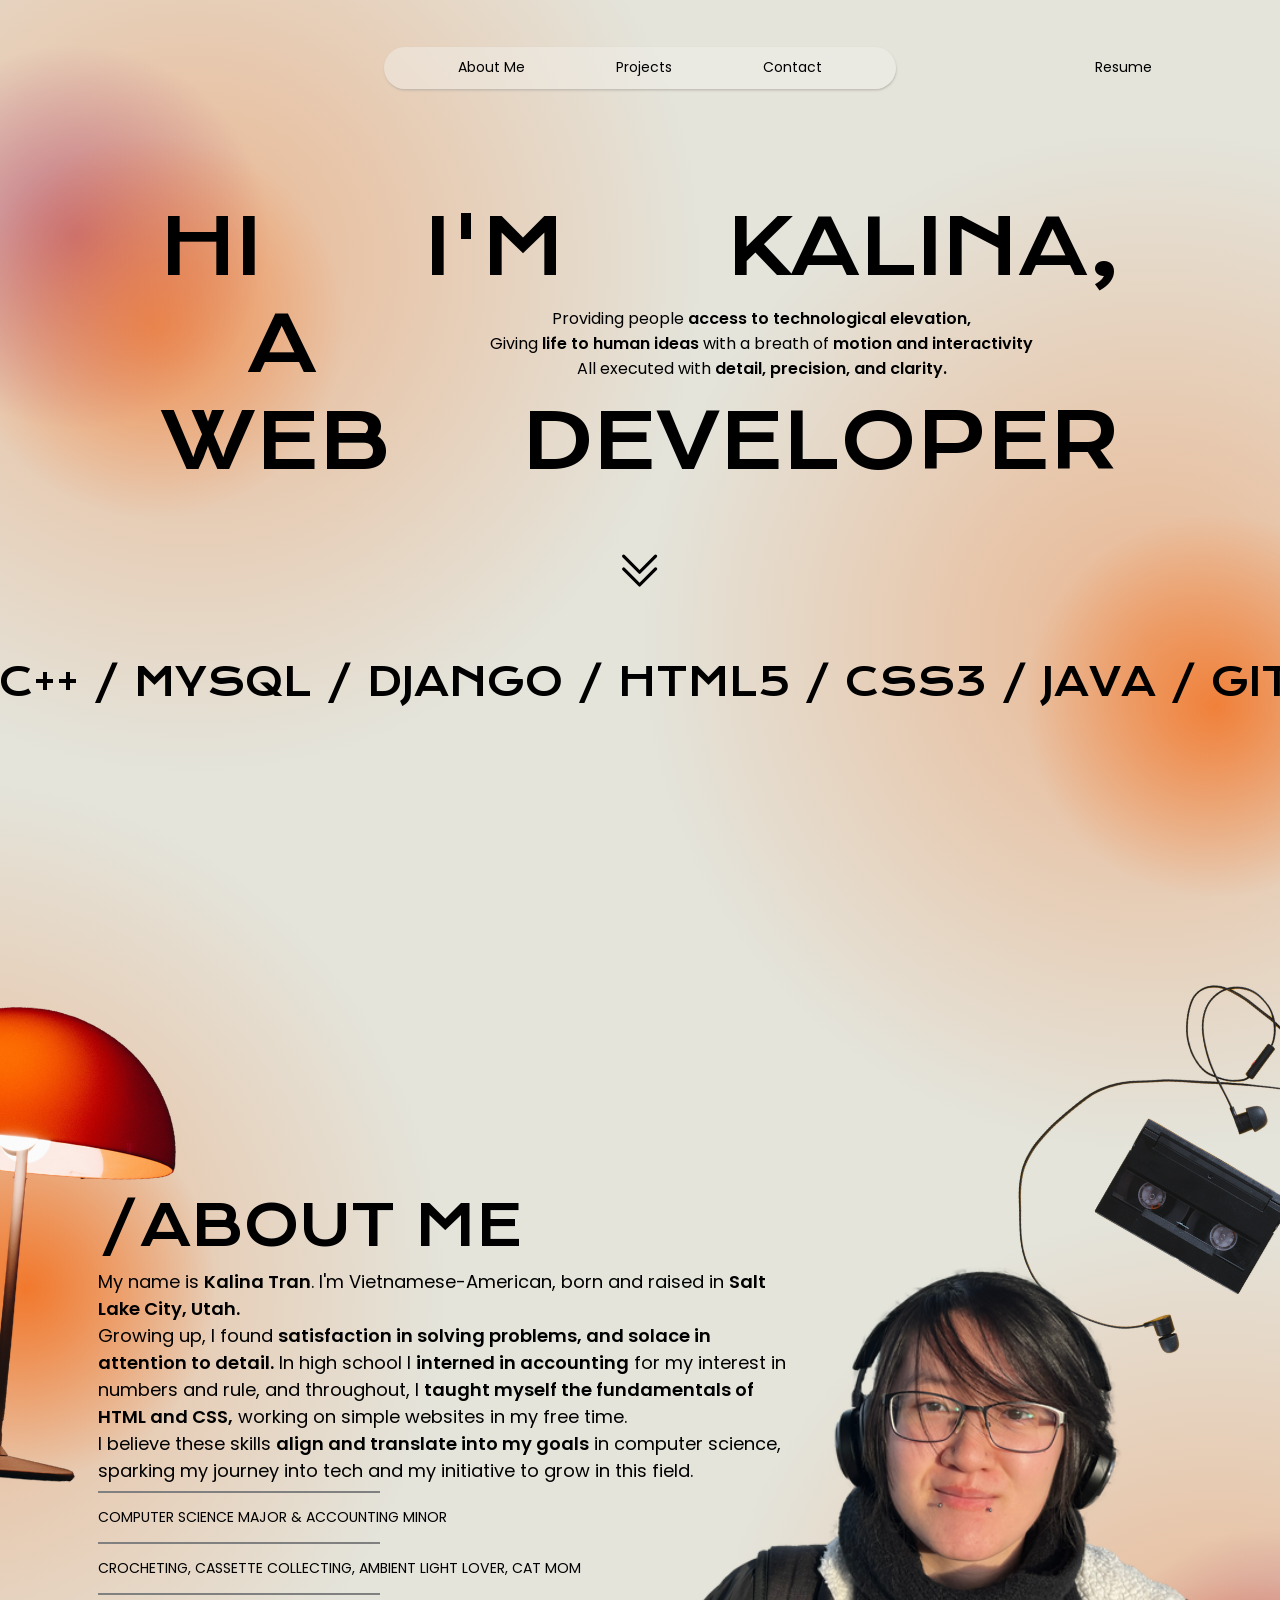
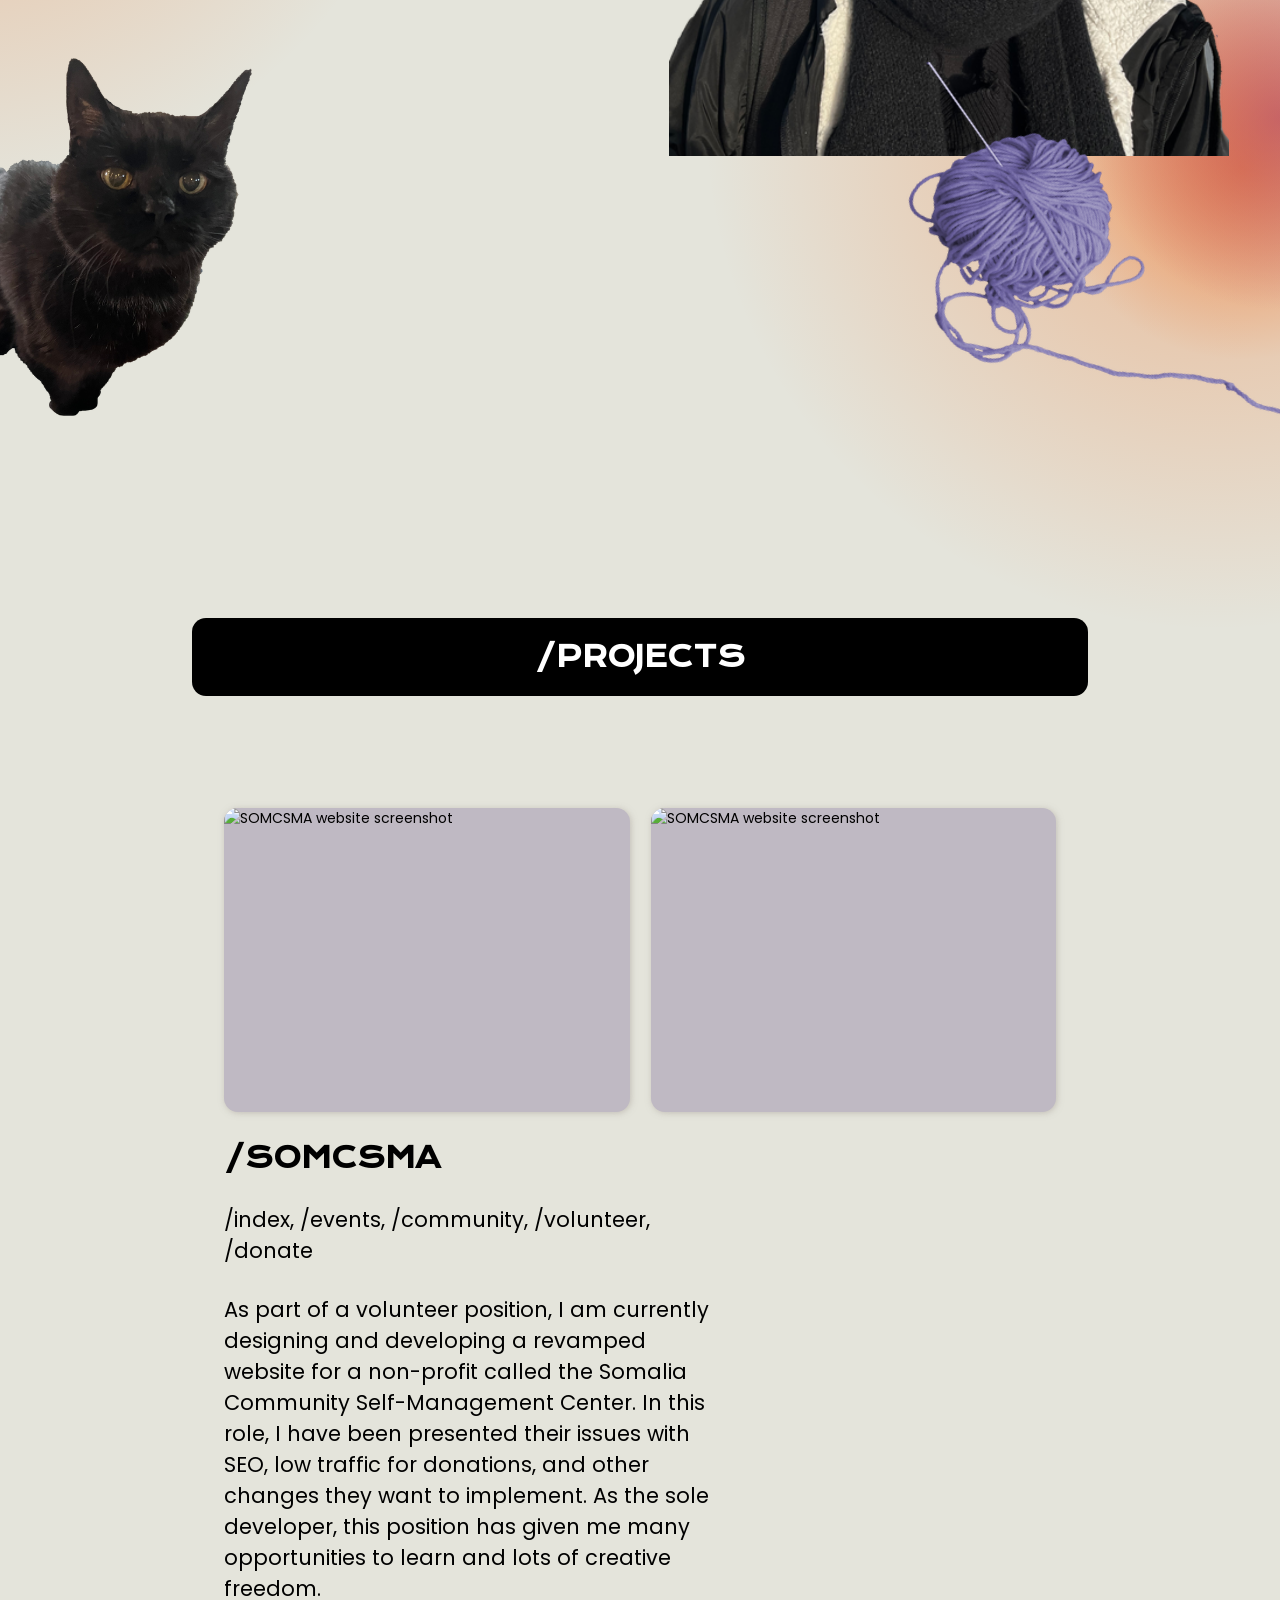
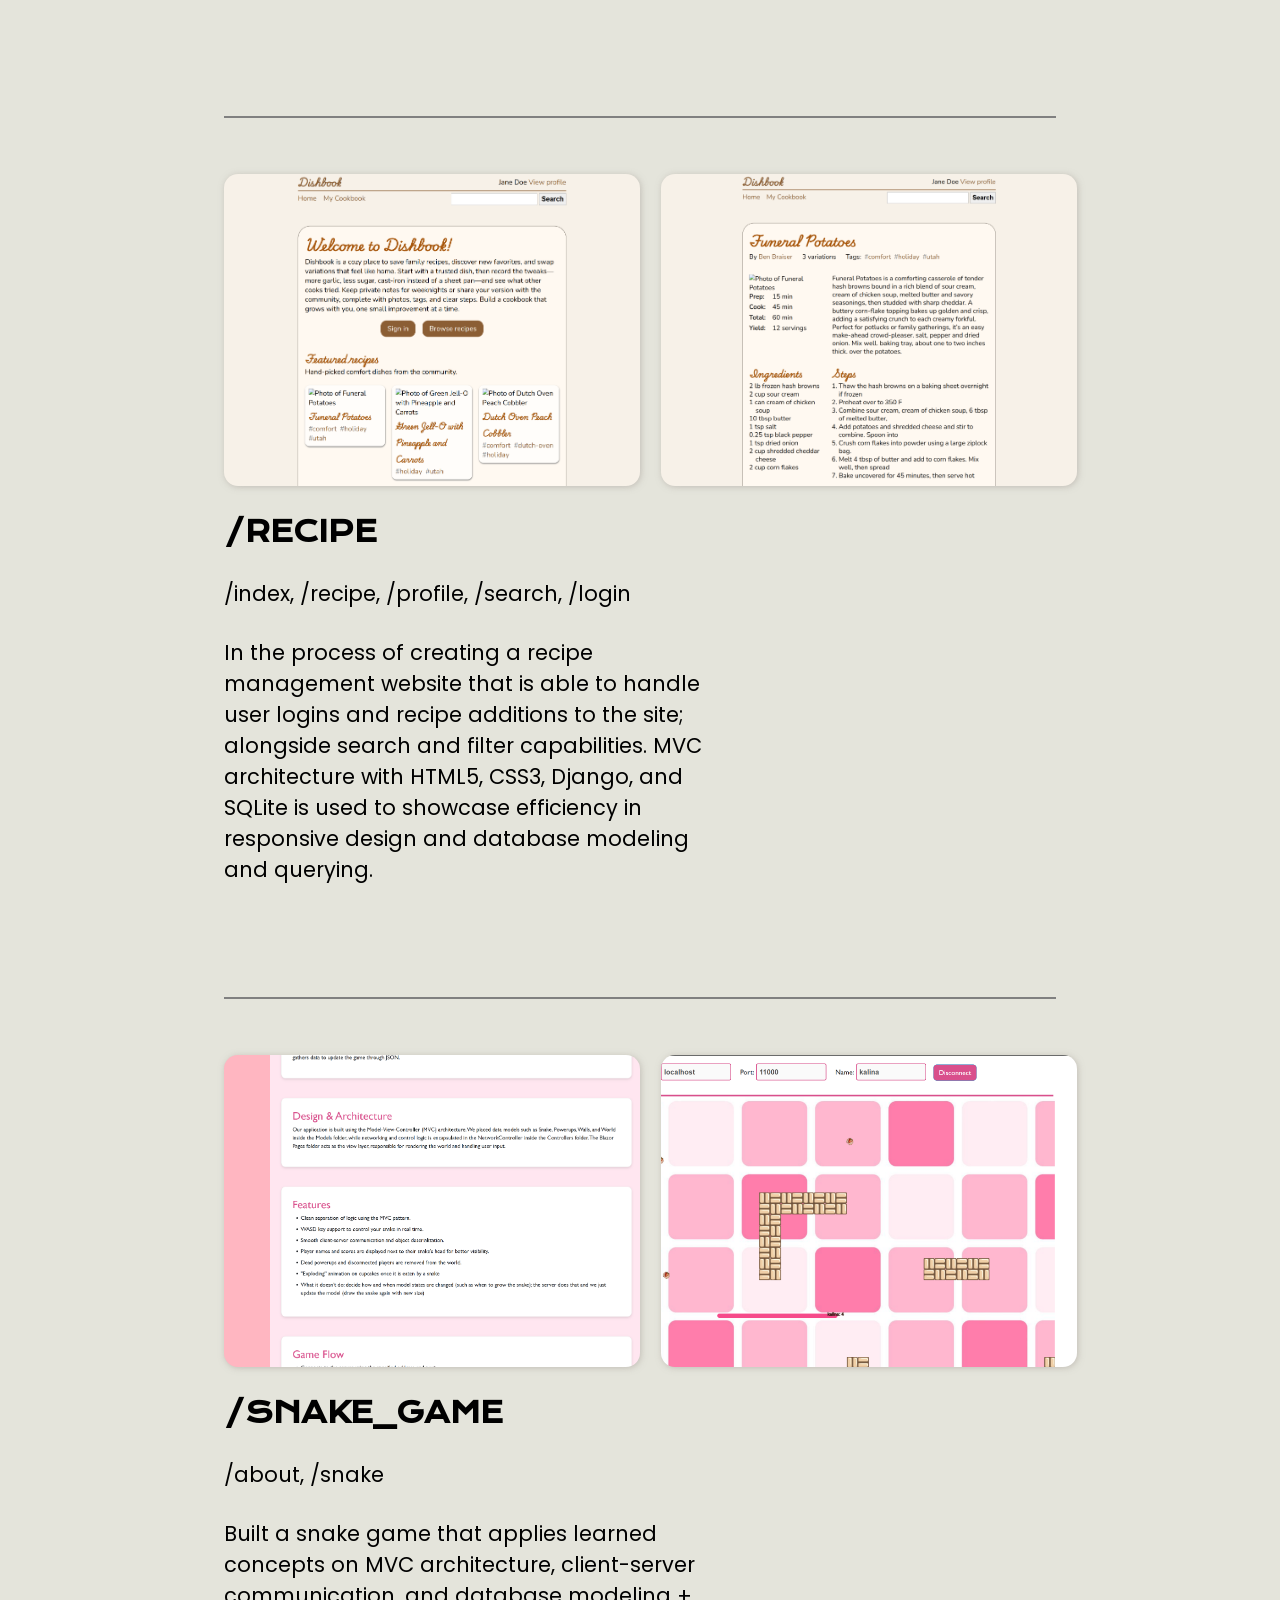
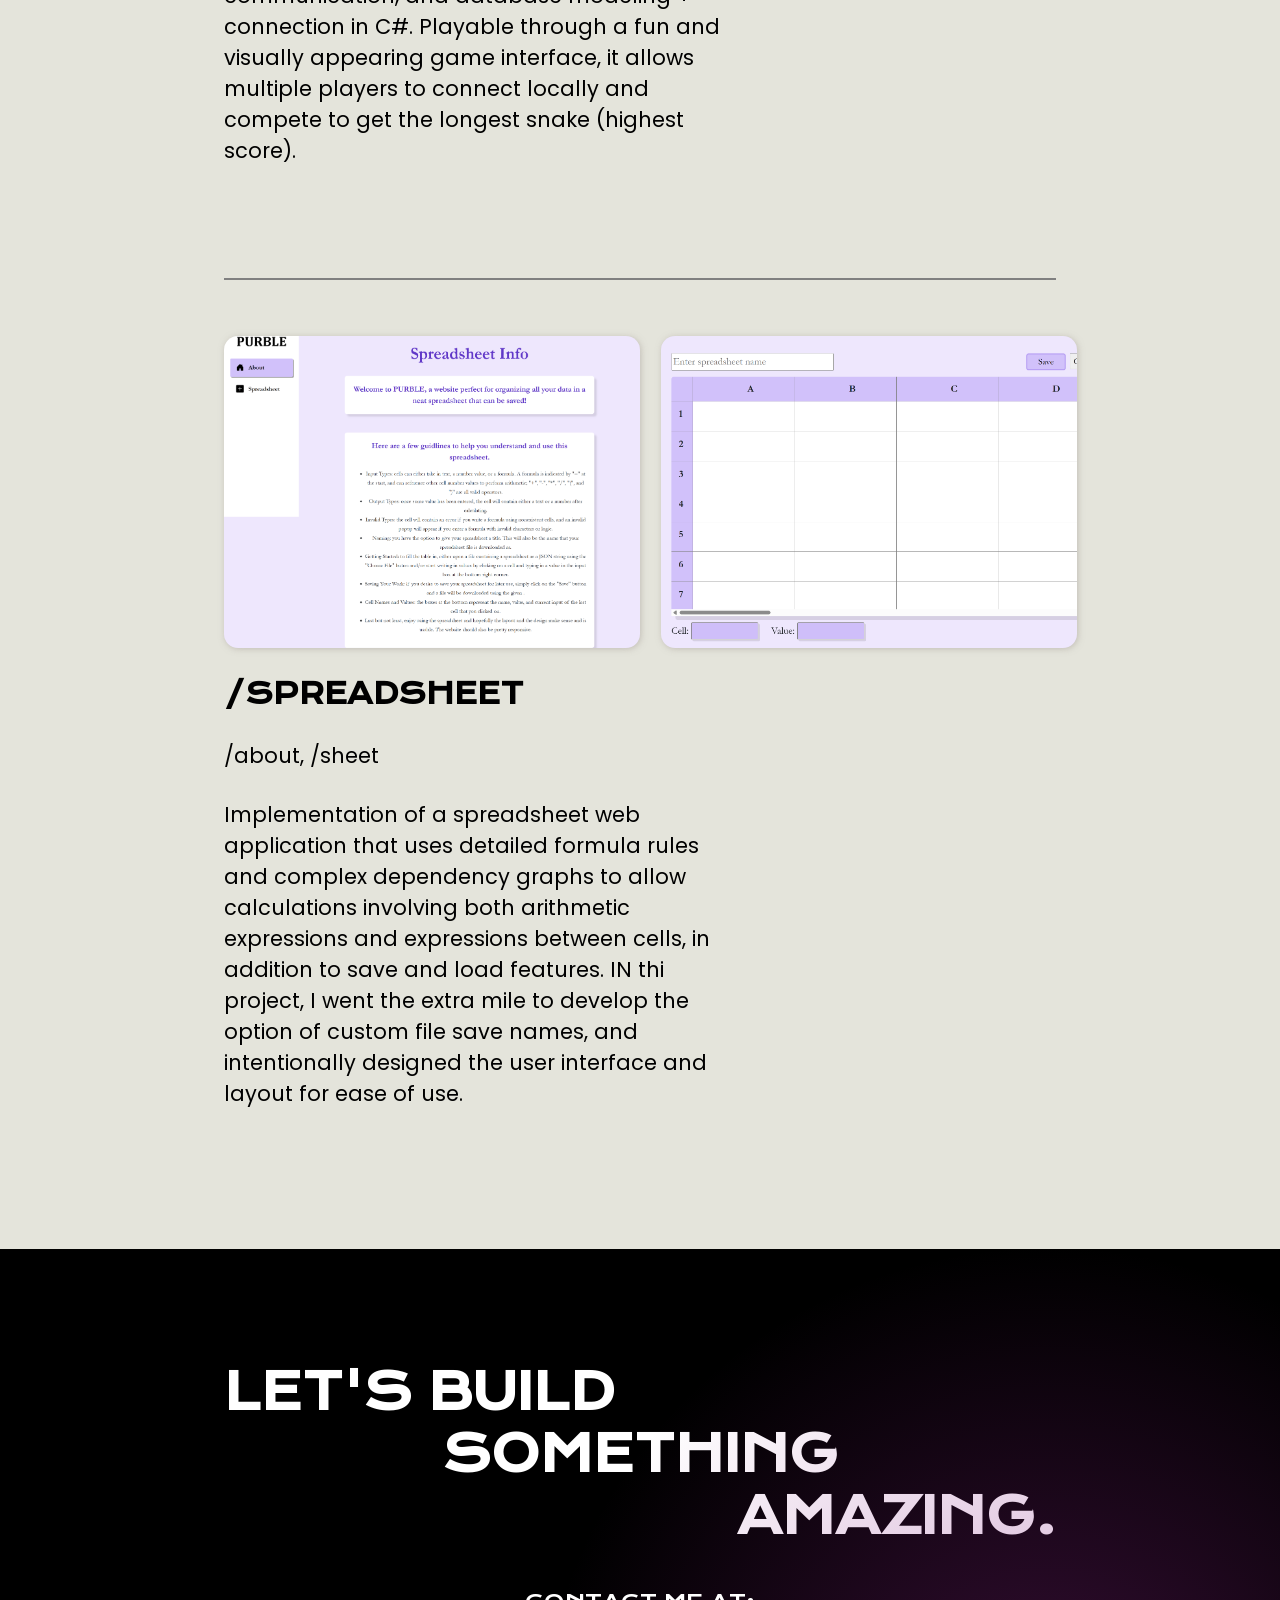
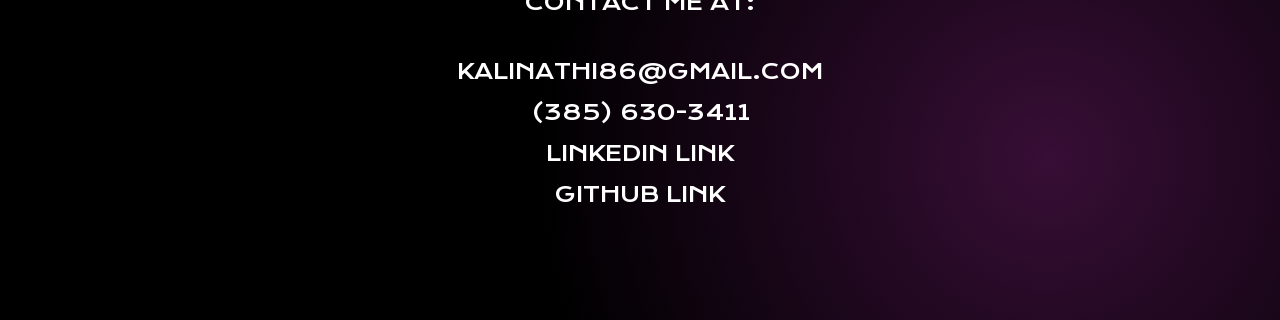
==== index.html @ 6cf66da1 "Add new project" ====
<!DOCTYPE html>
<link rel="stylesheet" href="./static/styles.css">
<meta charset="UTF-8">
<meta name="viewport" content="width=device-width, initial-scale=1.0">
<title>Kalina Tran's Portfolio</title>
<link rel="preconnect" href="https://fonts.googleapis.com">
<link rel="preconnect" href="https://fonts.gstatic.com" crossorigin>
<link
    href="https://fonts.googleapis.com/css2?family=Poppins:ital,wght@0,100;0,200;0,300;0,400;0,500;0,600;0,700;0,800;0,900;1,100;1,200;1,300;1,400;1,500;1,600;1,700;1,800;1,900&display=swap"
    rel="stylesheet">
<link rel="preconnect" href="https://fonts.googleapis.com">
<link rel="preconnect" href="https://fonts.gstatic.com" crossorigin>
<link href="https://fonts.googleapis.com/css2?family=Krona+One&display=swap" rel="stylesheet">

<header>
    <nav>
        <ul>
            <li><a href="#about-me-section">About Me</a></li>
            <li><a href="#projects-section">Projects</a></li>
            <li><a href="#contact-section">Contact</a></li>
        </ul>
        <p><a href="./static/images/Kalina_Resume.pdf" target="_blank">Resume</a></p>
    </nav>
</header>

<main>
    <section id="hero-section">
        <div class="purple_one circle"></div>
        <div class="orange_one circle"></div>
        <div class="light-orange_one circle"></div>

        <div class="orange_two circle "></div>
        <div class="light-orange_two circle"></div>

        <div class="hero-container">
            <div class="title">
                <p>HI I'M KALINA,</p>
                <div>
                    <h1>A</h1>
                    <p>Providing people <em>access to technological elevation,</em><br>
                        Giving <em>life to human ideas</em> with a breath of <em>motion and interactivity</em><br>
                        All executed with <em>detail, precision, and clarity.</em>
                    </p>
                </div>
                <p>WEB DEVELOPER</p>
            </div>

            <a href="#about-me-section">
                <svg class="scroll" xmlns="http://www.w3.org/2000/svg" viewBox="0 0 24 24" fill="currentColor"
                    class="size-6">
                    <path fill-rule="evenodd"
                        d="M11.47 13.28a.75.75 0 0 0 1.06 0l7.5-7.5a.75.75 0 0 0-1.06-1.06L12 11.69 5.03 4.72a.75.75 0 0 0-1.06 1.06l7.5 7.5Z"
                        clip-rule="evenodd" />
                    <path fill-rule="evenodd"
                        d="M11.47 19.28a.75.75 0 0 0 1.06 0l7.5-7.5a.75.75 0 1 0-1.06-1.06L12 17.69l-6.97-6.97a.75.75 0 0 0-1.06 1.06l7.5 7.5Z"
                        clip-rule="evenodd" />
                </svg>
            </a>


            <p id="skills"> HTML5 / CSS3 / JAVA / GIT / GITHUB / JAVA / C# / C++ / MYSQL / DJANGO / HTML5 / CSS3 / JAVA
                / GIT / GITHUB / PYTHON / C# / C++ / MYSQL / DJANGO </p>
        </div>
    </section>

    <section id="about-me-section">
        <div class="orange_three circle"></div>
        <div class="light-orange_three circle"></div>

        <div class="orange_four circle"></div>
        <div class="purple_four circle"></div>
        <div class="light-orange_four circle"></div>

        <img id="lamp" src="./static/images/lamp.png" alt="orange mushroom lamp">
        <img class="cat" src="./static/images/cat.png" alt="black cat">
        <img class="yarn" src="./static/images/yarn.png" alt="purple yarn ball">
        <img class="cassette" src="./static/images/cassette.png" alt="cassette player with earbuds">

        <div class="about-me-desc">
            <h2>/ABOUT ME</h2>
            <div class="bio">
                <p>My name is <em>Kalina Tran</em>. I'm Vietnamese-American, born and raised in <em>Salt Lake City,
                        Utah.</em></p>
                <p>Growing up, I found <em>satisfaction in solving problems, and solace in attention to detail.</em> In
                    high school I
                    <em>interned in accounting</em> for my interest in numbers and rule, and throughout, I <em>taught
                        myself the fundamentals of
                        HTML and CSS,</em> working on simple websites in my free time.
                </p>
                <p>I believe these skills <em>align and translate into my goals</em> in computer science, sparking my
                    journey into
                    tech and my initiative to grow in this field.</p>
            </div>
            <div class="info">
                <hr noshade>
                <p>COMPUTER SCIENCE MAJOR & ACCOUNTING MINOR</p>
                <hr noshade>
                <p>CROCHETING, CASSETTE COLLECTING, AMBIENT LIGHT LOVER, CAT MOM</p>
                <hr noshade>
            </div>
        </div>
        <img class="portrait" src="./static/images/portrait.png" alt="girl wearing headphones">
    </section>

    <section id="projects-section">
        <h2>/PROJECTS</h2>
        <article>
            <div>
                <img src="./static/images/SOMCSMA_index.png" alt="SOMCSMA website screenshot">
                <img src="./static/images/SOMCSMA_events.png" alt="SOMCSMA website screenshot">
            </div>
            <h3>/SOMCSMA</h3>
            <p>/index, /events, /community, /volunteer, /donate</p>
            <p>As part of a volunteer position, I am currently designing and developing a revamped website for a
                non-profit
                called the Somalia Community Self-Management Center.
                In this role, I have been presented their issues with SEO, low traffic for donations, and other changes
                they
                want to implement. As the sole developer, this position
                has given me many opportunities to learn and lots of creative freedom.
            </p>
        </article>
        <div id="myModal" class="modal">
            <span class="close">×</span>
            <img class="modal-content" id="img01" alt="">
            <div id="caption"></div>
        </div>
        <article>
            <hr noshade>
            <div>
                <img src="./static/images/Recipe_index.png" alt="recipe website screenshot">
                <img src="./static/images/Recipe_recipe.png" alt="recipe website screenshot">
            </div>
            <h3>/RECIPE</h3>
            <p>/index, /recipe, /profile, /search, /login</p>
            <p>In the process of creating a recipe management website that is able to handle user logins and recipe
                additions to the site; alongside search and filter capabilities.
                MVC architecture with HTML5, CSS3, Django, and SQLite is used to showcase efficiency in responsive
                design
                and database modeling and querying.
            </p>
        </article>
                <article>
            <hr noshade>
            <div>
                <img src="./static/images/Snake_about.png" alt="snake game screenshot">
                <img src="./static/images/Snake_client.png" alt="snake game screenshot">
            </div>
            <h3>/SNAKE_GAME</h3>
            <p>/about, /snake</p>
            <p>Built a snake game that applies learned concepts on MVC architecture, client-server communication, and database modeling + connection in C#.
                Playable through a fun and visually appearing game interface, it allows multiple players to connect locally and compete to get the longest snake
                (highest score).
            </p>
        </article>
        <article>
            <hr noshade>
            <div>
                <img src="./static/images/Spreadsheet_about.png" alt="spreadsheet website screenshot">
                <img src="./static/images/Spreadsheet_sheet.png" alt="spreadsheet website screenshot">
            </div>
            <h3>/SPREADSHEET</h3>
            <p>/about, /sheet</p>
            <p>Implementation of a spreadsheet web application that uses detailed formula rules and complex dependency
                graphs to allow calculations involving both arithmetic expressions
                and expressions between cells, in addition to save and load features. IN thi project, I went the extra
                mile
                to develop the option of custom file save names, and intentionally
                designed the user interface and layout for ease of use.
            </p>
        </article>
    </section>
</main>

<footer>
    <section id="contact-section">
        <div class="light-orange_five circle"></div>

        <div>
            <h2 class="contact_one">LET'S BUILD</h2>
            <h2 class="contact_two">SOMETHING</h2>
            <h2 class="contact_three">AMAZING.</h2>
        </div>
        <P>CONTACT ME AT:</P>
        <ul>
            <li><a href="mailto:Kalinathi86@gmail.com">KALINATHI86@GMAIL.COM</a></li>
            <li><a href="tel:+13856303411">(385) 630-3411</a></li>
            <LI><a href="https://www.linkedin.com/in/kalina-tran-92650a261/" target="_blank">LINKEDIN LINK</a></LI>
            <LI><a href="https://github.com/Kwinoa?tab=overview&from=2025-10-01&to=2025-10-12" target="_blank">GITHUB LINK</a></LI>
        </ul>
    </section>
</footer>

<script>
    var movingBar = document.getElementById('skills');
    window.addEventListener('scroll', function () {
        let value = window.scrollY;
        movingBar.style.left = value * 0.75 + 'px';
    })
    // Get the modal
    var modal = document.getElementById('myModal');

    // Get the <span> element that closes the modal
    var span = document.getElementsByClassName("close")[0];

    // When the user clicks on <span> (x), close the modal
    span.onclick = function () {
        modal.style.display = "none";
    }

    // Get all images and insert the clicked image inside the modal
    // Get the content of the image description and insert it inside the modal image caption
    var images = document.getElementsByTagName('img');
    var modalImg = document.getElementById("img01");
    var captionText = document.getElementById("caption");
    var i;
    for (i = 0; i < images.length; i++) {
        images[i].onclick = function () {
            modal.style.display = "block";
            modalImg.src = this.src;
            modalImg.alt = this.alt;
        }
    }
</script>
---- static/styles.css ----
* {
    margin: 0;
    padding: 0;
    box-sizing: border-box;
}

html {
    font-family: "Poppins", sans-serif;
    font-size: 14px;
    color: black;
    scroll-behavior: smooth;
}

body {
    background-color: rgb(228, 228, 219);
}

em {
    font-style: normal;
    font-weight: 600;
}

.circle {
    position: absolute;
    overflow: hidden;
    z-index: -100;
    border-radius: 50%;
    height: 30vw;
    width: 30vw;
}

.orange_one,
.orange_two,
.orange_three,
.orange_four,
.orange_five {
    background-image: radial-gradient(closest-side, rgba(242, 113, 33, 0.6), transparent);
}

.purple_one,
.purple_two,
.purple_three,
.purple_four,
.purple_five {
    background-image: radial-gradient(closest-side, rgba(138, 35, 135, 0.6), transparent);
}

.light-orange_one,
.light-orange_two,
.light-orange_three,
.light-orange_four,
.light-orange_five {
    background-image: radial-gradient(closest-side, rgba(242, 113, 33, 0.4), transparent);
    height: 80vw;
    width: 80vw;
}

.light-orange_one,
.light-orange_three,
.light-orange_five {
    animation: pulse 7s infinite;
}

.light-orange_two,
.light-orange_four,
.light-orange_five {
    animation: pulse 10s infinite;
}

@keyframes pulse {

    0%,
    100% {
        transform: scale(0.4);
    }

    20%,
    80% {
        transform: scale(0.8);
    }

    40%,
    60% {
        transform: scale(1.2);
    }
}

/* NAV BAR: TEXT */

header {
    display: flex;
    justify-content: center;
    height: 15vh;
}

header nav {
    display: flex;
    justify-content: center;
    align-items: center;
}

header nav ul {
    width: max(40vw, 400px);
    display: flex;
    justify-content: space-around;
    flex-direction: row;
    border-radius: 1.5rem;
    padding: 0.75rem 2rem;
    background-color: rgba(242, 239, 234, 0.5);
    box-shadow: 0.5px 1.5px 2px rgba(179, 174, 166, 0.7);
    list-style: none;
}

header nav p {
    position: absolute;
    right: 10vw;
}

header nav a {
    color: black;
    text-decoration: none;
}

@media screen and (max-width: 800px) {
    header {
        justify-content: flex-start;
        margin: 0 5vw;
    }
}

@media screen and (max-width: 600px) {
    header {
        height: 8vh;
    }
    header nav p {
        right: 7vw;
    }

    header nav ul {
        width: 70vw;
        justify-content: space-between;
    }
}

@media screen and (max-width: 414px) {
    header nav p {
        display: none;
    }

    header nav ul {
        width: 90vw;
    }

}

/* HERO */

/* HERO: LIGHTS */
.orange_one {
    top: 0vw;
    left: -3vw;
}

.purple_one {
    top: -7vw;
    left: -9vw;
}

.light-orange_one {
    top: -30vw;
    left: -25vw;
}

.orange_two {
    background-image: radial-gradient(closest-side, rgba(242, 113, 33, 0.8), transparent);
    bottom: -15vw;
    right: -10vw;
}

.light-orange_two {
    bottom: -35vw;
    right: -30vw;
}

.yellow_two {
    top: 3vw;
    left: -5vw;
}

.yellow_three {
    top: 8vw;
    right: -5vw;
}

.dark-red {
    top: -10vw;
    left: -15vw;
}

.red_one {
    top: -10vw;
    right: -9vw;
}

.red_two {
    width: 400px;
    height: 400px;
    top: 10vw;
    left: 20vw;
}

.light-yellow_one {
    bottom: -20vw;
}

.light-yellow_two {
    bottom: -15vw;
    right: 15vw;
}

#hero-section {
    overflow-x: clip;
    overflow-y: visible;
    position: relative;
    width: 100vw;
    /* height: 60vw; */
    display: flex;
    flex-direction: column;
    justify-content: space-between;
    align-items: center;
    white-space: nowrap;
    text-overflow: hidden;
}

#hero-section .hero-container {
    display: flex;
    flex-direction: column;
    justify-content: space-between;
    align-items: center;
    margin-top: 4.5rem;
    gap: 4rem;
}

#hero-section .title {
    display: flex;
    flex-direction: column;
    align-items: center;
}

#hero-section .title>p {
    font-family: "Krona One", sans-serif;
    width: 75vw;
    text-align: justify;
    text-align-last: justify;
    text-overflow: clip;
    overflow: hidden;
    font-size: 6vw;
}

#hero-section .title div {
    width: 75vw;
    display: flex;
    flex-direction: row;
    justify-content: space-around;
    align-items: center;
    text-overflow: clip;
    overflow: hidden;
}

#hero-section .title h1 {
    font-family: "Krona One", sans-serif;
    font-weight: normal;
    font-size: 6vw;
}

#hero-section .title div p {
    text-align: center;
    font-size: max(1.25vw, 10px);
}

#hero-section .scroll {
    width: 4vw;
    animation: bounce 0.75s infinite;
}

@keyframes bounce {

    0%,
    100% {
        transform: translateY(0);
    }

    20%,
    80% {
        transform: translateY(-7.5px);
    }

    40%,
    60% {
        transform: translateY(-15px);
    }
}

#hero-section a {
    color: black;
}

#hero-section #skills {
    font-family: "Krona One", sans-serif;
    position: relative;
    white-space: nowrap;
    text-overflow: clip;
    overflow: hidden;
    font-size: 3vw;
}

@media screen and (max-width: 800px) {
    #hero-section .title {
        gap: 1.5rem;
    }

    #hero-section .title>p,
    #hero-section .title>div {
        width: 90vw;
        font-size: 7vw;
    }

    #hero-section #skills {
        font-size: 5vw;
    }
}

@media screen and (max-width: 414px) {
    #hero-section .hero-container {
        margin-top: 2rem;
        gap: 2rem;
    }
}

/* ABOUT ME */

/*ABOUT ME: LIGHTS */
.orange_three {
    background-image: radial-gradient(closest-side, rgba(242, 113, 33, 0.9), transparent);
    top: 390px;
    left: -13vw;
}

.light-orange_three {
    top: 70px;
    left: -45vw;
}

.orange_four {
    top: 870px;
    right: -12vw;
}

.purple_four {
    top: 820px;
    right: -15vw;
}

.light-orange_four {
    top: 500px;
    right: -35vw;
}

/* ABOUT ME: IMAGES */

#lamp,
.cat,
.cassette,
.yarn,
.portrait {
    position: absolute;
    z-index: -50;
}

#lamp {
    width: 22rem;
    transform: rotate(5deg);
    top: 21.5rem;
    left: -10rem;
}

.cat {
    width: 20rem;
    transform: scaleX(-1);
    top: 68rem;
    left: -2rem;
}

.cassette {
    width: 22rem;
    transform: scaleX(-1) rotate(-30deg);
    top: 20rem;
    right: -5rem;
}

.yarn {
    width: 35rem;
    transform: scaleX(-1) rotate(-20deg);
    top: 65rem;
    right: -7rem;
    z-index: 10;
}

.portrait {
    width: 40rem;
    object-fit: contain;
    top: 40rem;
    right: 4vw;
}

/* ABOUT ME: TEXT */

#about-me-section {
    overflow-x: clip;
    overflow-y: visible;
    position: relative;
    width: 100vw;
    height: 98rem;
    display: flex;
    justify-content: center;
}

#about-me-section .about-me-desc {
    display: flex;
    flex-direction: column;
    justify-content: center;
    /* height: 40rem;
    max-height: 50rem; */
    width: max(550px, 55vw);
    margin: auto;
    margin-left: 7rem;
    gap: 0.5rem;
}

#about-me-section h2 {
    font-family: "Krona One", sans-serif;
    font-size: 4rem;
    font-weight: 200;
}

#about-me-section .bio {
    /* height: 14rem; */
    font-size: max(1.1vw,18px);
    display: flex;
    flex-direction: column;
    justify-content: space-between;
}

#about-me-section .info {
    font-size: max(1.1vw, 14px);
    display: flex;
    flex-direction: column;
    gap: 1rem;
}

.info hr {
    width: 40%;
}

/* ABOUT ME: RESPONSIVE */

@media screen and (max-width: 1000px) {
    #about-me-section .about-me-desc {
        width: 80vw;
    }
    #about-me-section .portrait {
        display: none;
    }

    .yarn {
        right: -18rem;
    }

    .cassette {
        top: 13rem;
    }
}

@media screen and (max-width: 800px) {

    #about-me-section .bio {
        height: auto;
    }

    .cassette {
        top: 12rem;
        right: -11rem;
    }
}

@media screen and (max-width: 600px) {
    #about-me-section h2 {
        font-size: max(8vw, 26px);
    }

    #about-me-section .about-me-desc {
        width: 85vw;
        margin-left: 3rem;
    }

    #about-me-section .info {
        gap: 0.5rem;
    }

    #lamp {
        top: 16rem;
        transform: rotate(15deg);
    }

    .cat {
        left: -8rem;
    }

    .yarn {
        right: -22rem;
    }
}

@media screen and (max-width: 414px) {
    #about-me-section .bio {
        font-size: 14px;
    }
    .orange_three {
        top: 9rem;
    }

    .light-orange_four {
        top: 53rem;
    }

    #about-me-section {
        height: 55rem;
    }
    #lamp {
        width: 9rem;
        top: 5rem;
        left: -3.5rem;
    }

    .cassette {
        width: 10rem;
        right: -3rem;
        top: 4rem;
    }

    .cat {
        width: 10rem;
        top: 44rem;
        left: -4rem;
    }

    .yarn {
        width: 17rem;
        right: -7rem;
        top: 43rem;
    }
}

/* PROJECTS */

#projects-section {
    display: flex;
    flex-direction: column;
    align-items: center;
    gap: 8rem;
    padding: 10rem 0;
}

#projects-section h2 {
    width: 70vw;
    font-family: "Krona One", sans-serif;
    font-size: 2rem;
    color: white;
    background-color: black;
    padding: 1.5rem;
    border-radius: 1rem;
    text-align: center;
}

#projects-section article {
    display: flex;
    flex-direction: column;
    align-items: flex-start;
    width: 65vw;
    gap: 2rem;
}

#projects-section article>div {
    width: 100%;
    display: flex;
    justify-content: space-between;
    gap: 1.5rem;
}

#projects-section article img {
    background-color: rgb(191, 185, 195);
    align-self: center;
    border-radius: 1rem;
    /* height: 20rem; */
    width: 50%;
    box-shadow: 1px 1px 6px rgba(179, 174, 166, 0.7);
    object-fit: cover;
    cursor: pointer;
    aspect-ratio: 1 / 0.75;
}

#projects-section article img:hover {
    box-shadow: 3px 3px 10px rgba(242, 113, 33, 0.5);
}

#projects-section article h3 {
    font-family: "Krona One", sans-serif;
    font-size: 2rem;
}

#projects-section article p {
    width: 60%;
    font-size: 1.5rem;
}

#projects-section article hr {
    width: 100%;
    height: 1px;
    margin-bottom: 2rem;
    background-color: black;
}

.modal {
    display: none;
    position: fixed;
    z-index: 150;
    padding-top: 50px;
    left: 0;
    top: 0;
    width: 100%;
    height: 100%;
    overflow: auto;
    background-color: rgb(0, 0, 0);
    background-color: rgba(0, 0, 0, 0.9);
    /* Black w/ opacity */
}

/* Modal Content (image) */
.modal-content {
    margin: auto;
    display: block;
    width: 90%;
    max-width: 1000px;
}

.modal-content,
#caption {
    animation-name: zoom;
    animation-duration: 0.6s;
}

@-webkit-keyframes zoom {
    from {
        transform: scale(0)
    }

    to {
        transform: scale(1)
    }
}

@keyframes zoom {
    from {
        transform: scale(0.1)
    }

    to {
        transform: scale(1)
    }
}

/* The Close Button */
.close {
    position: absolute;
    top: 0px;
    right: 35px;
    color: rgba(138, 35, 81, 1);
    font-size: 80px;
    font-weight: bold;
}

.close:hover,
.close:focus {
    text-decoration: none;
    cursor: pointer;
}

@media screen and (max-width: 1000px){
    #projects-section article p {
        width: 100%;
    }
}

@media screen and (max-width: 800px) {
    #projects-section h2 {
        width: 90vw;
    }

    #projects-section article {
        gap: 2rem;
        width: 85vw;
    }

    #projects-section article div {
        display: flex;
        flex-direction: column;
    }

    #projects-section article img,
    #projects-section article h3,
    #projects-section article p {
        width: 100%;
    }

        #projects-section article p {
        font-size: 1.35rem;
    }
}

@media screen and (max-width: 400px) {
    #projects-section {
        padding: 5rem 0;
        gap: 3.5rem;
    }
    #projects-section article {
        gap: 1.5rem;
    }

    #projects-section h2 {
        font-size: 1.6rem;
    }

    #projects-section article h3 {
        font-size: 1.3rem;
    }

    #projects-section article p {
        font-size: 14px;
    }

}

/* CONTACT */

/* CONTACT: LIGHTS */

.light-orange_five {
    background-image: radial-gradient(closest-side, rgba(138, 35, 135, 0.4), transparent);
    bottom: -25rem;
    right: -20rem;
    z-index: 50;
}

/* CONTACT: TEXT */

#contact-section {
    font-family: "Krona One", sans-serif;
    overflow-x: clip;
    overflow-y: clip;
    position: relative;
    padding: 8rem 0;
    width: 100vw;
    /* height: 80vh; */
    background-color: black;
    color: white;
    display: flex;
    flex-direction: column;
    align-items: center;
    justify-content: center;
    gap: 3rem;
}

#contact-section h2 {
    font-size: 3.5rem;
    width: 65vw;
    z-index: 100;
}

.contact_one {
    text-align: left;
}

.contact_two {
    text-align: center;
}

.contact_three {
    text-align: right;
}

#contact-section ul {
    display: flex;
    flex-direction: column;
    gap: 1rem;
}

#contact-section li {
    list-style-type: none;
    word-wrap: break-word;
    white-space: normal;
}

#contact-section p,
#contact-section li {
    width: 50vw;
    font-size: 1.5rem;
    text-align: center;
    z-index: 100;
}

#contact-section a {
    color: white;
    text-decoration: none;
}

#contact-section a:hover {
    border: 2px solid white;
    padding: 0.5rem;
}

@media screen and (max-width: 800px) {
    #contact-section {
        gap: 2rem;
    }

}

@media screen and (max-width: 600px) {
    .light-orange_five{
        top: 15rem;
        right: -12rem;
    }

    #contact-section {
        padding: 4rem 0;
    }

    #contact-section h2{
        font-size: max(7vw, 24px);
    }

    #contact-section li, #contact-section p {
        font-size: max(4vw, 14px);
    }
}
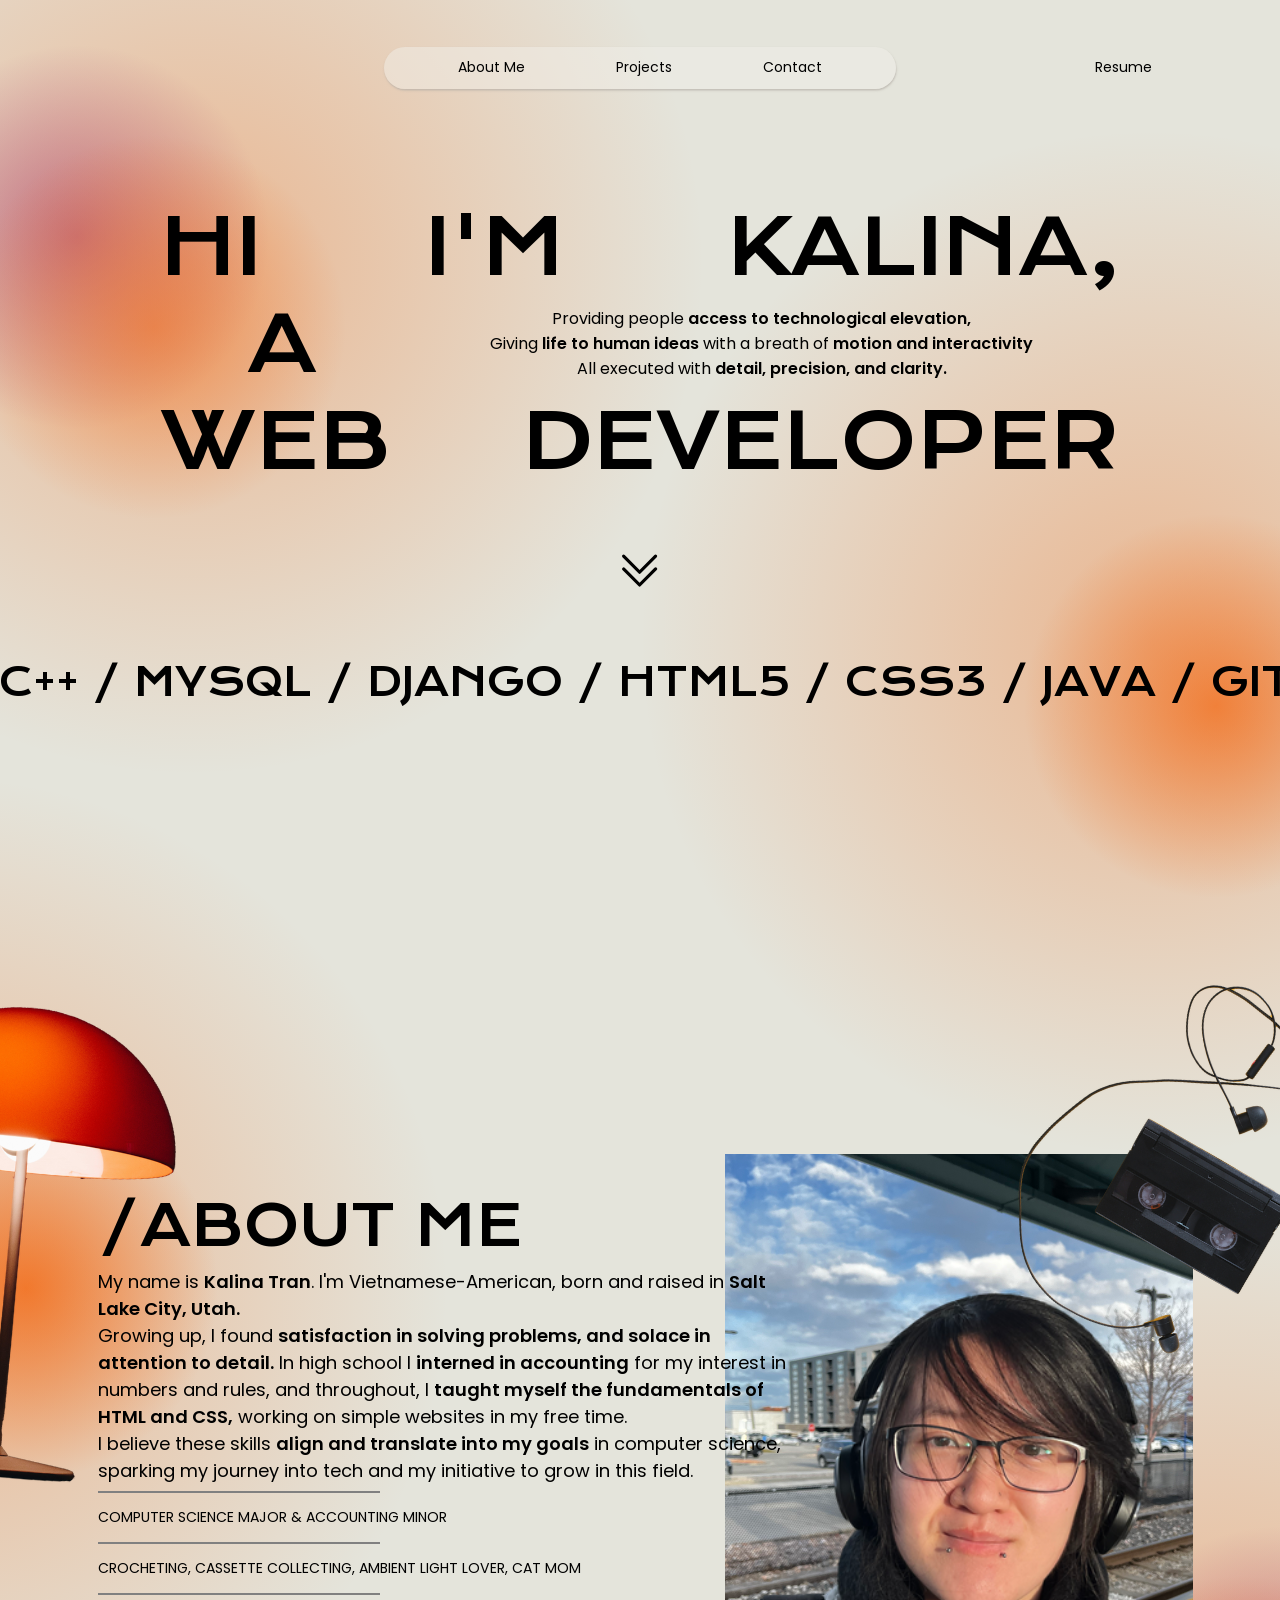
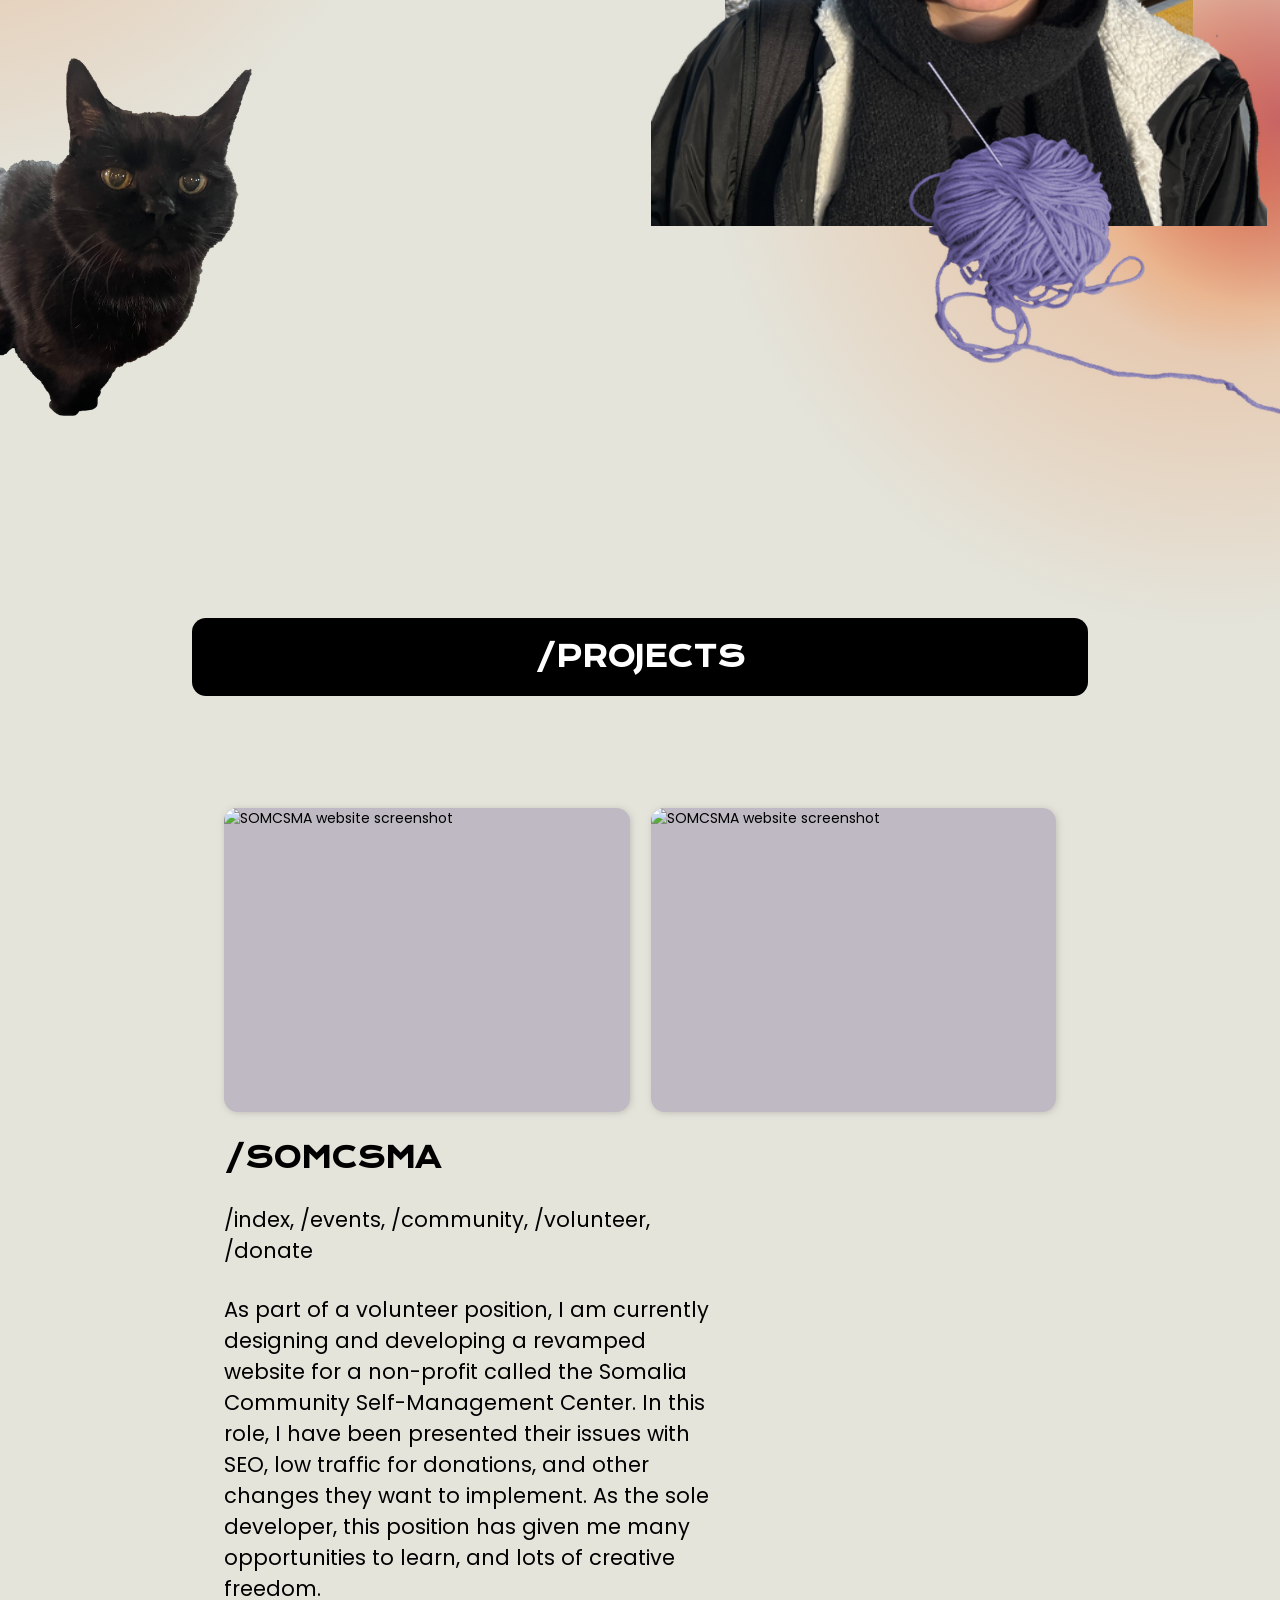
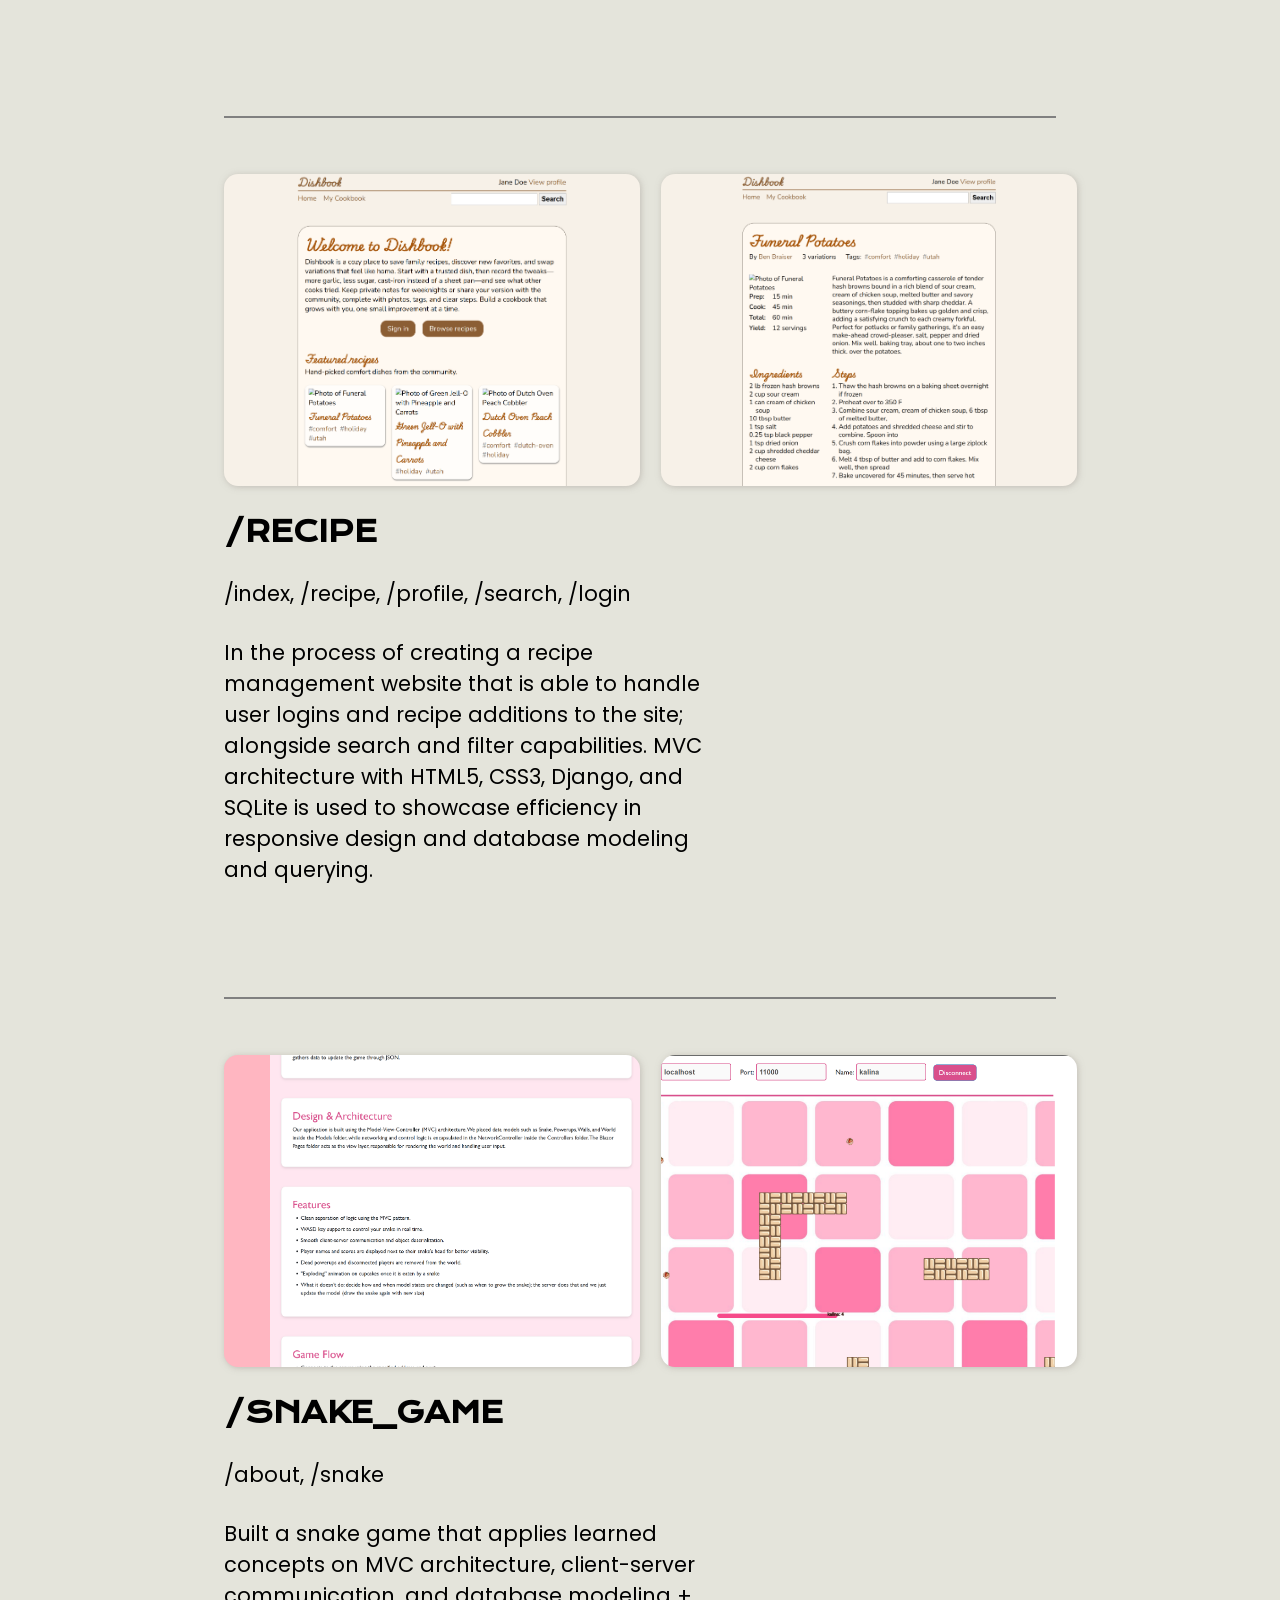
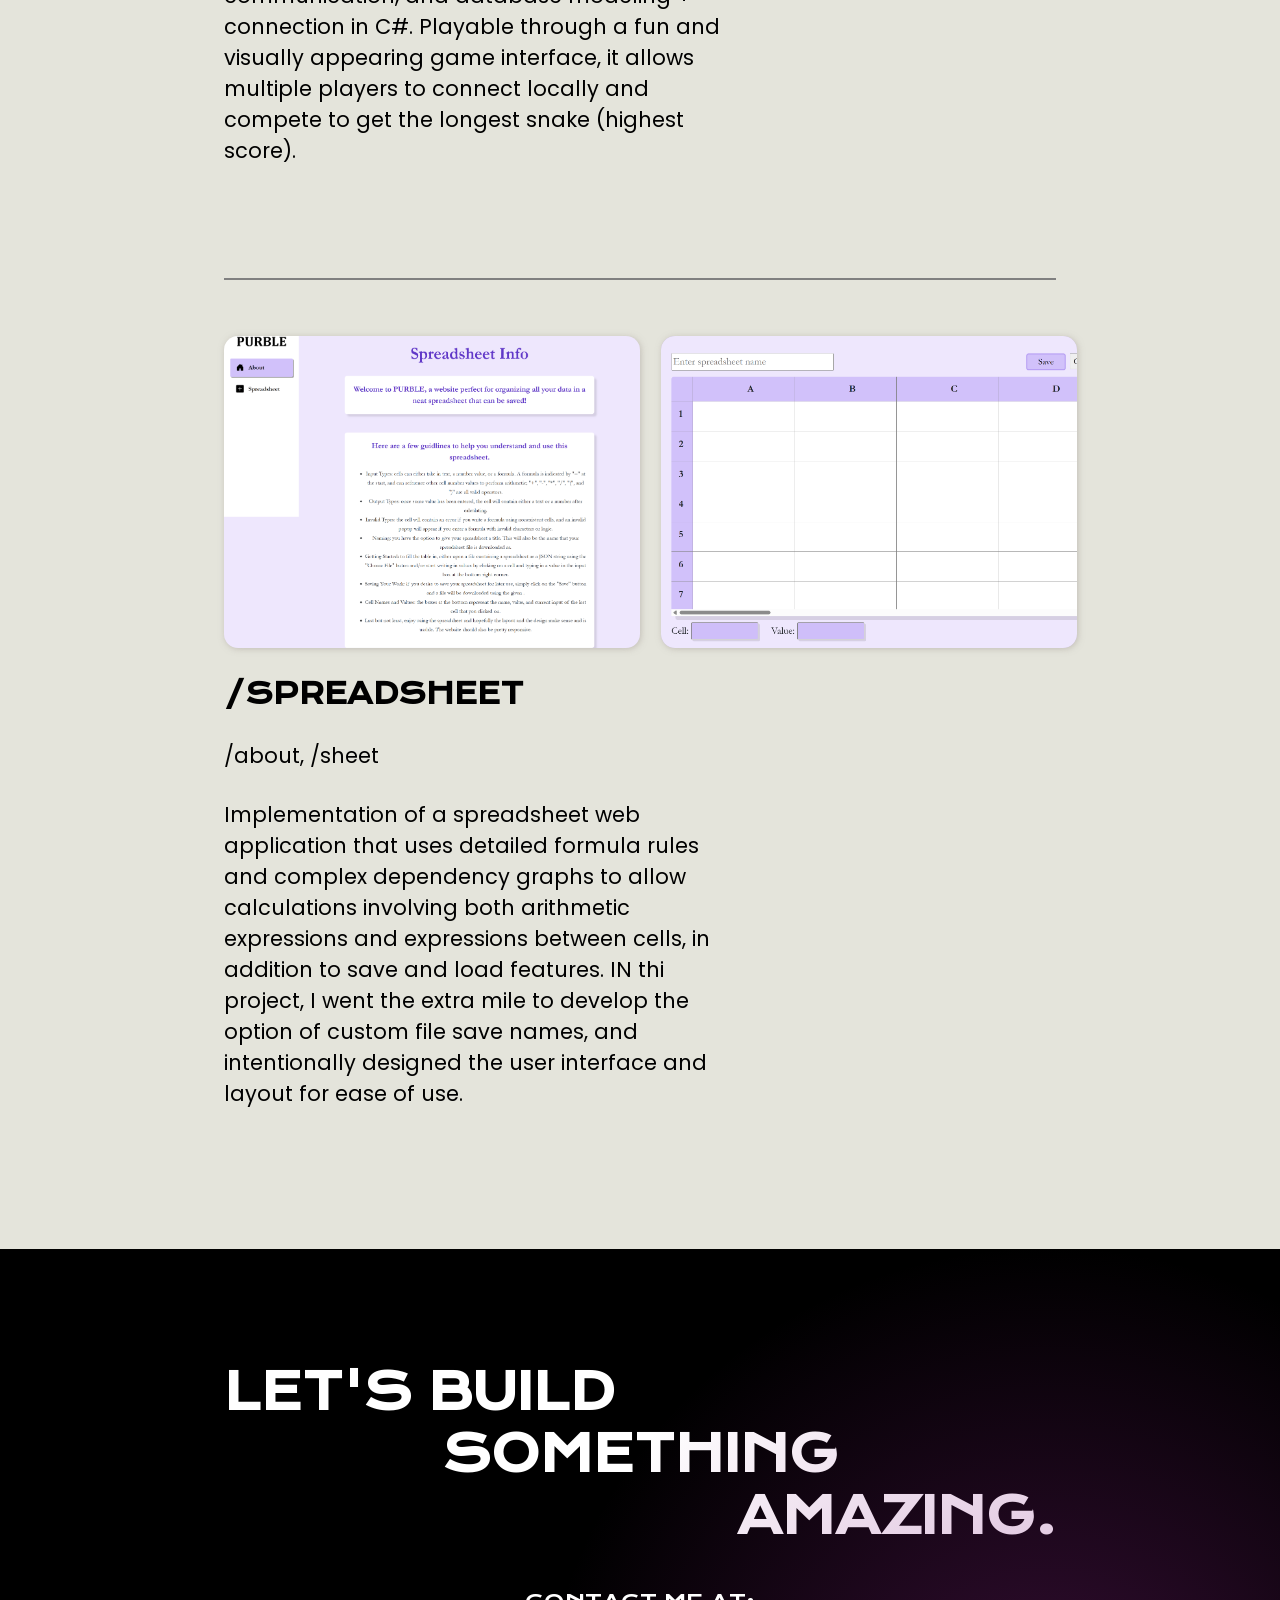
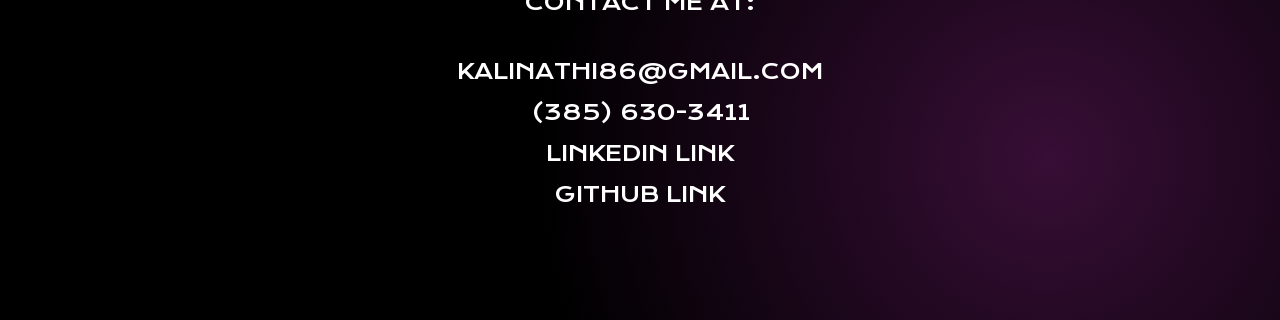
==== commit 18643ceb: "add animations and fixed page jumps" ====
--- a/index.html
+++ b/index.html
@@ -83,7 +83,7 @@
                         Utah.</em></p>
                 <p>Growing up, I found <em>satisfaction in solving problems, and solace in attention to detail.</em> In
                     high school I
-                    <em>interned in accounting</em> for my interest in numbers and rule, and throughout, I <em>taught
+                    <em>interned in accounting</em> for my interest in numbers and rules, and throughout, I <em>taught
                         myself the fundamentals of
                         HTML and CSS,</em> working on simple websites in my free time.
                 </p>
@@ -99,7 +99,11 @@
                 <hr noshade>
             </div>
         </div>
-        <img class="portrait" src="./static/images/portrait.png" alt="girl wearing headphones">
+        <!-- <img class="portrait" src="./static/images/portrait.png" alt="girl wearing headphones"> -->
+        <!-- <img class="portrait" src="./static/images/portrait_background.jpg" alt="background image"> -->
+        <div class="background">
+            <img class="portrait" src="./static/images/portrait.png" alt="girl wearing headphones">
+        </div>
     </section>
 
     <section id="projects-section">
@@ -117,7 +121,7 @@
                 In this role, I have been presented their issues with SEO, low traffic for donations, and other changes
                 they
                 want to implement. As the sole developer, this position
-                has given me many opportunities to learn and lots of creative freedom.
+                has given me many opportunities to learn, and lots of creative freedom.
             </p>
         </article>
         <div id="myModal" class="modal">
@@ -140,7 +144,7 @@
                 and database modeling and querying.
             </p>
         </article>
-                <article>
+        <article>
             <hr noshade>
             <div>
                 <img src="./static/images/Snake_about.png" alt="snake game screenshot">
@@ -148,8 +152,10 @@
             </div>
             <h3>/SNAKE_GAME</h3>
             <p>/about, /snake</p>
-            <p>Built a snake game that applies learned concepts on MVC architecture, client-server communication, and database modeling + connection in C#.
-                Playable through a fun and visually appearing game interface, it allows multiple players to connect locally and compete to get the longest snake
+            <p>Built a snake game that applies learned concepts on MVC architecture, client-server communication, and
+                database modeling + connection in C#.
+                Playable through a fun and visually appearing game interface, it allows multiple players to connect
+                locally and compete to get the longest snake
                 (highest score).
             </p>
         </article>
@@ -186,7 +192,8 @@
             <li><a href="mailto:Kalinathi86@gmail.com">KALINATHI86@GMAIL.COM</a></li>
             <li><a href="tel:+13856303411">(385) 630-3411</a></li>
             <LI><a href="https://www.linkedin.com/in/kalina-tran-92650a261/" target="_blank">LINKEDIN LINK</a></LI>
-            <LI><a href="https://github.com/Kwinoa?tab=overview&from=2025-10-01&to=2025-10-12" target="_blank">GITHUB LINK</a></LI>
+            <LI><a href="https://github.com/Kwinoa?tab=overview&from=2025-10-01&to=2025-10-12" target="_blank">GITHUB
+                    LINK</a></LI>
         </ul>
     </section>
 </footer>
--- a/static/styles.css
+++ b/static/styles.css
@@ -406,11 +406,26 @@
     z-index: 10;
 }
 
+.background {
+    position: absolute;
+    top: 32rem;
+    right: 1vw;
+    width: 44rem;
+    height: 40rem;
+    background-image: url('./images/portrait_background.jpg');
+    /* background-size:cover; */
+    background-size: contain;
+    background-size: 76%;
+    background-repeat: no-repeat;
+    background-clip:unset;
+    background-position: top;
+    z-index: -60;
+    /* background-position-y: -300px; */
+}
+
 .portrait {
-    width: 40rem;
-    object-fit: contain;
-    top: 40rem;
-    right: 4vw;
+    width: 44rem;
+    top: 9.5rem;
 }
 
 /* ABOUT ME: TEXT */
@@ -464,6 +479,16 @@
 
 /* ABOUT ME: RESPONSIVE */
 
+@media screen and (max-width: 1200px) {
+    #about-me-section .background {
+        background-image: none;
+    }
+
+    .background .portrait {
+        right: -12vw;
+    }
+}
+
 @media screen and (max-width: 1000px) {
     #about-me-section .about-me-desc {
         width: 80vw;
@@ -477,19 +502,8 @@
     }
 
     .cassette {
-        top: 13rem;
-    }
-}
-
-@media screen and (max-width: 800px) {
-
-    #about-me-section .bio {
-        height: auto;
-    }
-
-    .cassette {
-        top: 12rem;
-        right: -11rem;
+        top: 7rem;
+        right: -5rem;
     }
 }
 
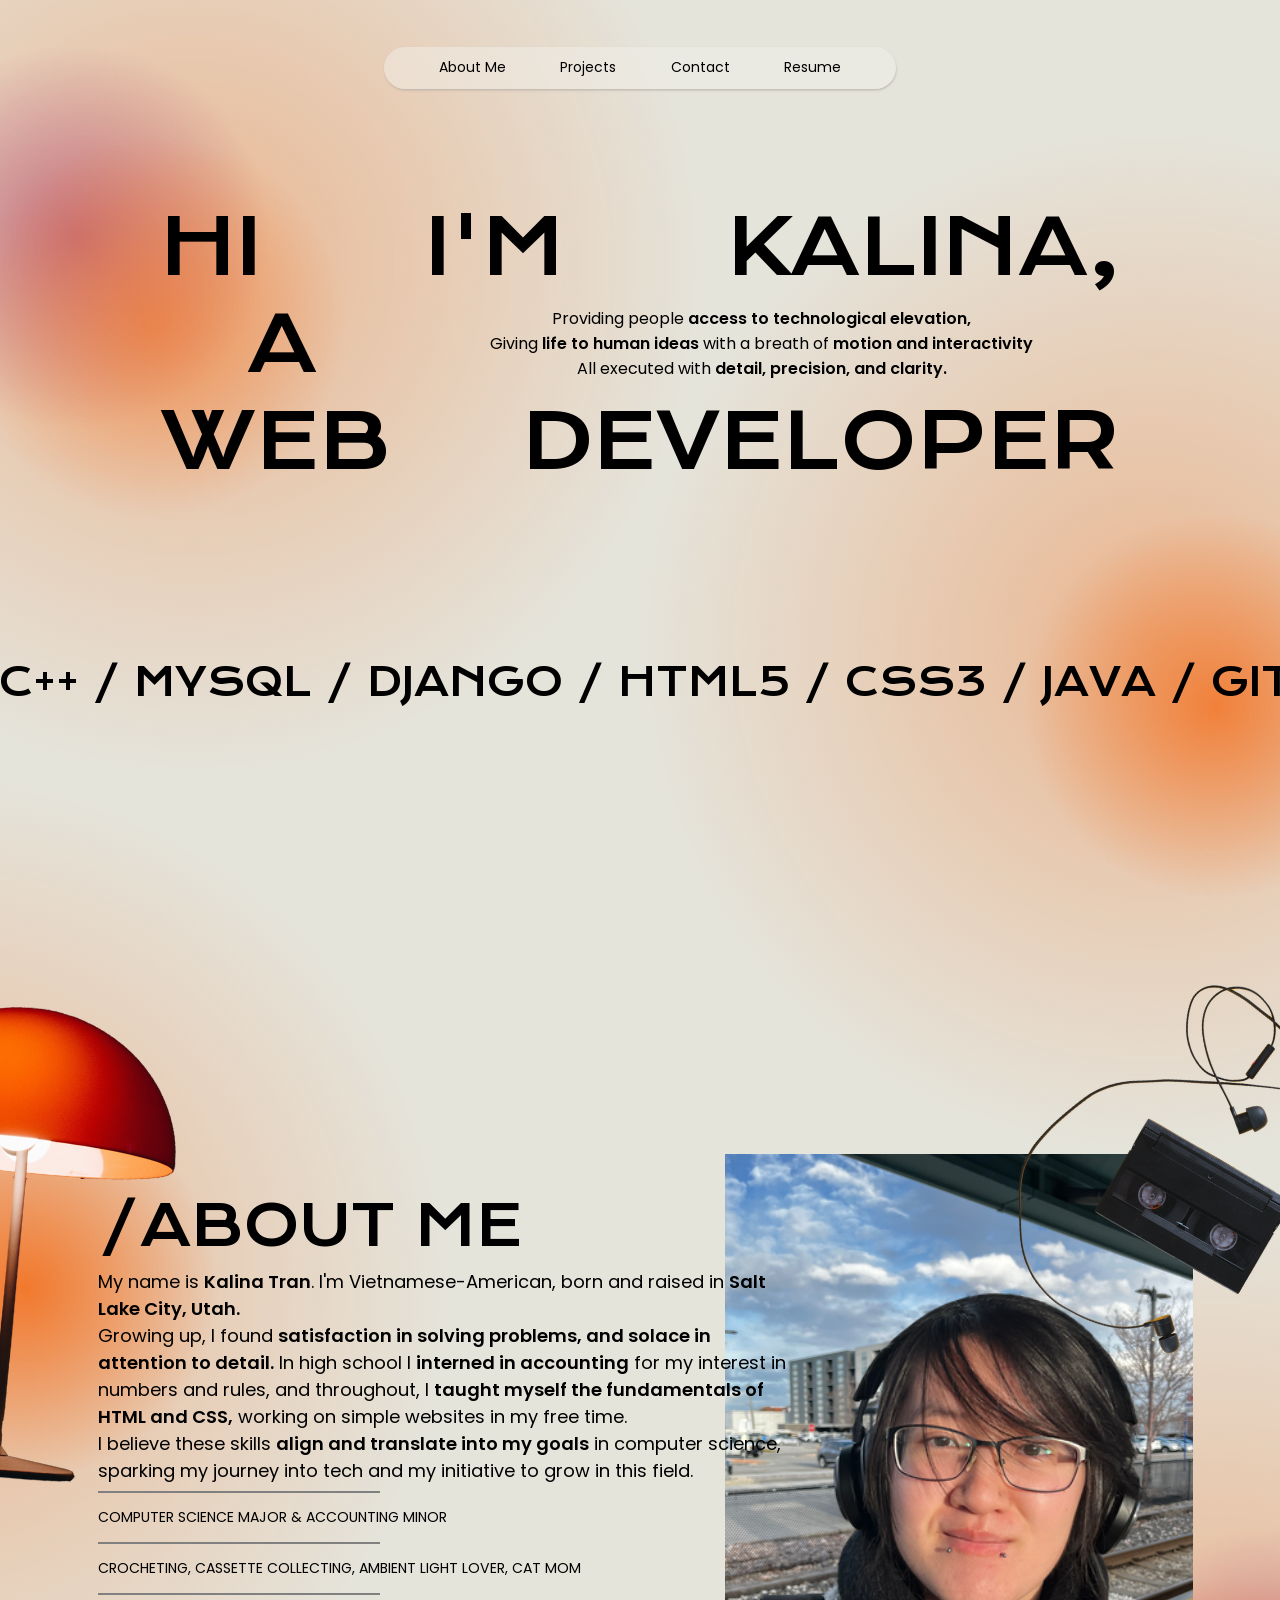
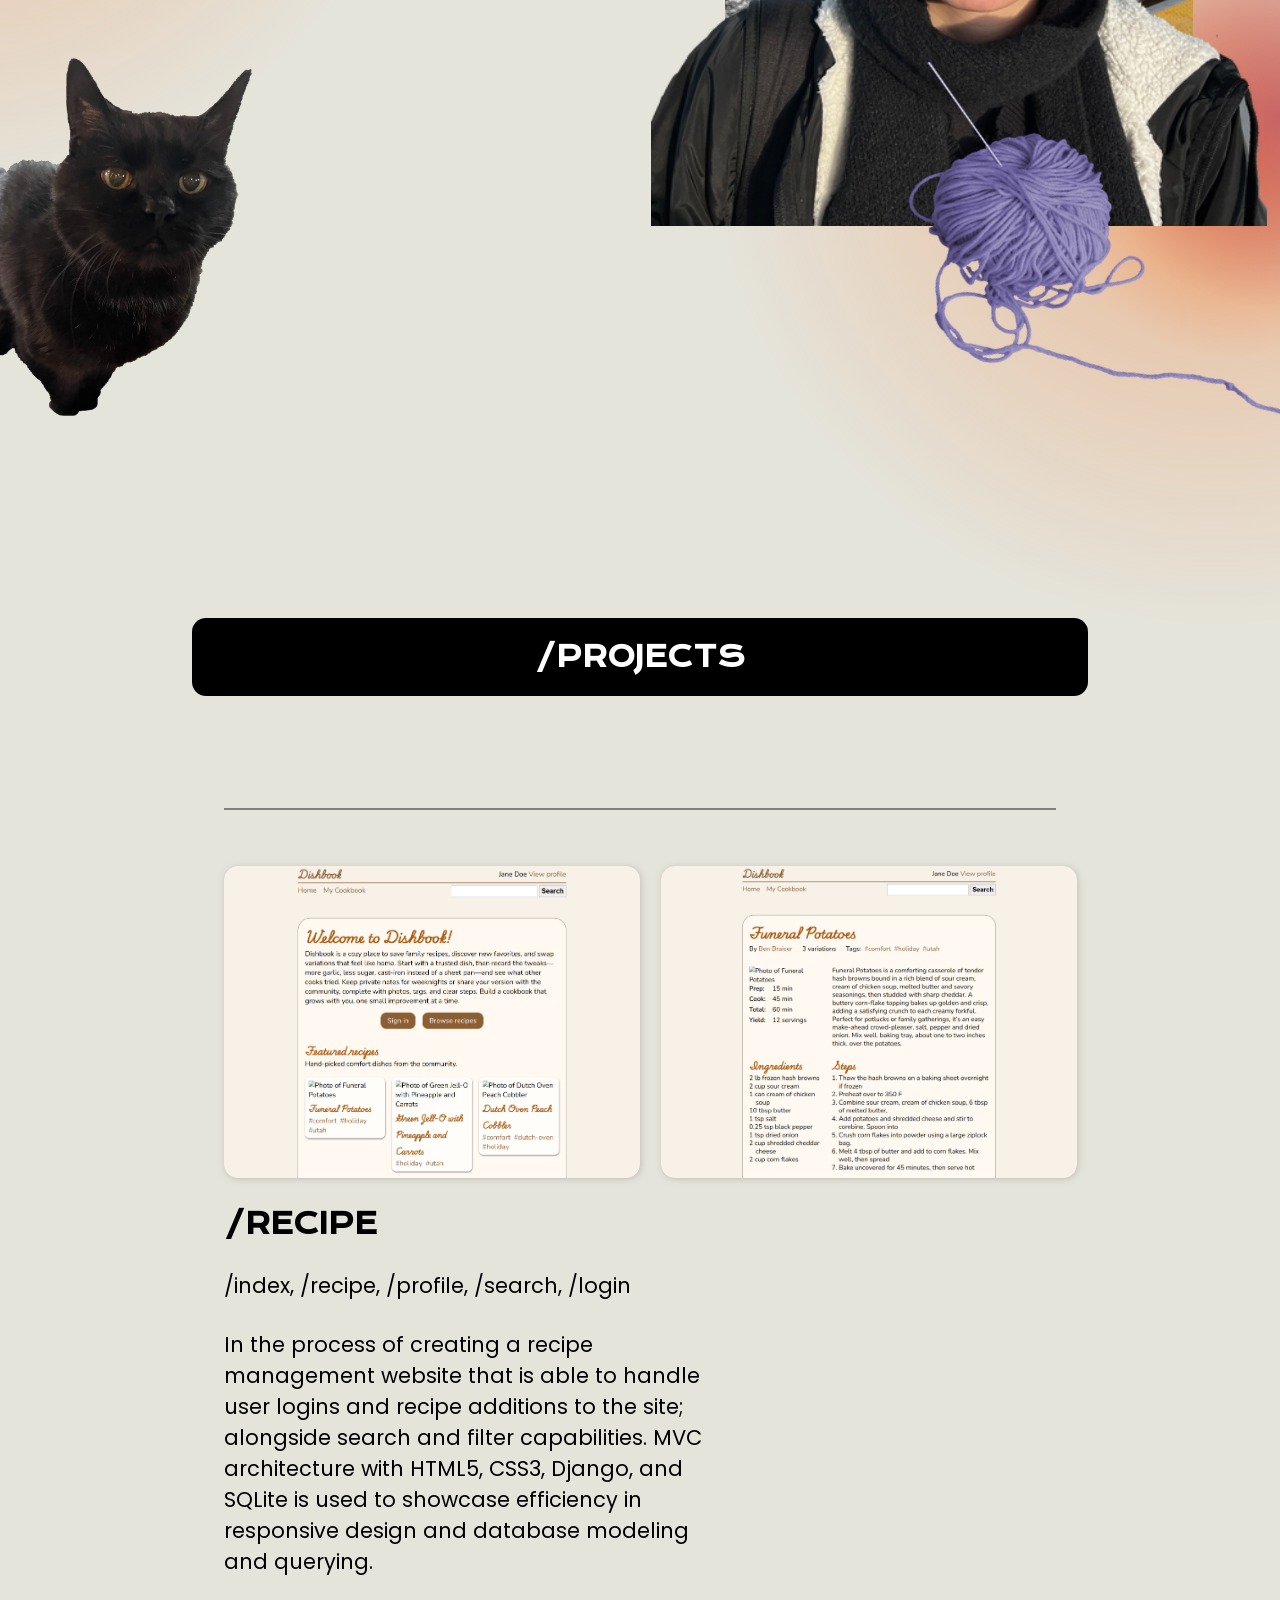
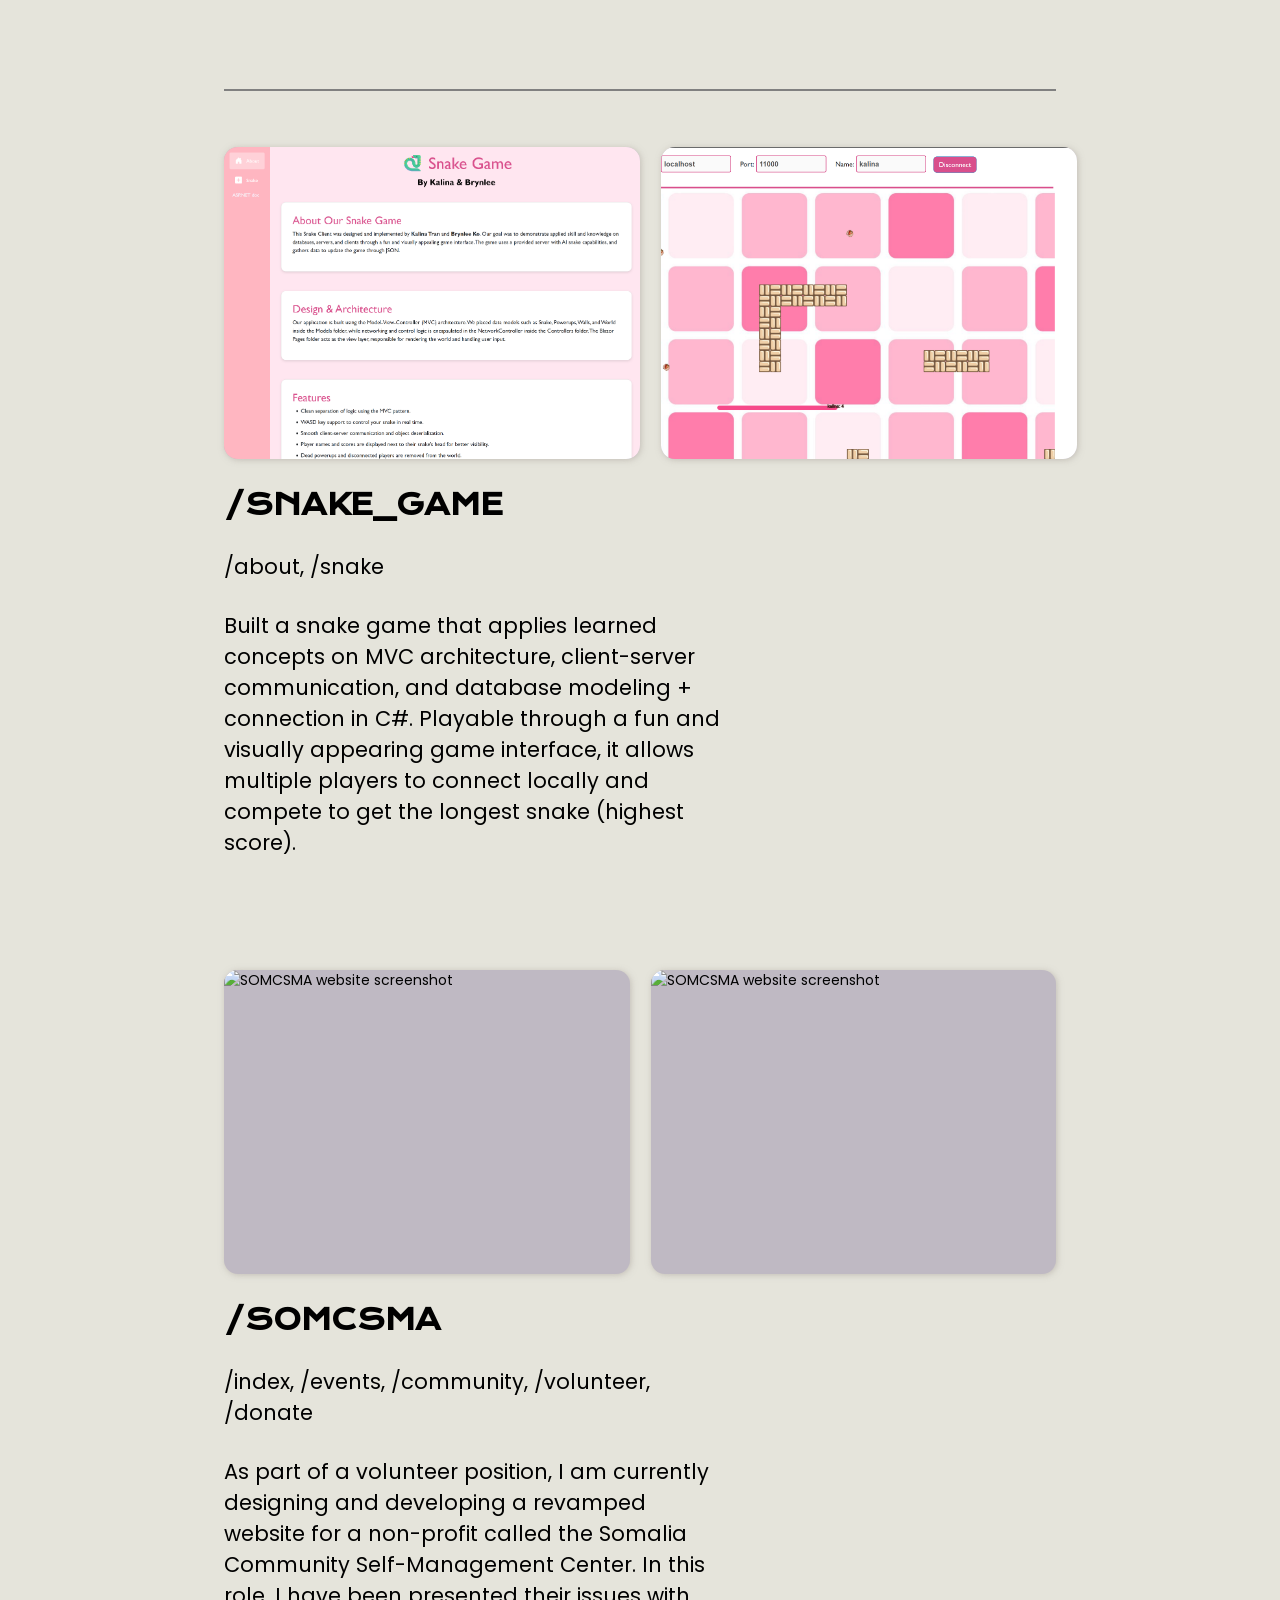
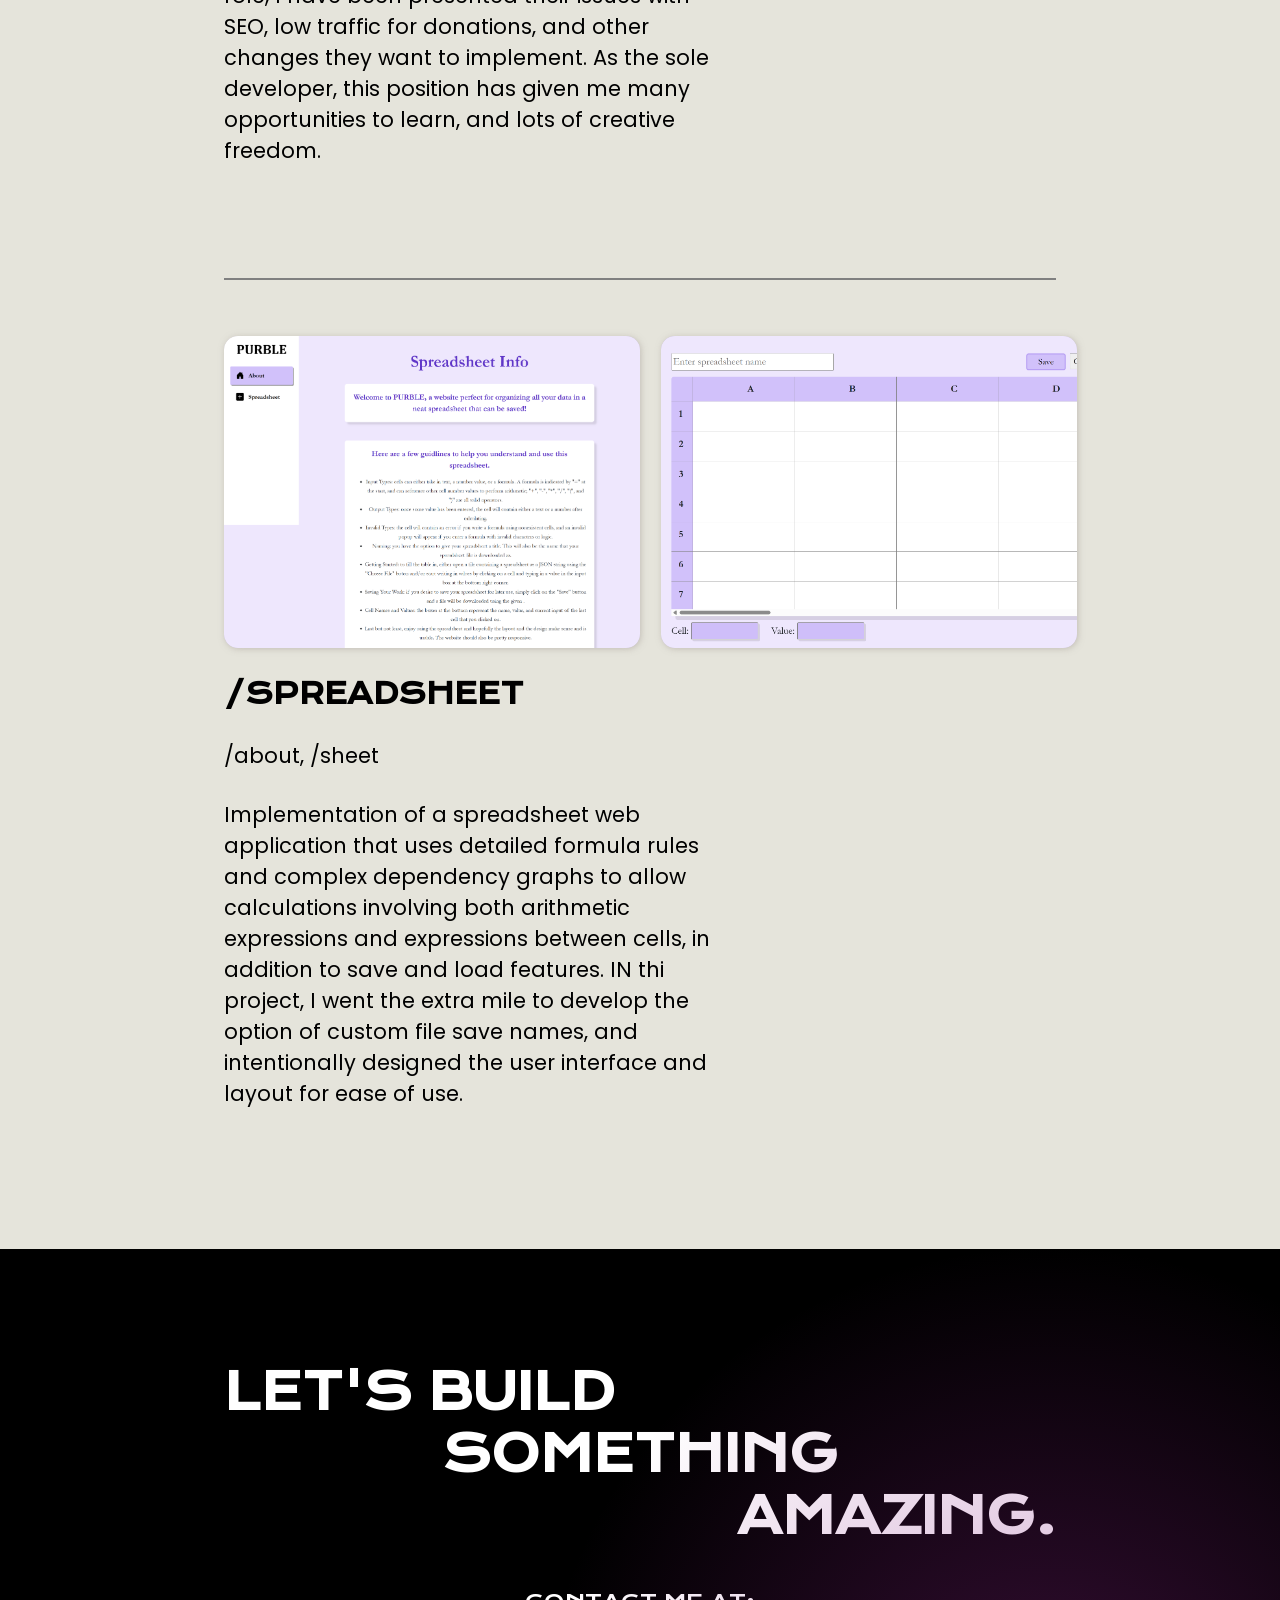
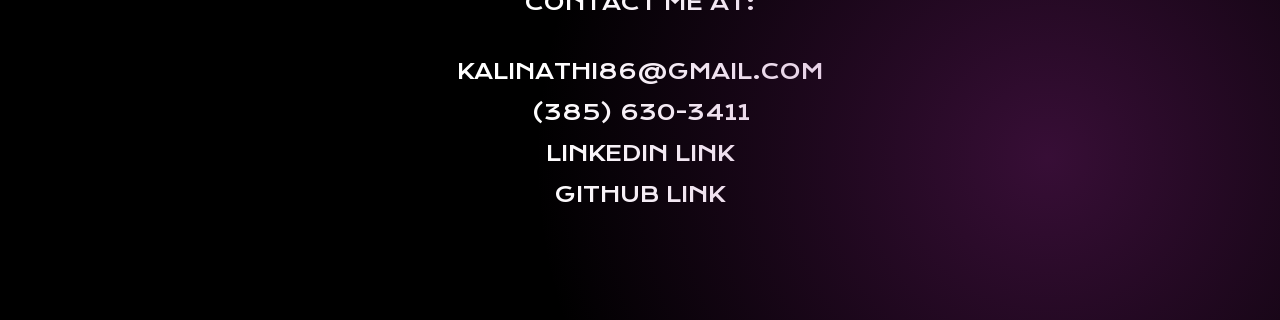
==== commit 8c542f89: "update styling" ====
--- a/index.html
+++ b/index.html
@@ -15,15 +15,18 @@
 <header>
     <nav>
         <ul>
-            <li><a href="#about-me-section">About Me</a></li>
+            <li><a href="#lamp">About Me</a></li>
             <li><a href="#projects-section">Projects</a></li>
             <li><a href="#contact-section">Contact</a></li>
+            <li><a href="./static/images/Kalina_Resume.pdf" target="_blank">Resume</a></li>
         </ul>
-        <p><a href="./static/images/Kalina_Resume.pdf" target="_blank">Resume</a></p>
     </nav>
 </header>
 
+
 <main>
+    <div class="overlay"></div>
+    <div class="black"></div>
     <section id="hero-section">
         <div class="purple_one circle"></div>
         <div class="orange_one circle"></div>
@@ -34,18 +37,22 @@
 
         <div class="hero-container">
             <div class="title">
-                <p>HI I'M KALINA,</p>
-                <div>
-                    <h1>A</h1>
+                <div class="one">
+                    <p>HI I'M KALINA,</p>
+                </div>
+                <div class="middle">
+                    <h1 class="two">A</h1>
                     <p>Providing people <em>access to technological elevation,</em><br>
                         Giving <em>life to human ideas</em> with a breath of <em>motion and interactivity</em><br>
                         All executed with <em>detail, precision, and clarity.</em>
                     </p>
                 </div>
-                <p>WEB DEVELOPER</p>
-            </div>
-
-            <a href="#about-me-section">
+                <div class="three">
+                    <p>WEB DEVELOPER</p>
+                </div>
+            </div>
+
+            <a href="#lamp">
                 <svg class="scroll" xmlns="http://www.w3.org/2000/svg" viewBox="0 0 24 24" fill="currentColor"
                     class="size-6">
                     <path fill-rule="evenodd"
@@ -99,8 +106,6 @@
                 <hr noshade>
             </div>
         </div>
-        <!-- <img class="portrait" src="./static/images/portrait.png" alt="girl wearing headphones"> -->
-        <!-- <img class="portrait" src="./static/images/portrait_background.jpg" alt="background image"> -->
         <div class="background">
             <img class="portrait" src="./static/images/portrait.png" alt="girl wearing headphones">
         </div>
@@ -108,7 +113,42 @@
 
     <section id="projects-section">
         <h2>/PROJECTS</h2>
-        <article>
+        <article id="recipe">
+            <hr noshade>
+            <div>
+                <img src="./static/images/Recipe_index.png" alt="recipe website screenshot">
+                <img src="./static/images/Recipe_recipe.png" alt="recipe website screenshot">
+            </div>
+            <h3>/RECIPE</h3>
+            <p>/index, /recipe, /profile, /search, /login</p>
+            <p>In the process of creating a recipe management website that is able to handle user logins and recipe
+                additions to the site; alongside search and filter capabilities.
+                MVC architecture with HTML5, CSS3, Django, and SQLite is used to showcase efficiency in responsive
+                design
+                and database modeling and querying.
+            </p>
+        </article>
+        <div id="myModal" class="modal">
+            <span class="close">×</span>
+            <img class="modal-content" id="img01" alt="">
+            <div id="caption"></div>
+        </div>
+        <article id="snake">
+            <hr noshade>
+            <div>
+                <img src="./static/images/Snake_about.png" alt="snake game screenshot">
+                <img src="./static/images/Snake_client.png" alt="snake game screenshot">
+            </div>
+            <h3>/SNAKE_GAME</h3>
+            <p>/about, /snake</p>
+            <p>Built a snake game that applies learned concepts on MVC architecture, client-server communication, and
+                database modeling + connection in C#.
+                Playable through a fun and visually appearing game interface, it allows multiple players to connect
+                locally and compete to get the longest snake
+                (highest score).
+            </p>
+        </article>
+        <article id="somcsma">
             <div>
                 <img src="./static/images/SOMCSMA_index.png" alt="SOMCSMA website screenshot">
                 <img src="./static/images/SOMCSMA_events.png" alt="SOMCSMA website screenshot">
@@ -124,42 +164,7 @@
                 has given me many opportunities to learn, and lots of creative freedom.
             </p>
         </article>
-        <div id="myModal" class="modal">
-            <span class="close">×</span>
-            <img class="modal-content" id="img01" alt="">
-            <div id="caption"></div>
-        </div>
-        <article>
-            <hr noshade>
-            <div>
-                <img src="./static/images/Recipe_index.png" alt="recipe website screenshot">
-                <img src="./static/images/Recipe_recipe.png" alt="recipe website screenshot">
-            </div>
-            <h3>/RECIPE</h3>
-            <p>/index, /recipe, /profile, /search, /login</p>
-            <p>In the process of creating a recipe management website that is able to handle user logins and recipe
-                additions to the site; alongside search and filter capabilities.
-                MVC architecture with HTML5, CSS3, Django, and SQLite is used to showcase efficiency in responsive
-                design
-                and database modeling and querying.
-            </p>
-        </article>
-        <article>
-            <hr noshade>
-            <div>
-                <img src="./static/images/Snake_about.png" alt="snake game screenshot">
-                <img src="./static/images/Snake_client.png" alt="snake game screenshot">
-            </div>
-            <h3>/SNAKE_GAME</h3>
-            <p>/about, /snake</p>
-            <p>Built a snake game that applies learned concepts on MVC architecture, client-server communication, and
-                database modeling + connection in C#.
-                Playable through a fun and visually appearing game interface, it allows multiple players to connect
-                locally and compete to get the longest snake
-                (highest score).
-            </p>
-        </article>
-        <article>
+        <article id="spread">
             <hr noshade>
             <div>
                 <img src="./static/images/Spreadsheet_about.png" alt="spreadsheet website screenshot">
@@ -199,6 +204,18 @@
 </footer>
 
 <script>
+    // document.addEventListener("DOMContentLoaded", function () {
+    //     const overlay = document.querySelector(".overlay");
+    //     const blackOverlay = document.querySelector(".overlay");
+
+    //     overlay.addEventListener("animationend", () => {
+    //         overlay.style.zIndex = "-200";
+    //     });
+    //     blackOverlay.addEventListener("animationend", () => {
+    //         blackOverlay.style.zIndex = "-200";
+    //     });
+    // });
+
     var movingBar = document.getElementById('skills');
     window.addEventListener('scroll', function () {
         let value = window.scrollY;
--- a/static/styles.css
+++ b/static/styles.css
@@ -12,12 +12,92 @@
 }
 
 body {
-    background-color: rgb(228, 228, 219);
+    background-color: #e5e4db;
+    overflow-x: clip;
 }
 
 em {
     font-style: normal;
     font-weight: 600;
+}
+
+.black {
+    position: absolute;
+    width: 100vw;
+    height: 620vh;
+    top: 0;
+    left: 0;
+    z-index: 199;
+    background-color: black;
+    animation: fade-black 2.75s forwards, lowerZ 0s 3s forwards;
+}
+
+
+.overlay {
+    background-color: #e5e4db;
+    position: absolute;
+    border-radius: 50%;
+    z-index: 200;
+    margin-top: 33vh;
+    margin-left: 48vw;
+    width: 5vw;
+    height: 5vw;
+    animation: grow-and-fade 3s forwards, lowerZ 0s 3s forwards;
+}
+
+@keyframes lowerZ {
+    to {
+        z-index: -200;
+    }
+}
+
+@keyframes fade-black {
+    0% {
+        opacity: 1;
+    }
+
+    70% {
+        opacity: 0.97;
+    }
+
+    99% {
+        opacity: 0.01
+    }
+
+    100% {
+        opacity: 0;
+    }
+}
+
+@keyframes grow-and-fade {
+    0% {
+        transform: scale(0.001);
+        opacity: 1;
+    }
+
+    /* 30% {
+        transform: scale(2);
+        background-color: #e5e4db;
+    } */
+
+    40% {
+        transform: scale(2);
+        opacity: 1;
+    }
+
+    60% {
+        opacity: 1;
+    }
+
+    99% {
+        transform: scale(35);
+        opacity: 0.1;
+    }
+
+    100% {
+        transform: scale(0);
+        opacity: 0;
+    }
 }
 
 .circle {
@@ -99,6 +179,13 @@
     align-items: center;
 }
 
+@keyframes increaseZ {
+    to {
+        z-index: 300;
+    }
+}
+
+
 header nav ul {
     width: max(40vw, 400px);
     display: flex;
@@ -123,7 +210,7 @@
 
 @media screen and (max-width: 800px) {
     header {
-        justify-content: flex-start;
+        /* justify-content: flex-start; */
         margin: 0 5vw;
     }
 }
@@ -132,6 +219,7 @@
     header {
         height: 8vh;
     }
+
     header nav p {
         right: 7vw;
     }
@@ -229,7 +317,7 @@
     justify-content: space-between;
     align-items: center;
     white-space: nowrap;
-    text-overflow: hidden;
+    /* text-overflow: clip; */
 }
 
 #hero-section .hero-container {
@@ -245,59 +333,111 @@
     display: flex;
     flex-direction: column;
     align-items: center;
-}
-
-#hero-section .title>p {
+    overflow: hidden;
+}
+
+.one,
+.three {
+    overflow: hidden;
+    display: inline-block;
+}
+
+#hero-section .title .one p,
+#hero-section .title .three p {
     font-family: "Krona One", sans-serif;
     width: 75vw;
     text-align: justify;
     text-align-last: justify;
-    text-overflow: clip;
-    overflow: hidden;
     font-size: 6vw;
 }
 
-#hero-section .title div {
+@keyframes slide-up {
+    0% {
+        transform: translateY(200%);
+    }
+
+    100% {
+        transform: translateY(0%);
+    }
+}
+
+#hero-section .title .one p {
+    transform: translateY(200%);
+    animation: slide-up 1s ease-out forwards;
+    animation-delay: 2.25s;
+}
+
+#hero-section .title .three p {
+    transform: translateY(200%);
+    animation: slide-up 1s ease-out forwards;
+    animation-delay: 2.75s;
+}
+
+#hero-section .title .middle {
     width: 75vw;
     display: flex;
     flex-direction: row;
     justify-content: space-around;
     align-items: center;
-    text-overflow: clip;
     overflow: hidden;
 }
 
-#hero-section .title h1 {
+#hero-section .title .middle h1 {
     font-family: "Krona One", sans-serif;
     font-weight: normal;
     font-size: 6vw;
-}
-
-#hero-section .title div p {
+    transform: translateY(200%);
+    animation: slide-up 1s ease-out forwards;
+    animation-delay: 2.5s;
+}
+
+#hero-section .title .middle p {
+    opacity: 0;
     text-align: center;
     font-size: max(1.25vw, 10px);
+    animation: fading-in 1s forwards;
+    animation-delay: 4s;
+}
+
+@keyframes fading-in {
+    0% {
+        opacity: 0;
+    }
+
+    100% {
+        opacity: 1;
+    }
 }
 
 #hero-section .scroll {
+    opacity: 0;
     width: 4vw;
     animation: bounce 0.75s infinite;
+    animation-delay: 6s;
 }
 
 @keyframes bounce {
 
-    0%,
+    0% {
+        transform: translateY(0);
+        opacity: 1;
+    }
+
     100% {
         transform: translateY(0);
+        opacity: 1;
     }
 
     20%,
     80% {
         transform: translateY(-7.5px);
+        opacity: 1;
     }
 
     40%,
     60% {
         transform: translateY(-15px);
+        opacity: 1;
     }
 }
 
@@ -319,8 +459,9 @@
         gap: 1.5rem;
     }
 
-    #hero-section .title>p,
-    #hero-section .title>div {
+    #hero-section .title .one p,
+    #hero-section .title .three p,
+    #hero-section .title .middle {
         width: 90vw;
         font-size: 7vw;
     }
@@ -403,7 +544,7 @@
     transform: scaleX(-1) rotate(-20deg);
     top: 65rem;
     right: -7rem;
-    z-index: 10;
+    z-index: -15;
 }
 
 .background {
@@ -413,14 +554,12 @@
     width: 44rem;
     height: 40rem;
     background-image: url('./images/portrait_background.jpg');
-    /* background-size:cover; */
     background-size: contain;
     background-size: 76%;
     background-repeat: no-repeat;
-    background-clip:unset;
+    background-clip: unset;
     background-position: top;
     z-index: -60;
-    /* background-position-y: -300px; */
 }
 
 .portrait {
@@ -444,8 +583,6 @@
     display: flex;
     flex-direction: column;
     justify-content: center;
-    /* height: 40rem;
-    max-height: 50rem; */
     width: max(550px, 55vw);
     margin: auto;
     margin-left: 7rem;
@@ -459,8 +596,7 @@
 }
 
 #about-me-section .bio {
-    /* height: 14rem; */
-    font-size: max(1.1vw,18px);
+    font-size: max(1.1vw, 18px);
     display: flex;
     flex-direction: column;
     justify-content: space-between;
@@ -493,6 +629,7 @@
     #about-me-section .about-me-desc {
         width: 80vw;
     }
+
     #about-me-section .portrait {
         display: none;
     }
@@ -539,6 +676,7 @@
     #about-me-section .bio {
         font-size: 14px;
     }
+
     .orange_three {
         top: 9rem;
     }
@@ -550,6 +688,7 @@
     #about-me-section {
         height: 55rem;
     }
+
     #lamp {
         width: 9rem;
         top: 5rem;
@@ -615,10 +754,10 @@
     background-color: rgb(191, 185, 195);
     align-self: center;
     border-radius: 1rem;
-    /* height: 20rem; */
     width: 50%;
     box-shadow: 1px 1px 6px rgba(179, 174, 166, 0.7);
     object-fit: cover;
+    object-position: center top;
     cursor: pointer;
     aspect-ratio: 1 / 0.75;
 }
@@ -647,7 +786,7 @@
 .modal {
     display: none;
     position: fixed;
-    z-index: 150;
+    z-index: 50;
     padding-top: 50px;
     left: 0;
     top: 0;
@@ -709,7 +848,7 @@
     cursor: pointer;
 }
 
-@media screen and (max-width: 1000px){
+@media screen and (max-width: 1000px) {
     #projects-section article p {
         width: 100%;
     }
@@ -728,6 +867,11 @@
     #projects-section article div {
         display: flex;
         flex-direction: column;
+    }
+
+    #projects-section article img {
+        aspect-ratio:  1 / 0.5;
+        /* width: 75%; */
     }
 
     #projects-section article img,
@@ -736,7 +880,7 @@
         width: 100%;
     }
 
-        #projects-section article p {
+    #projects-section article p {
         font-size: 1.35rem;
     }
 }
@@ -746,6 +890,7 @@
         padding: 5rem 0;
         gap: 3.5rem;
     }
+
     #projects-section article {
         gap: 1.5rem;
     }
@@ -784,7 +929,6 @@
     position: relative;
     padding: 8rem 0;
     width: 100vw;
-    /* height: 80vh; */
     background-color: black;
     color: white;
     display: flex;
@@ -797,7 +941,6 @@
 #contact-section h2 {
     font-size: 3.5rem;
     width: 65vw;
-    z-index: 100;
 }
 
 .contact_one {
@@ -829,7 +972,6 @@
     width: 50vw;
     font-size: 1.5rem;
     text-align: center;
-    z-index: 100;
 }
 
 #contact-section a {
@@ -850,7 +992,7 @@
 }
 
 @media screen and (max-width: 600px) {
-    .light-orange_five{
+    .light-orange_five {
         top: 15rem;
         right: -12rem;
     }
@@ -859,11 +1001,12 @@
         padding: 4rem 0;
     }
 
-    #contact-section h2{
+    #contact-section h2 {
         font-size: max(7vw, 24px);
     }
 
-    #contact-section li, #contact-section p {
+    #contact-section li,
+    #contact-section p {
         font-size: max(4vw, 14px);
     }
 }
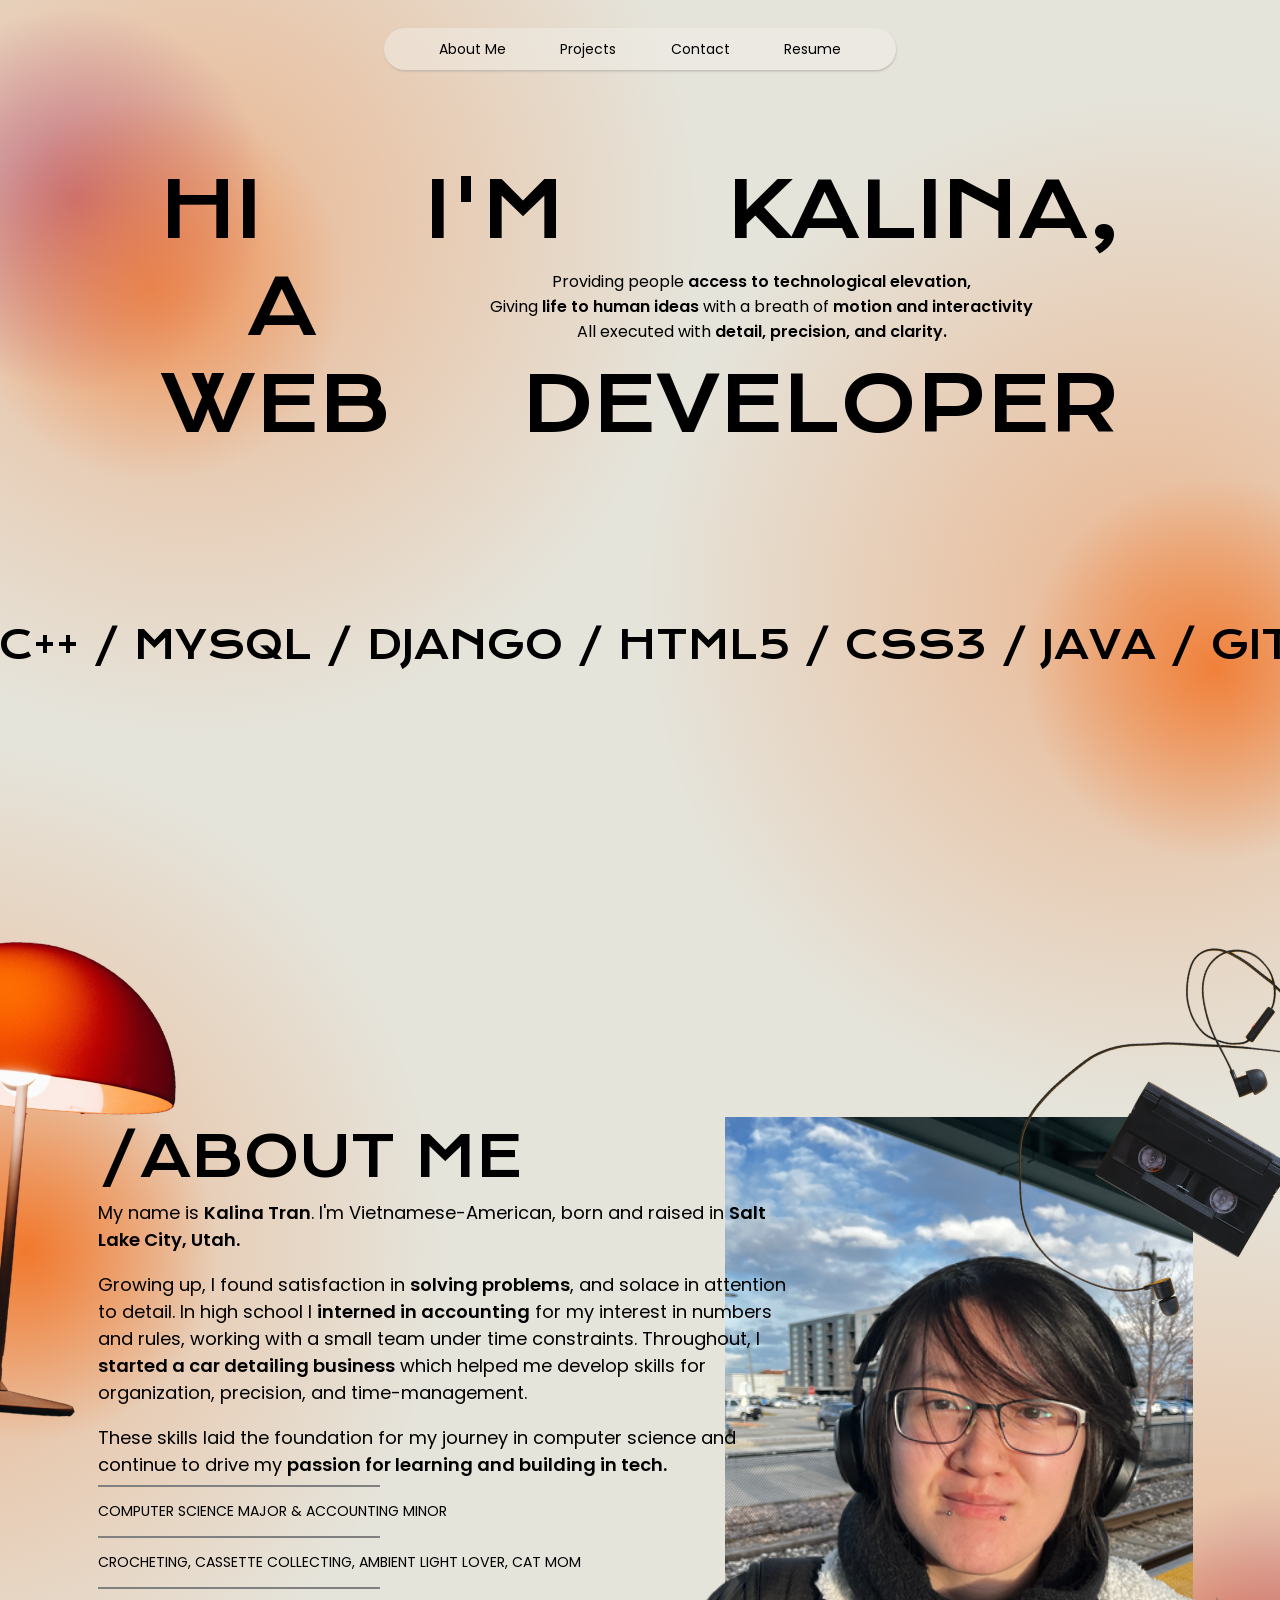
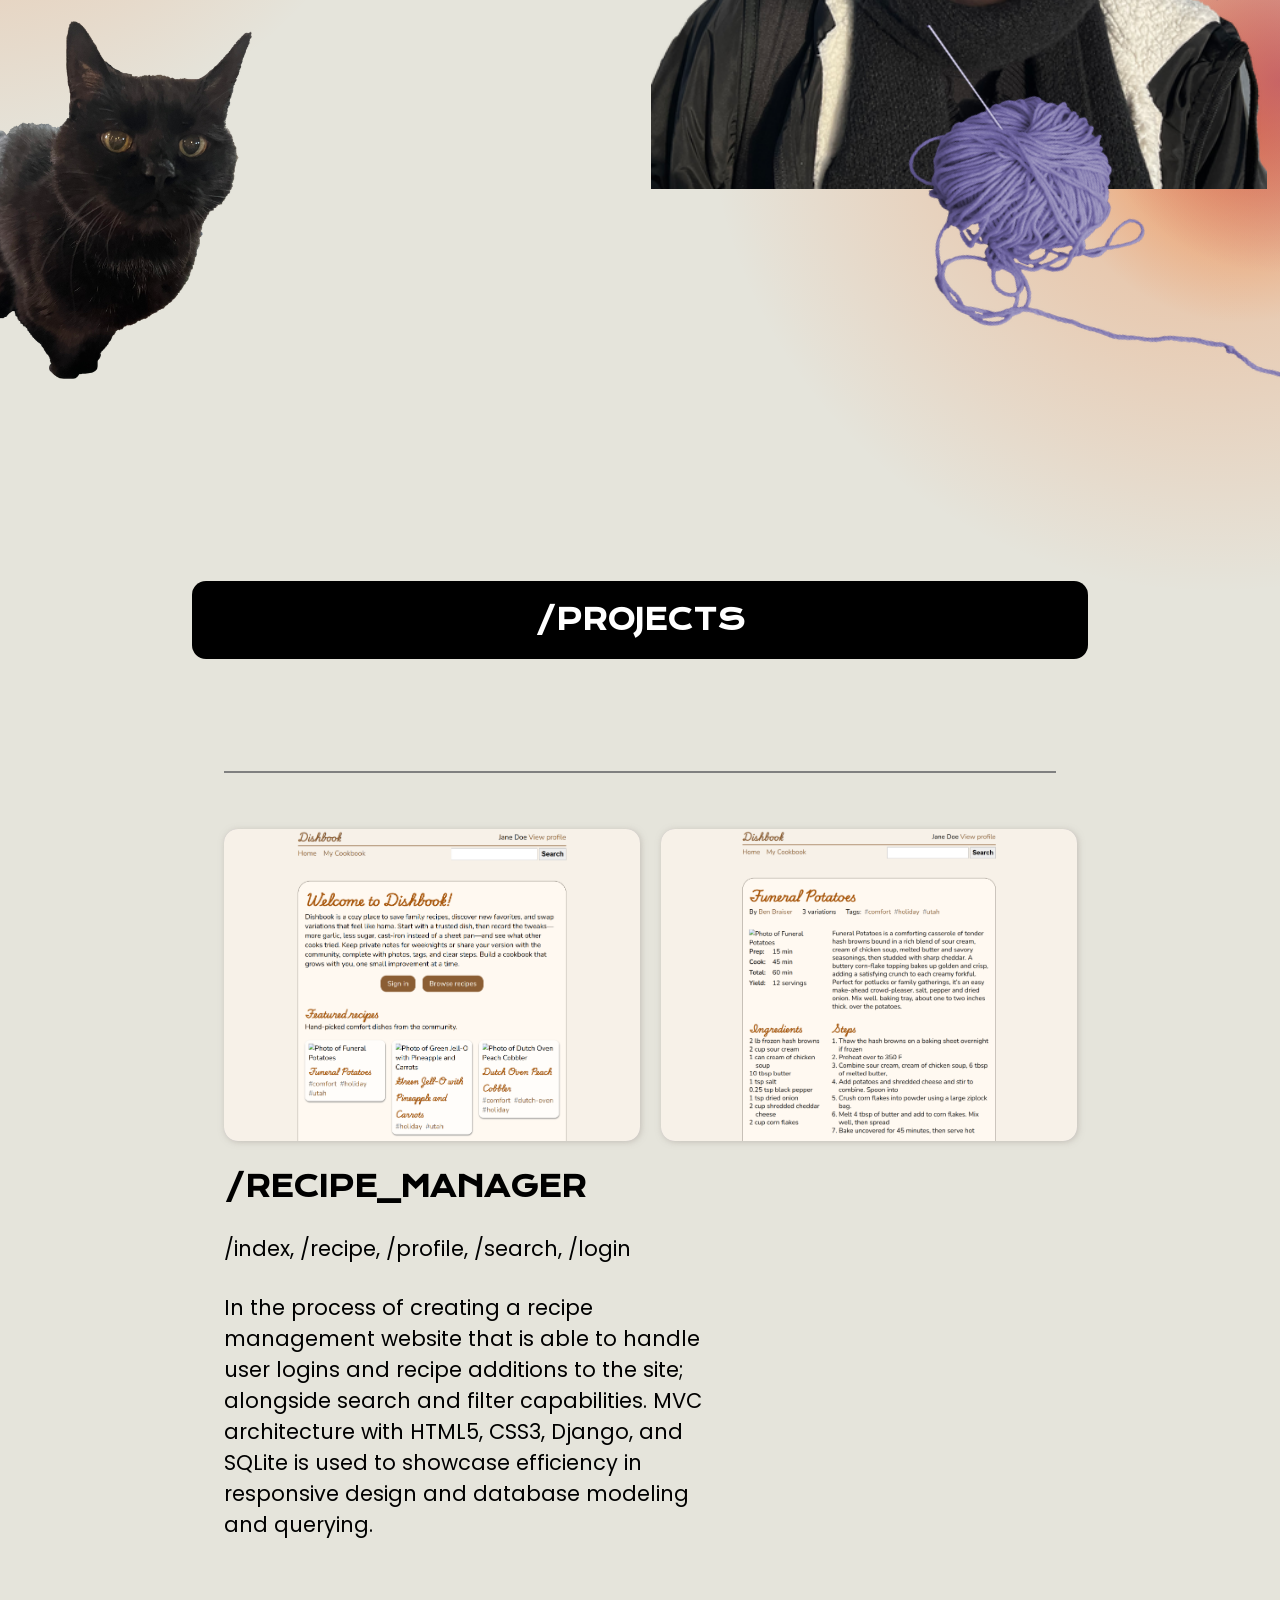
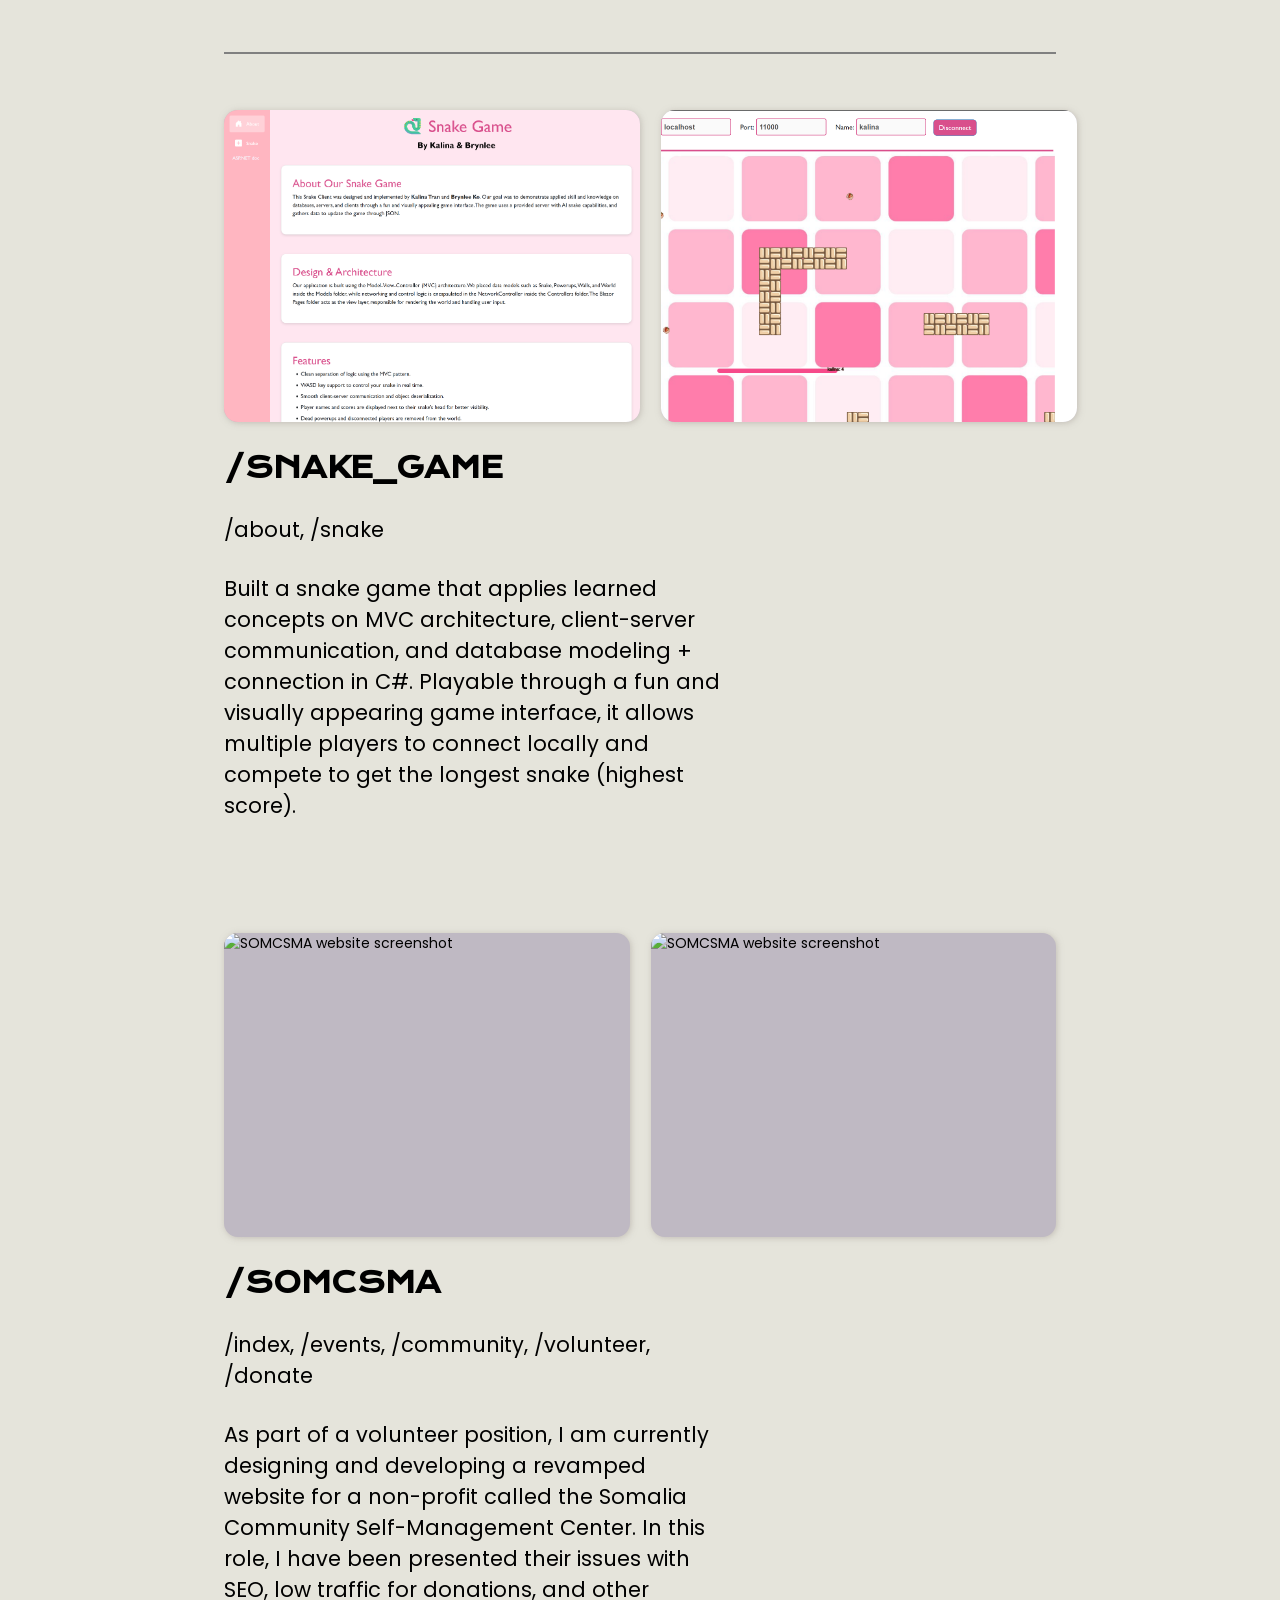
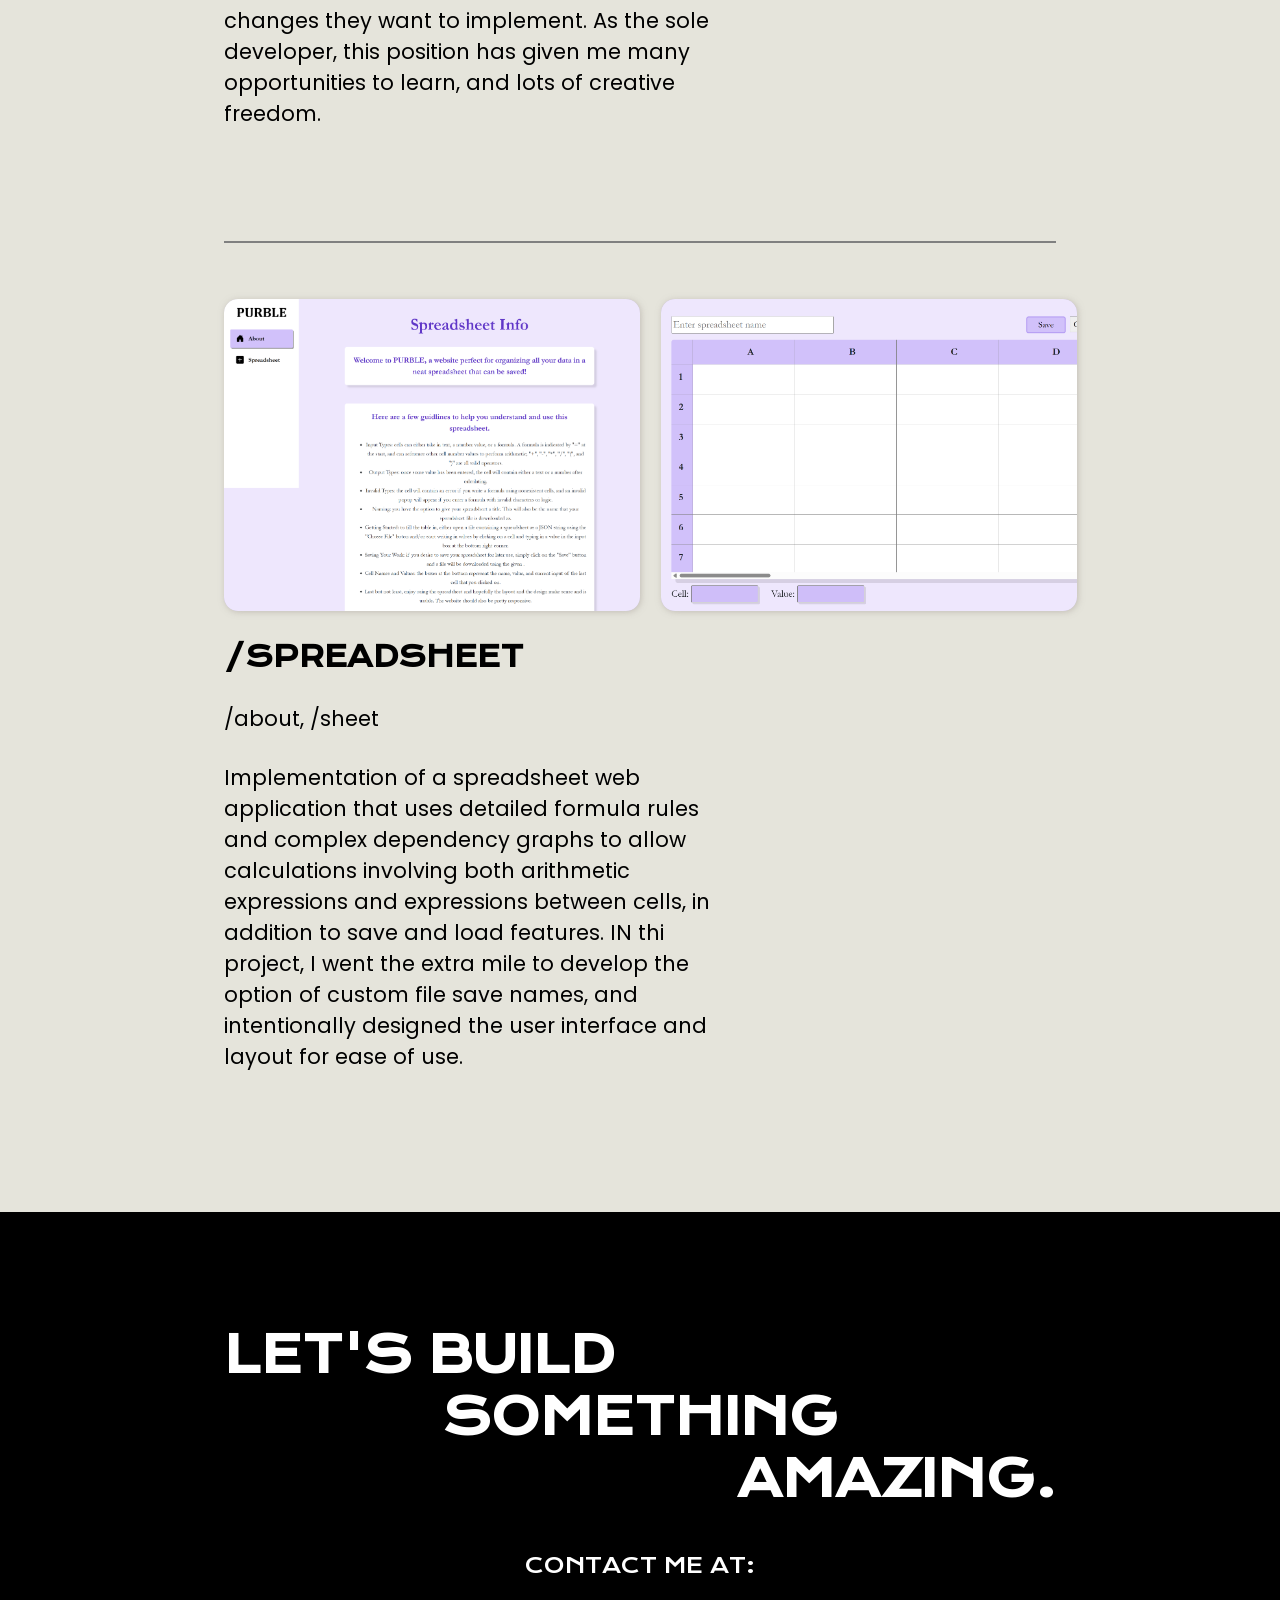
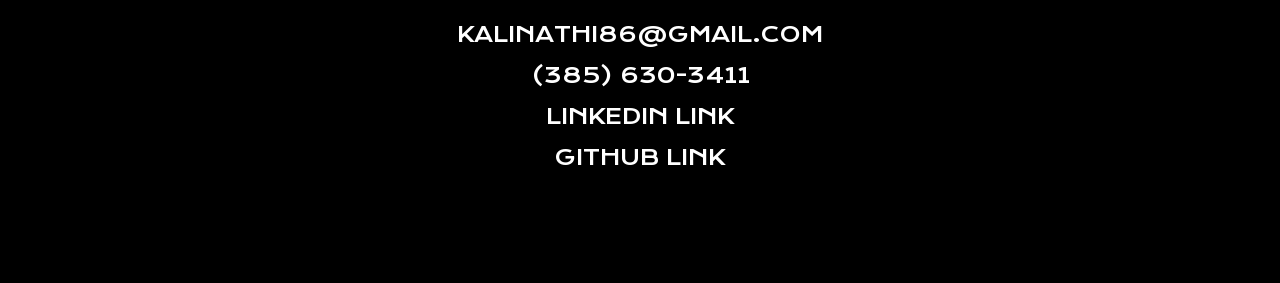
==== commit f128dc14: "Fix spacing and bold text in about me section" ====
--- a/index.html
+++ b/index.html
@@ -88,15 +88,16 @@
             <div class="bio">
                 <p>My name is <em>Kalina Tran</em>. I'm Vietnamese-American, born and raised in <em>Salt Lake City,
                         Utah.</em></p>
-                <p>Growing up, I found <em>satisfaction in solving problems, and solace in attention to detail.</em> In
+                <p>Growing up, I found satisfaction in <em>solving problems</em>, and solace in <em></em>attention to detail.</em> In
                     high school I
-                    <em>interned in accounting</em> for my interest in numbers and rules, and throughout, I <em>taught
-                        myself the fundamentals of
-                        HTML and CSS,</em> working on simple websites in my free time.
+                    <em>interned in accounting</em> for my interest in numbers and rules, working with a small team
+                    under time constraints.
+                    Throughout, I <em>started a car detailing
+                        business</em> which helped me develop skills for organization, precision, and time-management.
                 </p>
-                <p>I believe these skills <em>align and translate into my goals</em> in computer science, sparking my
-                    journey into
-                    tech and my initiative to grow in this field.</p>
+                <p>These skills laid the foundation for my journey in computer science and continue to drive my
+                    <em>passion for learning and building in tech.</em>
+                </p>
             </div>
             <div class="info">
                 <hr noshade>
@@ -119,14 +120,25 @@
                 <img src="./static/images/Recipe_index.png" alt="recipe website screenshot">
                 <img src="./static/images/Recipe_recipe.png" alt="recipe website screenshot">
             </div>
-            <h3>/RECIPE</h3>
+            <h3>/RECIPE_MANAGER</h3>
             <p>/index, /recipe, /profile, /search, /login</p>
-            <p>In the process of creating a recipe management website that is able to handle user logins and recipe
-                additions to the site; alongside search and filter capabilities.
-                MVC architecture with HTML5, CSS3, Django, and SQLite is used to showcase efficiency in responsive
-                design
-                and database modeling and querying.
-            </p>
+            <div>
+                <p>In the process of creating a recipe management website that is able to handle user logins and recipe
+                    additions to the site; alongside search and filter capabilities.
+                    MVC architecture with HTML5, CSS3, Django, and SQLite is used to showcase efficiency in responsive
+                    design
+                    and database modeling and querying.
+                </p>
+                <!-- <h3>Process</h3> -->
+                <!-- <p>The overall goal of this project is to learn the skills to eventually make a full-stack website.The application is written using Django for the backend, which allowed for easy set up of
+                    controllers and urls.
+                    For the model we used a class-based structure for recipe models in addition to related models
+                    representing the recipe's steps, ingredients, tags, and user profile. Once this was setup, the
+                    queries were passed from the controller to the views to be dynamically rendered. Right now, the forms are being setup
+                    to retrieve data and output any errors.
+                </p> -->
+            </div>
+
         </article>
         <div id="myModal" class="modal">
             <span class="close">×</span>
@@ -204,18 +216,6 @@
 </footer>
 
 <script>
-    // document.addEventListener("DOMContentLoaded", function () {
-    //     const overlay = document.querySelector(".overlay");
-    //     const blackOverlay = document.querySelector(".overlay");
-
-    //     overlay.addEventListener("animationend", () => {
-    //         overlay.style.zIndex = "-200";
-    //     });
-    //     blackOverlay.addEventListener("animationend", () => {
-    //         blackOverlay.style.zIndex = "-200";
-    //     });
-    // });
-
     var movingBar = document.getElementById('skills');
     window.addEventListener('scroll', function () {
         let value = window.scrollY;
--- a/static/styles.css
+++ b/static/styles.css
@@ -24,7 +24,7 @@
 .black {
     position: absolute;
     width: 100vw;
-    height: 620vh;
+    height: 600vh;
     top: 0;
     left: 0;
     z-index: 199;
@@ -48,6 +48,7 @@
 @keyframes lowerZ {
     to {
         z-index: -200;
+        height: 0vh;
     }
 }
 
@@ -74,11 +75,6 @@
         transform: scale(0.001);
         opacity: 1;
     }
-
-    /* 30% {
-        transform: scale(2);
-        background-color: #e5e4db;
-    } */
 
     40% {
         transform: scale(2);
@@ -170,7 +166,7 @@
 header {
     display: flex;
     justify-content: center;
-    height: 15vh;
+    height: 7rem;
 }
 
 header nav {
@@ -209,23 +205,18 @@
 }
 
 @media screen and (max-width: 800px) {
-    header {
-        /* justify-content: flex-start; */
-        margin: 0 5vw;
+    header nav ul {
+        width: 80vw;
     }
 }
 
 @media screen and (max-width: 600px) {
     header {
-        height: 8vh;
-    }
-
-    header nav p {
-        right: 7vw;
-    }
-
+        height: 5rem;
+    }
+    
     header nav ul {
-        width: 70vw;
+        width: 90vw;
         justify-content: space-between;
     }
 }
@@ -236,7 +227,8 @@
     }
 
     header nav ul {
-        width: 90vw;
+        width: 95vw;
+        padding: 1rem 1rem;
     }
 
 }
@@ -521,7 +513,7 @@
 #lamp {
     width: 22rem;
     transform: rotate(5deg);
-    top: 21.5rem;
+    top: 19.5rem;
     left: -10rem;
 }
 
@@ -598,6 +590,7 @@
 #about-me-section .bio {
     font-size: max(1.1vw, 18px);
     display: flex;
+    gap: 2vh;
     flex-direction: column;
     justify-content: space-between;
 }
@@ -642,6 +635,10 @@
         top: 7rem;
         right: -5rem;
     }
+
+    #lamp {
+        top: 17rem;
+    }
 }
 
 @media screen and (max-width: 600px) {
@@ -658,16 +655,22 @@
         gap: 0.5rem;
     }
 
+    .cassette {
+        top: 4rem;
+    }
+
     #lamp {
-        top: 16rem;
+        top: 13.5rem;
         transform: rotate(15deg);
     }
 
     .cat {
+        top: 70rem;
         left: -8rem;
     }
 
     .yarn {
+        top: 66rem;
         right: -22rem;
     }
 }
@@ -691,26 +694,26 @@
 
     #lamp {
         width: 9rem;
-        top: 5rem;
+        top: 2rem;
         left: -3.5rem;
     }
 
     .cassette {
         width: 10rem;
         right: -3rem;
-        top: 4rem;
+        top: 2rem;
     }
 
     .cat {
         width: 10rem;
-        top: 44rem;
+        top: 47rem;
         left: -4rem;
     }
 
     .yarn {
         width: 17rem;
         right: -7rem;
-        top: 43rem;
+        top: 45rem;
     }
 }
 
@@ -870,7 +873,7 @@
     }
 
     #projects-section article img {
-        aspect-ratio:  1 / 0.5;
+        aspect-ratio: 1 / 0.5;
         /* width: 75%; */
     }
 
@@ -917,7 +920,7 @@
     background-image: radial-gradient(closest-side, rgba(138, 35, 135, 0.4), transparent);
     bottom: -25rem;
     right: -20rem;
-    z-index: 50;
+    z-index: -100;
 }
 
 /* CONTACT: TEXT */
@@ -965,6 +968,7 @@
     list-style-type: none;
     word-wrap: break-word;
     white-space: normal;
+    z-index: 100;
 }
 
 #contact-section p,
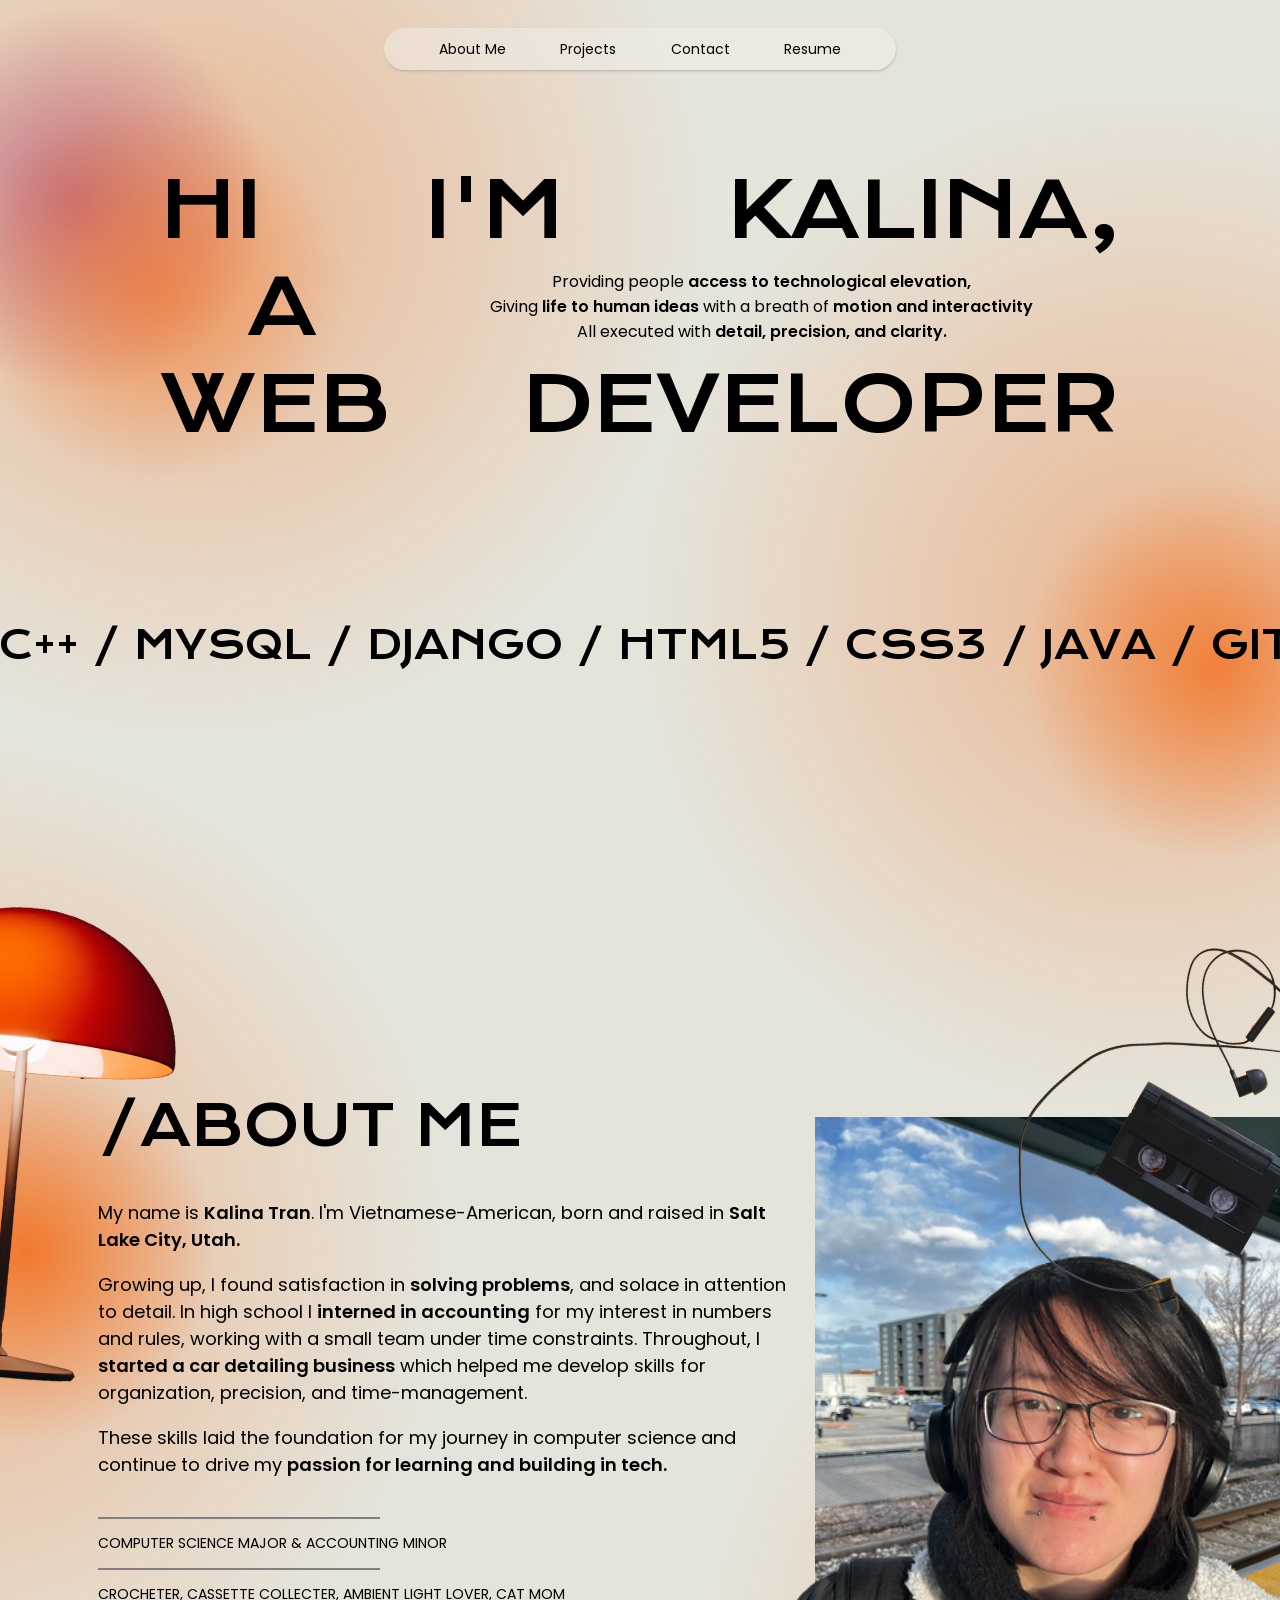
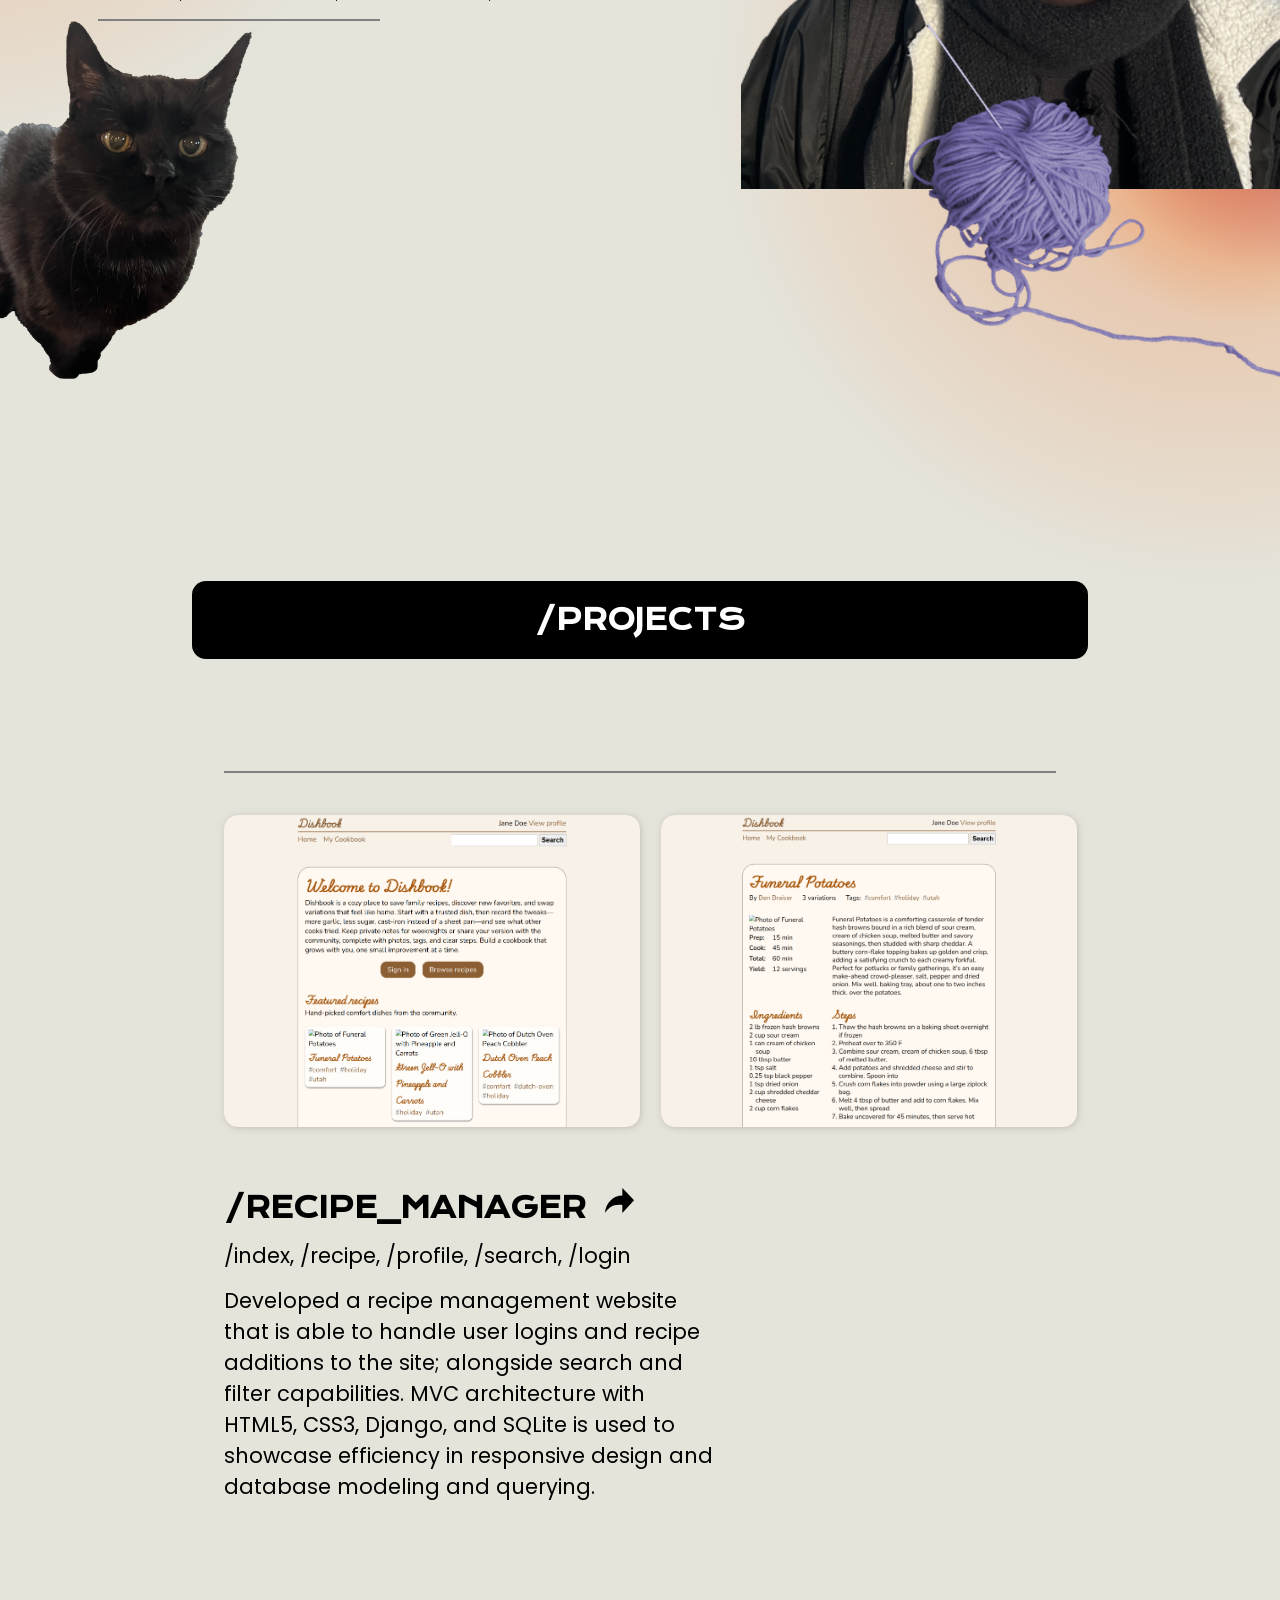
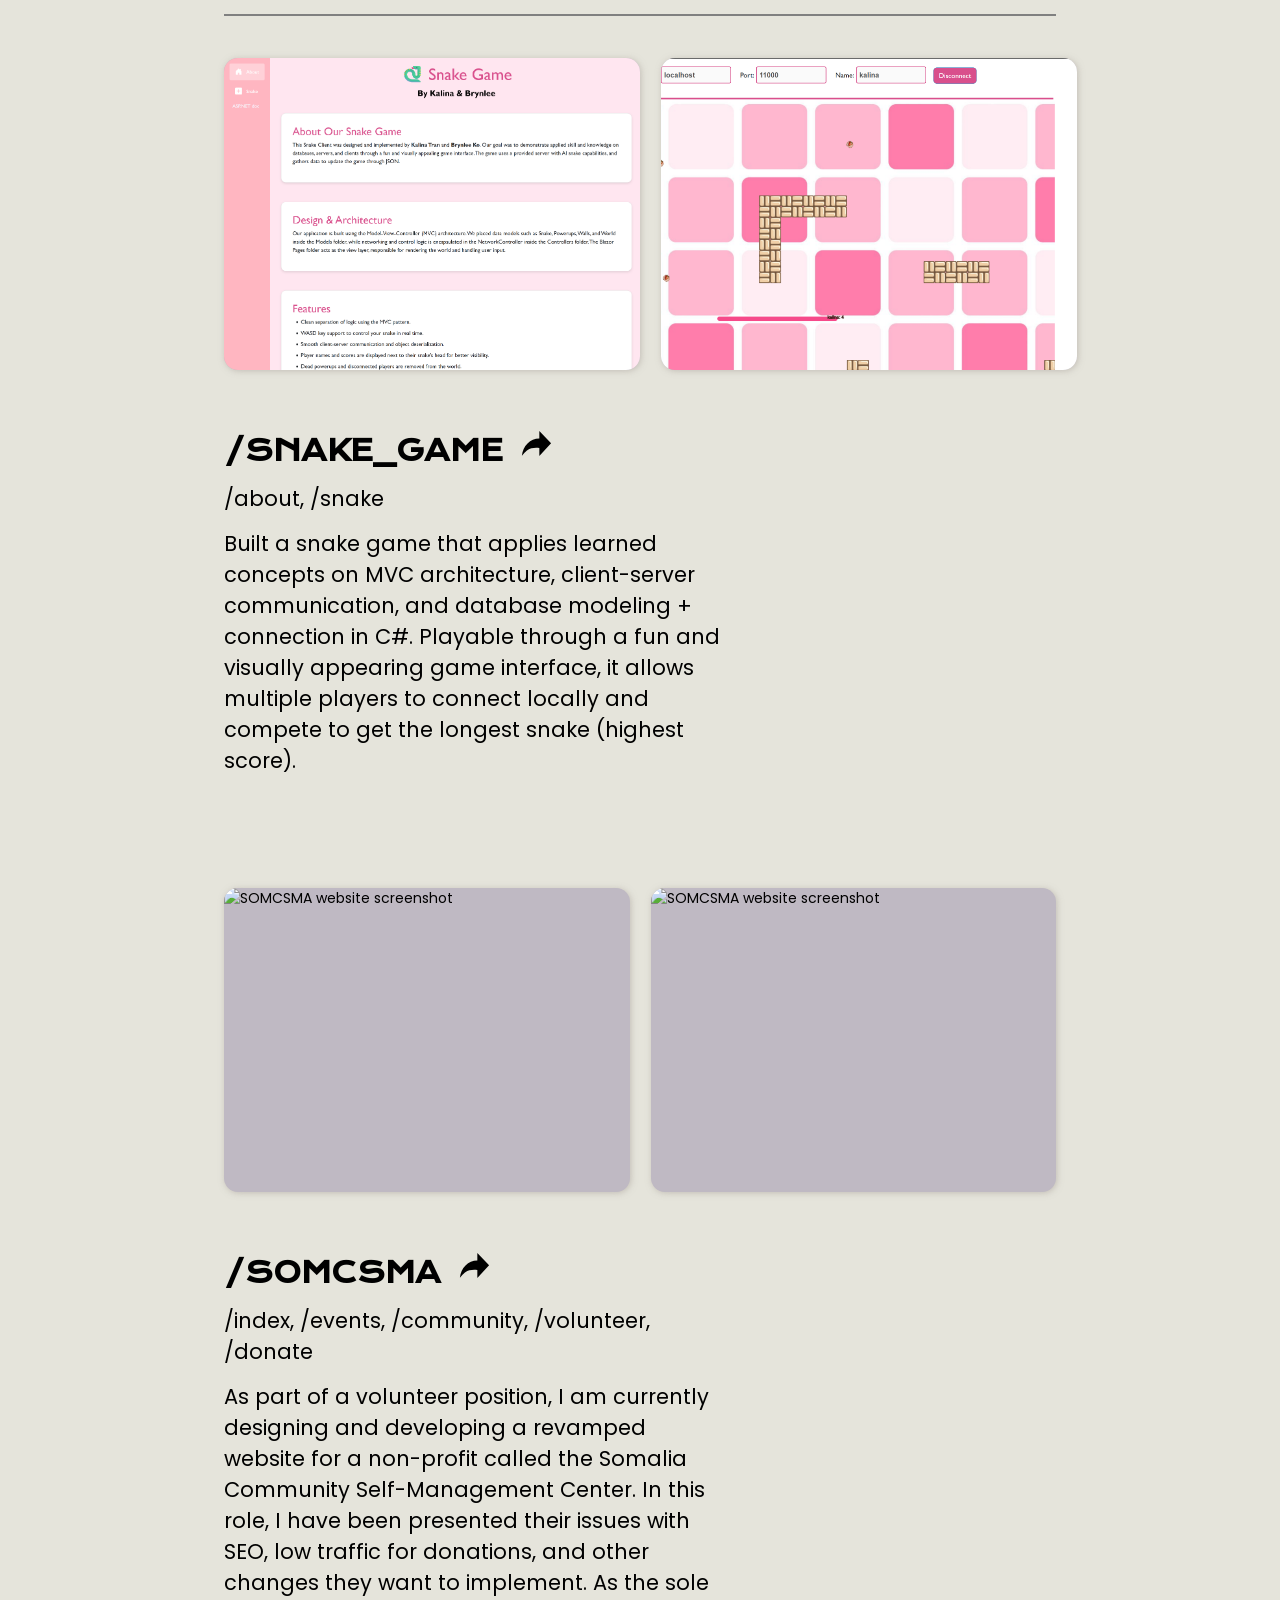
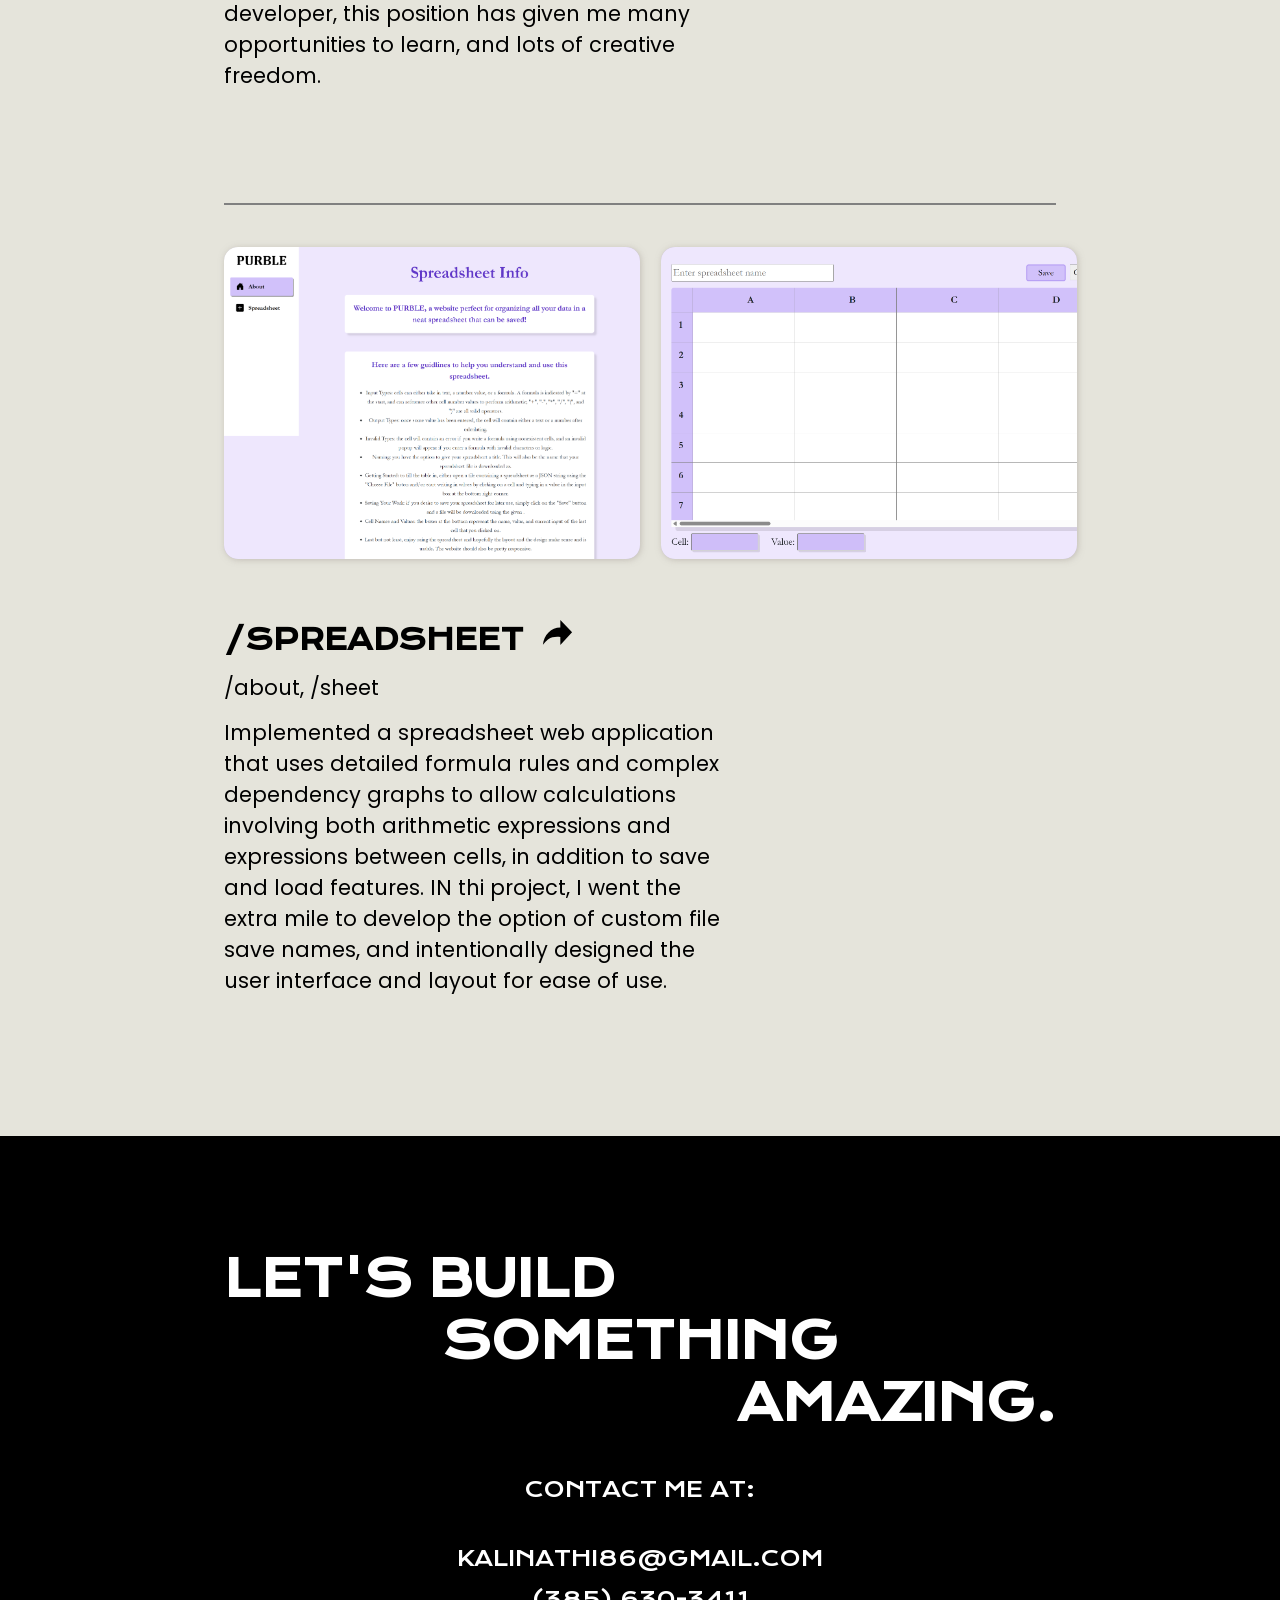
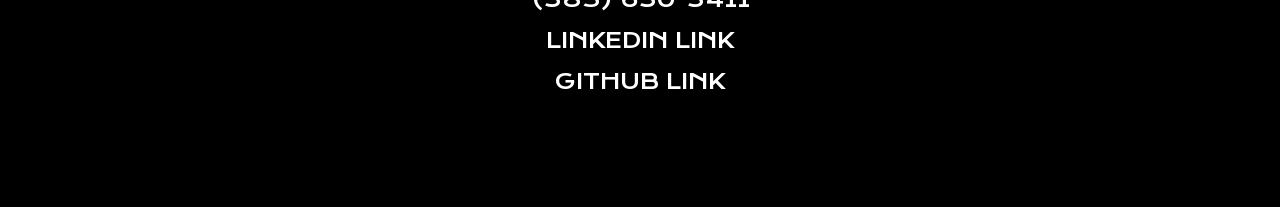
==== commit 68acf170: "add project case studies as separate pages" ====
--- a/index.html
+++ b/index.html
@@ -1,5 +1,6 @@
 <!DOCTYPE html>
 <link rel="stylesheet" href="./static/styles.css">
+<link rel="icon" type="image/png" href="./static/images/web-miscellaneous-svgrepo-com.png">
 <meta charset="UTF-8">
 <meta name="viewport" content="width=device-width, initial-scale=1.0">
 <title>Kalina Tran's Portfolio</title>
@@ -8,7 +9,6 @@
 <link
     href="https://fonts.googleapis.com/css2?family=Poppins:ital,wght@0,100;0,200;0,300;0,400;0,500;0,600;0,700;0,800;0,900;1,100;1,200;1,300;1,400;1,500;1,600;1,700;1,800;1,900&display=swap"
     rel="stylesheet">
-<link rel="preconnect" href="https://fonts.googleapis.com">
 <link rel="preconnect" href="https://fonts.gstatic.com" crossorigin>
 <link href="https://fonts.googleapis.com/css2?family=Krona+One&display=swap" rel="stylesheet">
 
@@ -103,7 +103,7 @@
                 <hr noshade>
                 <p>COMPUTER SCIENCE MAJOR & ACCOUNTING MINOR</p>
                 <hr noshade>
-                <p>CROCHETING, CASSETTE COLLECTING, AMBIENT LIGHT LOVER, CAT MOM</p>
+                <p>CROCHETER, CASSETTE COLLECTER, AMBIENT LIGHT LOVER, CAT MOM</p>
                 <hr noshade>
             </div>
         </div>
@@ -120,10 +120,10 @@
                 <img src="./static/images/Recipe_index.png" alt="recipe website screenshot">
                 <img src="./static/images/Recipe_recipe.png" alt="recipe website screenshot">
             </div>
-            <h3>/RECIPE_MANAGER</h3>
+            <h3><a href="recipe.html">/RECIPE_MANAGER <svg viewBox="0 0 48 48" fill="none" xmlns="http://www.w3.org/2000/svg"><g id="SVGRepo_bgCarrier" stroke-width="0"></g><g id="SVGRepo_tracerCarrier" stroke-linecap="round" stroke-linejoin="round"></g><g id="SVGRepo_iconCarrier"> <rect width="48" height="48" fill="white" fill-opacity="0.01"></rect> <path fill-rule="evenodd" clip-rule="evenodd" d="M4 40.8361C8.89307 34.8632 13.2383 31.4739 17.0356 30.6682C20.8329 29.8625 24.4483 29.7408 27.8818 30.303V41L44 23.5453L27.8818 7V17.167C21.5333 17.2172 16.1362 19.4948 11.6905 24C7.24474 28.5052 4.68126 34.1172 4 40.8361Z" fill="#000000" stroke="#00000000000" stroke-width="4" stroke-linejoin="round"></path> </g></svg></a></h3>
             <p>/index, /recipe, /profile, /search, /login</p>
             <div>
-                <p>In the process of creating a recipe management website that is able to handle user logins and recipe
+                <p>Developed a recipe management website that is able to handle user logins and recipe
                     additions to the site; alongside search and filter capabilities.
                     MVC architecture with HTML5, CSS3, Django, and SQLite is used to showcase efficiency in responsive
                     design
@@ -151,7 +151,7 @@
                 <img src="./static/images/Snake_about.png" alt="snake game screenshot">
                 <img src="./static/images/Snake_client.png" alt="snake game screenshot">
             </div>
-            <h3>/SNAKE_GAME</h3>
+            <h3><a href="snake.html">/SNAKE_GAME <svg viewBox="0 0 48 48" fill="none" xmlns="http://www.w3.org/2000/svg"><g id="SVGRepo_bgCarrier" stroke-width="0"></g><g id="SVGRepo_tracerCarrier" stroke-linecap="round" stroke-linejoin="round"></g><g id="SVGRepo_iconCarrier"> <rect width="48" height="48" fill="white" fill-opacity="0.01"></rect> <path fill-rule="evenodd" clip-rule="evenodd" d="M4 40.8361C8.89307 34.8632 13.2383 31.4739 17.0356 30.6682C20.8329 29.8625 24.4483 29.7408 27.8818 30.303V41L44 23.5453L27.8818 7V17.167C21.5333 17.2172 16.1362 19.4948 11.6905 24C7.24474 28.5052 4.68126 34.1172 4 40.8361Z" fill="#000000" stroke="#00000000000" stroke-width="4" stroke-linejoin="round"></path> </g></svg></a></h3>
             <p>/about, /snake</p>
             <p>Built a snake game that applies learned concepts on MVC architecture, client-server communication, and
                 database modeling + connection in C#.
@@ -165,7 +165,11 @@
                 <img src="./static/images/SOMCSMA_index.png" alt="SOMCSMA website screenshot">
                 <img src="./static/images/SOMCSMA_events.png" alt="SOMCSMA website screenshot">
             </div>
-            <h3>/SOMCSMA</h3>
+            <h3>
+                <a href="somcsma.html">
+                    /SOMCSMA <svg viewBox="0 0 48 48" fill="none" xmlns="http://www.w3.org/2000/svg"><g id="SVGRepo_bgCarrier" stroke-width="0"></g><g id="SVGRepo_tracerCarrier" stroke-linecap="round" stroke-linejoin="round"></g><g id="SVGRepo_iconCarrier"> <rect width="48" height="48" fill="white" fill-opacity="0.01"></rect> <path fill-rule="evenodd" clip-rule="evenodd" d="M4 40.8361C8.89307 34.8632 13.2383 31.4739 17.0356 30.6682C20.8329 29.8625 24.4483 29.7408 27.8818 30.303V41L44 23.5453L27.8818 7V17.167C21.5333 17.2172 16.1362 19.4948 11.6905 24C7.24474 28.5052 4.68126 34.1172 4 40.8361Z" fill="#000000" stroke="#00000000000" stroke-width="4" stroke-linejoin="round"></path> </g></svg>
+                </a>
+            </h3>
             <p>/index, /events, /community, /volunteer, /donate</p>
             <p>As part of a volunteer position, I am currently designing and developing a revamped website for a
                 non-profit
@@ -182,9 +186,13 @@
                 <img src="./static/images/Spreadsheet_about.png" alt="spreadsheet website screenshot">
                 <img src="./static/images/Spreadsheet_sheet.png" alt="spreadsheet website screenshot">
             </div>
-            <h3>/SPREADSHEET</h3>
+            <h3>
+                <a href="spreadsheet.html">
+                    /SPREADSHEET <svg viewBox="0 0 48 48" fill="none" xmlns="http://www.w3.org/2000/svg"><g id="SVGRepo_bgCarrier" stroke-width="0"></g><g id="SVGRepo_tracerCarrier" stroke-linecap="round" stroke-linejoin="round"></g><g id="SVGRepo_iconCarrier"> <rect width="48" height="48" fill="white" fill-opacity="0.01"></rect> <path fill-rule="evenodd" clip-rule="evenodd" d="M4 40.8361C8.89307 34.8632 13.2383 31.4739 17.0356 30.6682C20.8329 29.8625 24.4483 29.7408 27.8818 30.303V41L44 23.5453L27.8818 7V17.167C21.5333 17.2172 16.1362 19.4948 11.6905 24C7.24474 28.5052 4.68126 34.1172 4 40.8361Z" fill="#000000" stroke="#00000000000" stroke-width="4" stroke-linejoin="round"></path> </g></svg>
+                </a>
+            </h3>
             <p>/about, /sheet</p>
-            <p>Implementation of a spreadsheet web application that uses detailed formula rules and complex dependency
+            <p>Implemented a spreadsheet web application that uses detailed formula rules and complex dependency
                 graphs to allow calculations involving both arithmetic expressions
                 and expressions between cells, in addition to save and load features. IN thi project, I went the extra
                 mile
--- a/static/styles.css
+++ b/static/styles.css
@@ -28,7 +28,7 @@
     top: 0;
     left: 0;
     z-index: 199;
-    background-color: black;
+    background: black;
     animation: fade-black 2.75s forwards, lowerZ 0s 3s forwards;
 }
 
@@ -513,7 +513,7 @@
 #lamp {
     width: 22rem;
     transform: rotate(5deg);
-    top: 19.5rem;
+    top: 17rem;
     left: -10rem;
 }
 
@@ -578,7 +578,7 @@
     width: max(550px, 55vw);
     margin: auto;
     margin-left: 7rem;
-    gap: 0.5rem;
+    gap: 3vw;
 }
 
 #about-me-section h2 {
@@ -607,6 +607,11 @@
 }
 
 /* ABOUT ME: RESPONSIVE */
+@media screen and (max-width: 1400px){
+    #about-me-section .background {
+        right: -6vw;
+    }
+}
 
 @media screen and (max-width: 1200px) {
     #about-me-section .background {
@@ -614,7 +619,7 @@
     }
 
     .background .portrait {
-        right: -12vw;
+        right: -6vw;
     }
 }
 
@@ -639,6 +644,10 @@
     #lamp {
         top: 17rem;
     }
+
+    .light-orange_four {
+        top: 600px;
+    }
 }
 
 @media screen and (max-width: 600px) {
@@ -660,7 +669,7 @@
     }
 
     #lamp {
-        top: 13.5rem;
+        top: 13rem;
         transform: rotate(15deg);
     }
 
@@ -672,6 +681,10 @@
     .yarn {
         top: 66rem;
         right: -22rem;
+    }
+
+    .light-orange_four {
+        top: 700px;
     }
 }
 
@@ -725,6 +738,16 @@
     align-items: center;
     gap: 8rem;
     padding: 10rem 0;
+}
+
+#projects-section a {
+    text-decoration: none;
+    color: black;
+}
+
+#projects-section svg {
+    margin-left: .5rem;
+    width: 2.5rem;
 }
 
 #projects-section h2 {
@@ -743,7 +766,7 @@
     flex-direction: column;
     align-items: flex-start;
     width: 65vw;
-    gap: 2rem;
+    gap: 1rem;
 }
 
 #projects-section article>div {
@@ -762,16 +785,18 @@
     object-fit: cover;
     object-position: center top;
     cursor: pointer;
+    transition: all 0.3s ease;
     aspect-ratio: 1 / 0.75;
 }
 
 #projects-section article img:hover {
-    box-shadow: 3px 3px 10px rgba(242, 113, 33, 0.5);
+    box-shadow: 2px 2px 28px rgba(242, 113, 33, 0.5);
 }
 
 #projects-section article h3 {
     font-family: "Krona One", sans-serif;
     font-size: 2rem;
+    margin-top: 3rem;
 }
 
 #projects-section article p {
@@ -1013,4 +1038,373 @@
     #contact-section p {
         font-size: max(4vw, 14px);
     }
-}+}
+
+/* RECIPE PAGE */
+
+.project-header {
+    overflow-x: clip;
+    position: relative;
+    width: 100vw;
+    display: flex;
+    flex-direction: column;
+    align-items: center;
+    padding: 6rem 2rem;
+    gap: 3rem;
+    background-color: #e5e4db;
+}
+
+.project-header h1 {
+    font-family: "Krona One", sans-serif;
+    font-size: 3.5rem;
+    text-align: center;
+    color: black;
+}
+
+.tech-tags {
+    display: flex;
+    flex-wrap: wrap;
+    justify-content: center;
+    gap: 1rem;
+}
+
+.tech-tags div {
+    display: flex;
+    flex-direction: column;
+    align-items: center;
+}
+
+.tech-tags svg {
+    width: 5rem;
+    margin: 0 auto;
+}
+
+.tag {
+    color: #f27121;
+    padding: 0.5rem 1rem;
+    border-radius: 1rem;
+    font-size: 0.9rem;
+    font-weight: 600;
+}
+
+.project-meta {
+    display: flex;
+    flex-direction: column;
+    gap: 0.5rem;
+    text-align: center;
+    font-size: 1.1rem;
+}
+
+.featured-images {
+    display: flex;
+    gap: 2rem;
+    justify-content: center;
+    flex-wrap: wrap;
+    width: 90vw;
+    max-width: 1000px;
+}
+
+.featured-images img {
+    object-position: center top;
+    border-radius: 1rem;
+    box-shadow: 1px 1px 6px rgba(179, 174, 166, 0.7);
+    width: 45%;
+    min-width: 250px;
+    transition: all 0.5s ease;
+    object-fit: cover;
+    aspect-ratio: 1 / 0.70;
+
+}
+
+.featured-images img:hover {
+    box-shadow: 2px 2px 28px rgba(242, 113, 33, 0.5);
+}
+
+.problem-statement,
+.role-section,
+.technical-section,
+.features-section,
+.results-section,
+.future-section,
+.links-section {
+    width: 100%;
+    display: flex;
+    flex-direction: column;
+    align-items: center;
+    padding: 6rem 2rem;
+    gap: 2rem;
+    position: relative;
+}
+
+.problem-statement {
+    background: linear-gradient(to right, #f5f3ed 75%, #f5f3ed00 95%);
+    width: min(950px,90vw);
+    margin: 6rem auto;
+    border-top-left-radius: 10%;
+    border-bottom-left-radius: 10%;
+    border-left: 10px solid #f27121;
+    padding: 3rem 6rem;
+    gap: 1rem;
+}
+
+.problem-statement div {
+    display: flex;
+    flex-direction: column;
+    gap: 1rem;
+    width: 100%;
+}
+
+.problem-statement h2 {
+    color: #f27121;
+    font-size: 2.5rem;
+}
+
+.problem-statement h3 {
+    color: #f27121;
+    font-size: 2rem;
+    align-self: flex-start;
+}
+
+.problem-statement ul {
+    list-style: none;
+    padding: 0;
+}
+
+.problem-statement li {
+    padding: 0.5rem 0 0.5rem 2rem;
+    position: relative;
+}
+
+.problem-statement li::before {
+    content: '▸';
+    position: absolute;
+    left: 0;
+    color: #f27121;
+    font-weight: bold;
+}
+
+.technical-section {
+    background: #f5f3ed;
+    width: min(950px,90vw);
+    margin: 6rem auto;
+    border-radius: 16px;
+    padding: 3rem 6rem;
+}
+
+.technical-section h2 {
+    color: #8a2387;
+    font-size: 2.5rem;
+    position: relative;
+    padding-bottom: 1rem;
+}
+
+.technical-section h3 {
+    color: #8a2387;
+    font-size: 2rem;
+    margin-top: 2.5rem;
+    align-self: flex-start;
+    width: 70vw;
+    max-width: 800px;
+    padding-left: 1rem;
+    border-left: 4px solid #8a2387;
+}
+
+.technical-section p {
+    width: 70vw;
+    max-width: 800px;
+}
+
+.results-section {
+    display: flex;
+    flex-direction: column;
+    justify-content: center;
+    background: #f5f3ed;
+    width: min(950px,90vw);
+    height: 24rem;
+    margin: 10rem auto;
+    border-radius: 16px;
+    border-top-right-radius: 0px;
+    padding: 3rem 6rem;
+    gap: 0;
+}
+
+.results-section h2 {
+    color: #f27121;
+    font-size: 2.5rem;
+    position: relative;
+}
+
+.results-section .results-tabs {
+    width: auto;
+    display: flex;
+    flex-direction: row;
+    justify-content: flex-end;
+    position: absolute;
+    gap: 0.75rem;
+    top: -3.75rem;
+    right: 0;
+}
+
+.results-section button {
+    font-family: "Poppins", sans-serif;
+    font-weight: bold;
+    font-size: 1.25rem;
+    background-color: #f5f3ed;
+    padding: 1rem 1.5rem;
+    border-top-left-radius: 16px;
+    border-top-right-radius: 16px;
+    border: none;
+}
+
+.results-section .inactive-button {
+    background: #efeee9;
+    color: black;
+}
+
+.results-section .active-button {
+    background-color: #f5f3ed;
+    color: #f27121;
+    text-decoration: underline;
+    margin-top: -0.5rem;
+}
+
+.results-section p,
+.results-section ul {
+    width: 70vw;
+    max-width: 800px;
+}
+
+.results-section ul {
+    list-style: none;
+    padding: 0;
+    margin-top: 2rem;
+}
+
+.results-section li {
+    padding: 0.5rem 0 0.5rem 2rem;
+    position: relative;
+}
+
+.results-section li::before {
+    content: '✓';
+    position: absolute;
+    left: 0;
+    color: #f27121;
+    font-weight: bold;
+}
+
+.feature {
+    width: 70vw;
+    max-width: 800px;
+    padding: 2rem;
+    background: #8a238715;
+    border: 2px solid #8a2387;
+    border-radius: 0.5rem;
+    position: relative;
+    overflow: hidden;
+}
+
+.feature div {
+    display: flex;
+    flex-direction: row;
+    align-items: center;
+    gap: 1rem;
+}
+
+.technical-section .feature svg {
+    width: 2.5rem;
+}
+
+.feature::before {
+    content: '';
+    position: absolute;
+    top: 0;
+    left: 0;
+    width: 100%;
+    height: 4px;
+    background: linear-gradient(90deg, #8a2387, transparent);
+}
+
+.feature:hover {
+    background: #8a23872c;
+    transform: translateY(-4px);
+    box-shadow: 0 8px 20px #8a238756;
+    transition: all 0.5s ease;
+}
+
+.feature h3 {
+    width: 90%;
+    font-family: "Poppins", sans-serif;
+    font-size: 1.25rem;
+    color: #8a2387;
+    padding-left: 0;
+    border-left: none;
+    margin-top: 0;
+    align-self: center;
+}
+
+.feature p {
+    width: 100%;
+    font-size: 1rem;
+    line-height: 1.6;
+    color: #333;
+}
+
+/* RECIPE PAGE: RESPONSIVE */
+
+/* @media screen and (max-width: 1000px) {
+    .problem-statement h3,
+    .technical-section h3,
+    .results-section h3 {
+        width: 85vw;
+    }
+
+    .problem-statement p,
+    .problem-statement ul,
+    .technical-section p,
+    .results-section p,
+    .results-section ul,
+    .feature {
+        width: 85vw;
+    }
+} */
+
+@media screen and (max-width: 600px) {
+    .problem-statement,
+    .technical-section,
+    .results-section {
+        padding: 4rem 1rem;
+    }
+
+    .problem-statement h2,
+    .technical-section h2,
+    .results-section h2 {
+        font-size: 1.8rem;
+    }
+
+    .problem-statement h3,
+    .technical-section h3,
+    .results-section h3 {
+        /* width: 90vw; */
+        font-size: 1.1rem;
+    }
+
+    .problem-statement p,
+    .problem-statement ul,
+    .technical-section p,
+    .results-section p,
+    .results-section ul,
+    .feature {
+        /* width: 90vw; */
+        font-size: 0.95rem;
+    }
+
+    .feature {
+        padding: 1.5rem;
+    }
+
+    .feature h3 {
+        font-size: 1.1rem;
+    }
+}
+
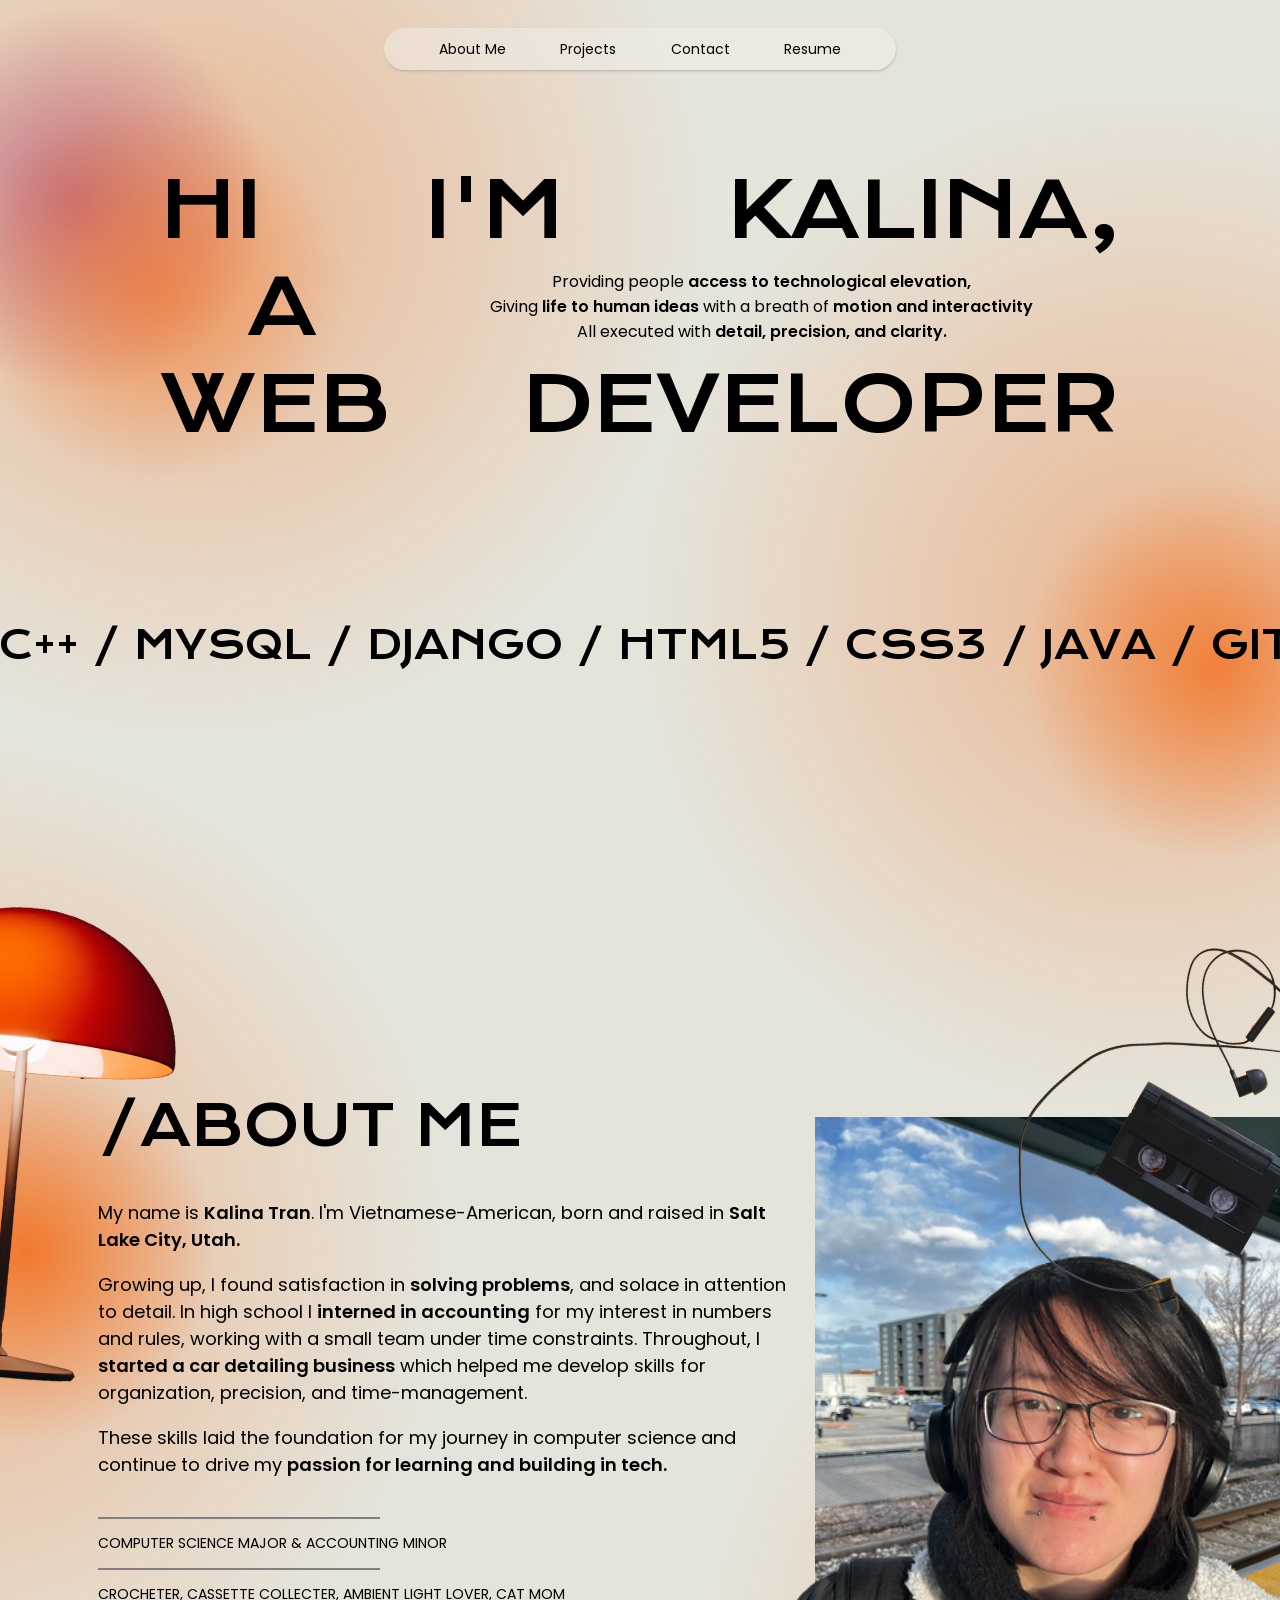
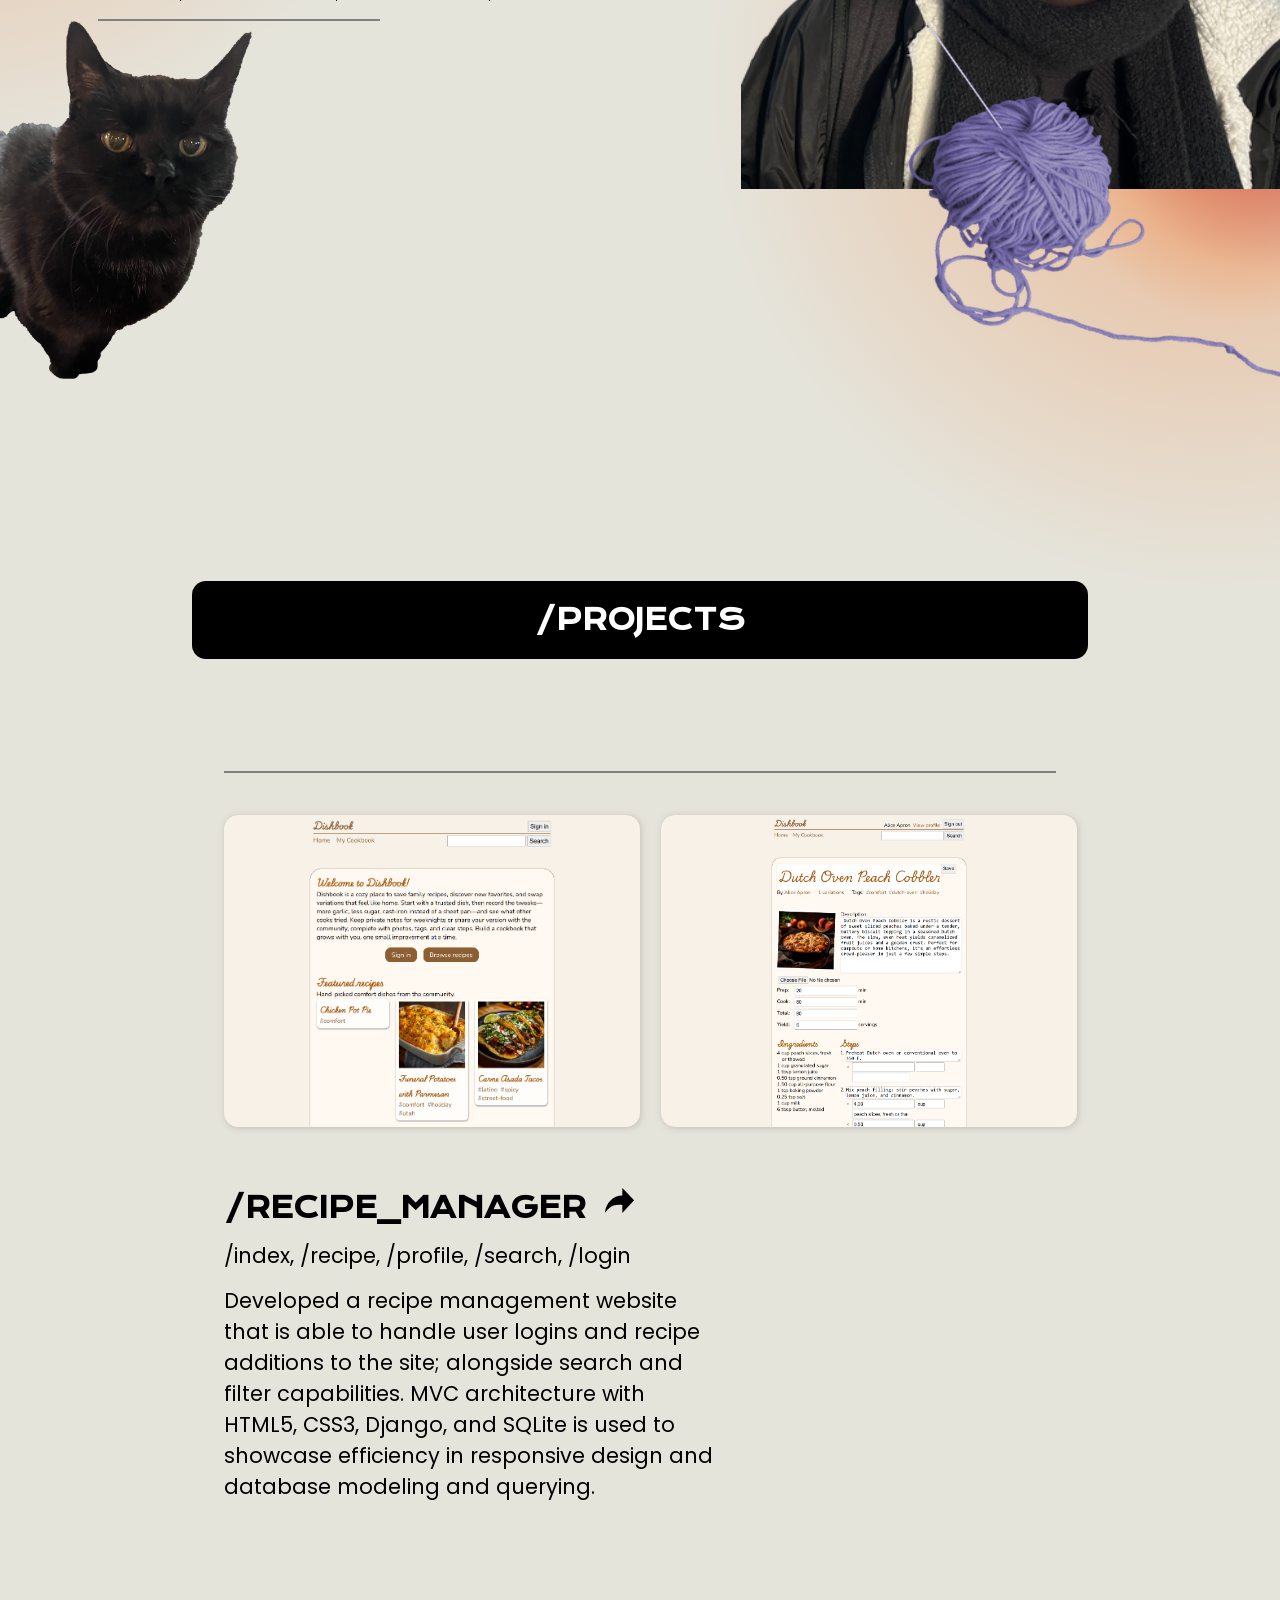
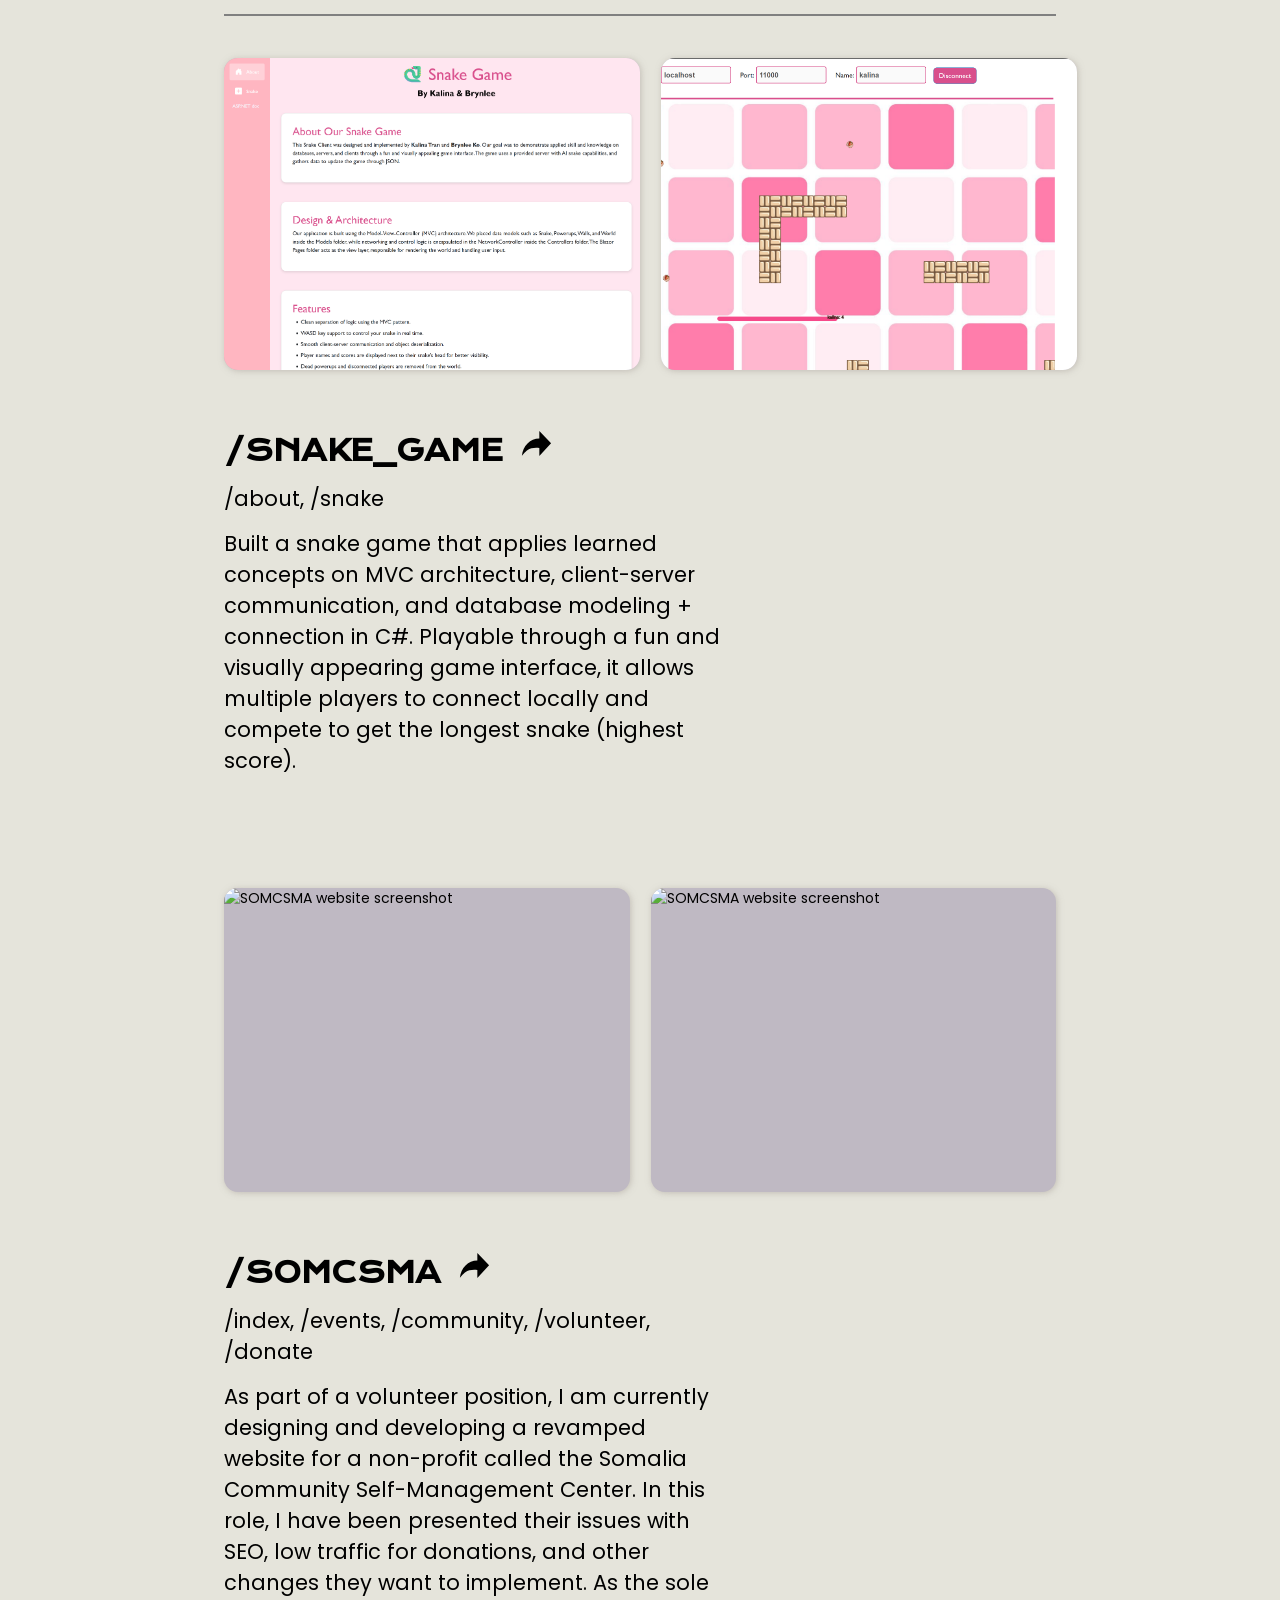
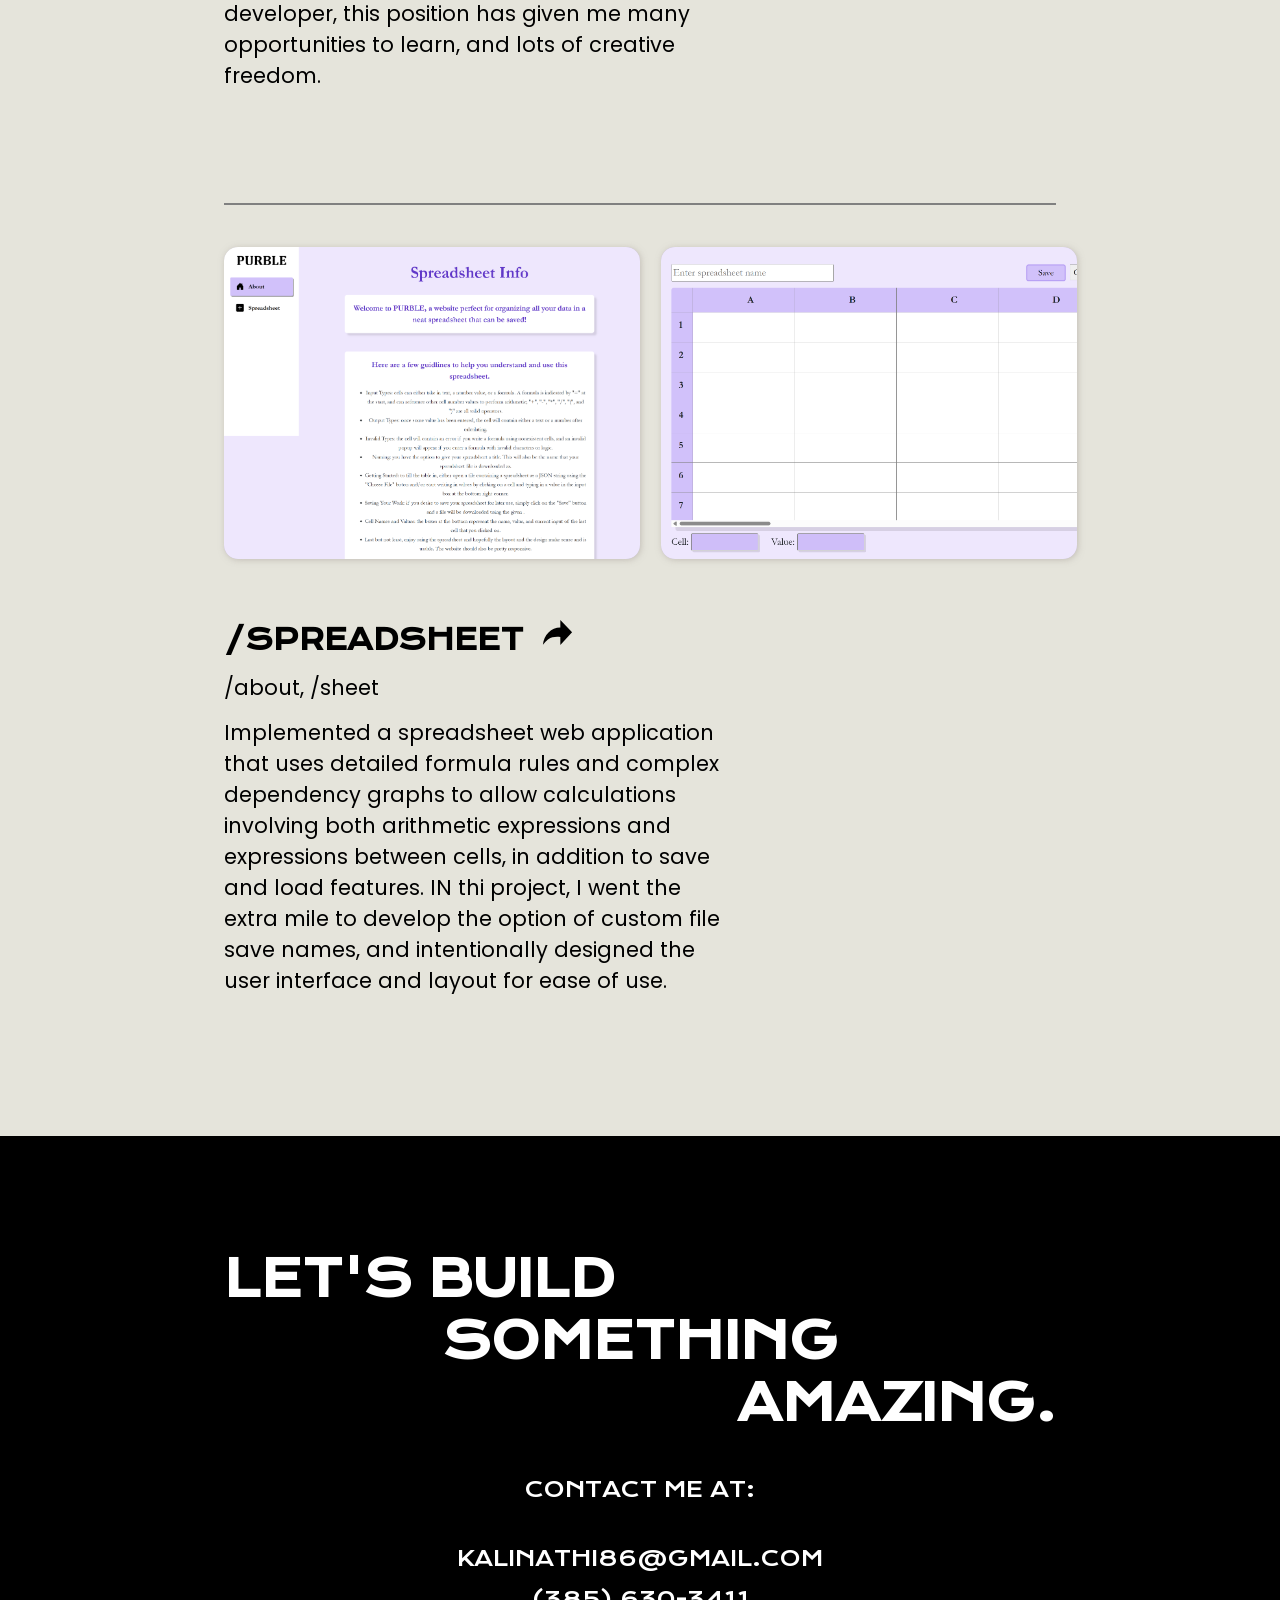
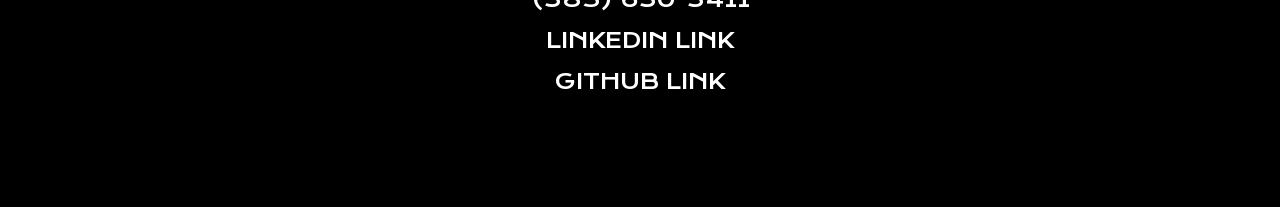
==== commit 7308bd4d: "update project links and images" ====
--- a/index.html
+++ b/index.html
@@ -18,7 +18,7 @@
             <li><a href="#lamp">About Me</a></li>
             <li><a href="#projects-section">Projects</a></li>
             <li><a href="#contact-section">Contact</a></li>
-            <li><a href="./static/images/Kalina_Resume.pdf" target="_blank">Resume</a></li>
+            <li><a href="./static/images/Kalina Tran Software Engineer.pdf" target="_blank">Resume</a></li>
         </ul>
     </nav>
 </header>
@@ -52,7 +52,7 @@
                 </div>
             </div>
 
-            <a href="#lamp">
+            <a href="#about-me">
                 <svg class="scroll" xmlns="http://www.w3.org/2000/svg" viewBox="0 0 24 24" fill="currentColor"
                     class="size-6">
                     <path fill-rule="evenodd"
@@ -84,7 +84,7 @@
         <img class="cassette" src="./static/images/cassette.png" alt="cassette player with earbuds">
 
         <div class="about-me-desc">
-            <h2>/ABOUT ME</h2>
+            <h2 id="about-me">/ABOUT ME</h2>
             <div class="bio">
                 <p>My name is <em>Kalina Tran</em>. I'm Vietnamese-American, born and raised in <em>Salt Lake City,
                         Utah.</em></p>
@@ -120,7 +120,7 @@
                 <img src="./static/images/Recipe_index.png" alt="recipe website screenshot">
                 <img src="./static/images/Recipe_recipe.png" alt="recipe website screenshot">
             </div>
-            <h3><a href="recipe.html">/RECIPE_MANAGER <svg viewBox="0 0 48 48" fill="none" xmlns="http://www.w3.org/2000/svg"><g id="SVGRepo_bgCarrier" stroke-width="0"></g><g id="SVGRepo_tracerCarrier" stroke-linecap="round" stroke-linejoin="round"></g><g id="SVGRepo_iconCarrier"> <rect width="48" height="48" fill="white" fill-opacity="0.01"></rect> <path fill-rule="evenodd" clip-rule="evenodd" d="M4 40.8361C8.89307 34.8632 13.2383 31.4739 17.0356 30.6682C20.8329 29.8625 24.4483 29.7408 27.8818 30.303V41L44 23.5453L27.8818 7V17.167C21.5333 17.2172 16.1362 19.4948 11.6905 24C7.24474 28.5052 4.68126 34.1172 4 40.8361Z" fill="#000000" stroke="#00000000000" stroke-width="4" stroke-linejoin="round"></path> </g></svg></a></h3>
+            <h3><a href="recipe.html" target="_blank">/RECIPE_MANAGER <svg viewBox="0 0 48 48" fill="none" xmlns="http://www.w3.org/2000/svg"><g id="SVGRepo_bgCarrier" stroke-width="0"></g><g id="SVGRepo_tracerCarrier" stroke-linecap="round" stroke-linejoin="round"></g><g id="SVGRepo_iconCarrier"> <rect width="48" height="48" fill="white" fill-opacity="0.01"></rect> <path fill-rule="evenodd" clip-rule="evenodd" d="M4 40.8361C8.89307 34.8632 13.2383 31.4739 17.0356 30.6682C20.8329 29.8625 24.4483 29.7408 27.8818 30.303V41L44 23.5453L27.8818 7V17.167C21.5333 17.2172 16.1362 19.4948 11.6905 24C7.24474 28.5052 4.68126 34.1172 4 40.8361Z" fill="#000000" stroke="#00000000000" stroke-width="4" stroke-linejoin="round"></path> </g></svg></a></h3>
             <p>/index, /recipe, /profile, /search, /login</p>
             <div>
                 <p>Developed a recipe management website that is able to handle user logins and recipe
@@ -151,7 +151,7 @@
                 <img src="./static/images/Snake_about.png" alt="snake game screenshot">
                 <img src="./static/images/Snake_client.png" alt="snake game screenshot">
             </div>
-            <h3><a href="snake.html">/SNAKE_GAME <svg viewBox="0 0 48 48" fill="none" xmlns="http://www.w3.org/2000/svg"><g id="SVGRepo_bgCarrier" stroke-width="0"></g><g id="SVGRepo_tracerCarrier" stroke-linecap="round" stroke-linejoin="round"></g><g id="SVGRepo_iconCarrier"> <rect width="48" height="48" fill="white" fill-opacity="0.01"></rect> <path fill-rule="evenodd" clip-rule="evenodd" d="M4 40.8361C8.89307 34.8632 13.2383 31.4739 17.0356 30.6682C20.8329 29.8625 24.4483 29.7408 27.8818 30.303V41L44 23.5453L27.8818 7V17.167C21.5333 17.2172 16.1362 19.4948 11.6905 24C7.24474 28.5052 4.68126 34.1172 4 40.8361Z" fill="#000000" stroke="#00000000000" stroke-width="4" stroke-linejoin="round"></path> </g></svg></a></h3>
+            <h3><a href="snake.html" target="_blank">/SNAKE_GAME <svg viewBox="0 0 48 48" fill="none" xmlns="http://www.w3.org/2000/svg"><g id="SVGRepo_bgCarrier" stroke-width="0"></g><g id="SVGRepo_tracerCarrier" stroke-linecap="round" stroke-linejoin="round"></g><g id="SVGRepo_iconCarrier"> <rect width="48" height="48" fill="white" fill-opacity="0.01"></rect> <path fill-rule="evenodd" clip-rule="evenodd" d="M4 40.8361C8.89307 34.8632 13.2383 31.4739 17.0356 30.6682C20.8329 29.8625 24.4483 29.7408 27.8818 30.303V41L44 23.5453L27.8818 7V17.167C21.5333 17.2172 16.1362 19.4948 11.6905 24C7.24474 28.5052 4.68126 34.1172 4 40.8361Z" fill="#000000" stroke="#00000000000" stroke-width="4" stroke-linejoin="round"></path> </g></svg></a></h3>
             <p>/about, /snake</p>
             <p>Built a snake game that applies learned concepts on MVC architecture, client-server communication, and
                 database modeling + connection in C#.
@@ -162,11 +162,11 @@
         </article>
         <article id="somcsma">
             <div>
-                <img src="./static/images/SOMCSMA_index.png" alt="SOMCSMA website screenshot">
-                <img src="./static/images/SOMCSMA_events.png" alt="SOMCSMA website screenshot">
+                <img src="./static/images/SOMCSMA_index (2).png" alt="SOMCSMA website screenshot">
+                <img src="./static/images/SOMCSMA_events (2).png" alt="SOMCSMA website screenshot">
             </div>
             <h3>
-                <a href="somcsma.html">
+                <a href="somcsma.html" target="_blank">
                     /SOMCSMA <svg viewBox="0 0 48 48" fill="none" xmlns="http://www.w3.org/2000/svg"><g id="SVGRepo_bgCarrier" stroke-width="0"></g><g id="SVGRepo_tracerCarrier" stroke-linecap="round" stroke-linejoin="round"></g><g id="SVGRepo_iconCarrier"> <rect width="48" height="48" fill="white" fill-opacity="0.01"></rect> <path fill-rule="evenodd" clip-rule="evenodd" d="M4 40.8361C8.89307 34.8632 13.2383 31.4739 17.0356 30.6682C20.8329 29.8625 24.4483 29.7408 27.8818 30.303V41L44 23.5453L27.8818 7V17.167C21.5333 17.2172 16.1362 19.4948 11.6905 24C7.24474 28.5052 4.68126 34.1172 4 40.8361Z" fill="#000000" stroke="#00000000000" stroke-width="4" stroke-linejoin="round"></path> </g></svg>
                 </a>
             </h3>
@@ -187,7 +187,7 @@
                 <img src="./static/images/Spreadsheet_sheet.png" alt="spreadsheet website screenshot">
             </div>
             <h3>
-                <a href="spreadsheet.html">
+                <a href="spreadsheet.html" target="_blank">
                     /SPREADSHEET <svg viewBox="0 0 48 48" fill="none" xmlns="http://www.w3.org/2000/svg"><g id="SVGRepo_bgCarrier" stroke-width="0"></g><g id="SVGRepo_tracerCarrier" stroke-linecap="round" stroke-linejoin="round"></g><g id="SVGRepo_iconCarrier"> <rect width="48" height="48" fill="white" fill-opacity="0.01"></rect> <path fill-rule="evenodd" clip-rule="evenodd" d="M4 40.8361C8.89307 34.8632 13.2383 31.4739 17.0356 30.6682C20.8329 29.8625 24.4483 29.7408 27.8818 30.303V41L44 23.5453L27.8818 7V17.167C21.5333 17.2172 16.1362 19.4948 11.6905 24C7.24474 28.5052 4.68126 34.1172 4 40.8361Z" fill="#000000" stroke="#00000000000" stroke-width="4" stroke-linejoin="round"></path> </g></svg>
                 </a>
             </h3>
--- a/static/styles.css
+++ b/static/styles.css
@@ -1117,7 +1117,7 @@
 }
 
 .featured-images img:hover {
-    box-shadow: 2px 2px 28px rgba(242, 113, 33, 0.5);
+    box-shadow: 2px 2px 28px #8a23878e;
 }
 
 .problem-statement,
@@ -1139,7 +1139,7 @@
 .problem-statement {
     background: linear-gradient(to right, #f5f3ed 75%, #f5f3ed00 95%);
     width: min(950px,90vw);
-    margin: 6rem auto;
+    margin: 3rem auto;
     border-top-left-radius: 10%;
     border-bottom-left-radius: 10%;
     border-left: 10px solid #f27121;
@@ -1221,7 +1221,7 @@
     background: #f5f3ed;
     width: min(950px,90vw);
     height: 24rem;
-    margin: 10rem auto;
+    margin: 6rem auto;
     border-radius: 16px;
     border-top-right-radius: 0px;
     padding: 3rem 6rem;
@@ -1350,6 +1350,29 @@
     color: #333;
 }
 
+.link-buttons {
+    margin: 0rem auto;
+    display: flex;
+    flex-direction: row;
+    gap: 1rem;
+}
+
+.link-buttons a {
+    text-align: center;
+    width: 10rem;
+    background: #8a2387e1;
+    color: white;
+    padding: 1rem 1rem;
+    border-radius: 0.5rem;
+    text-decoration: none;
+    box-shadow: 4px 4px 0 #bd6fbb;
+}
+
+.link-buttons a:hover {
+    text-decoration: underline;
+    transform:scale(1.05);
+}
+
 /* RECIPE PAGE: RESPONSIVE */
 
 /* @media screen and (max-width: 1000px) {
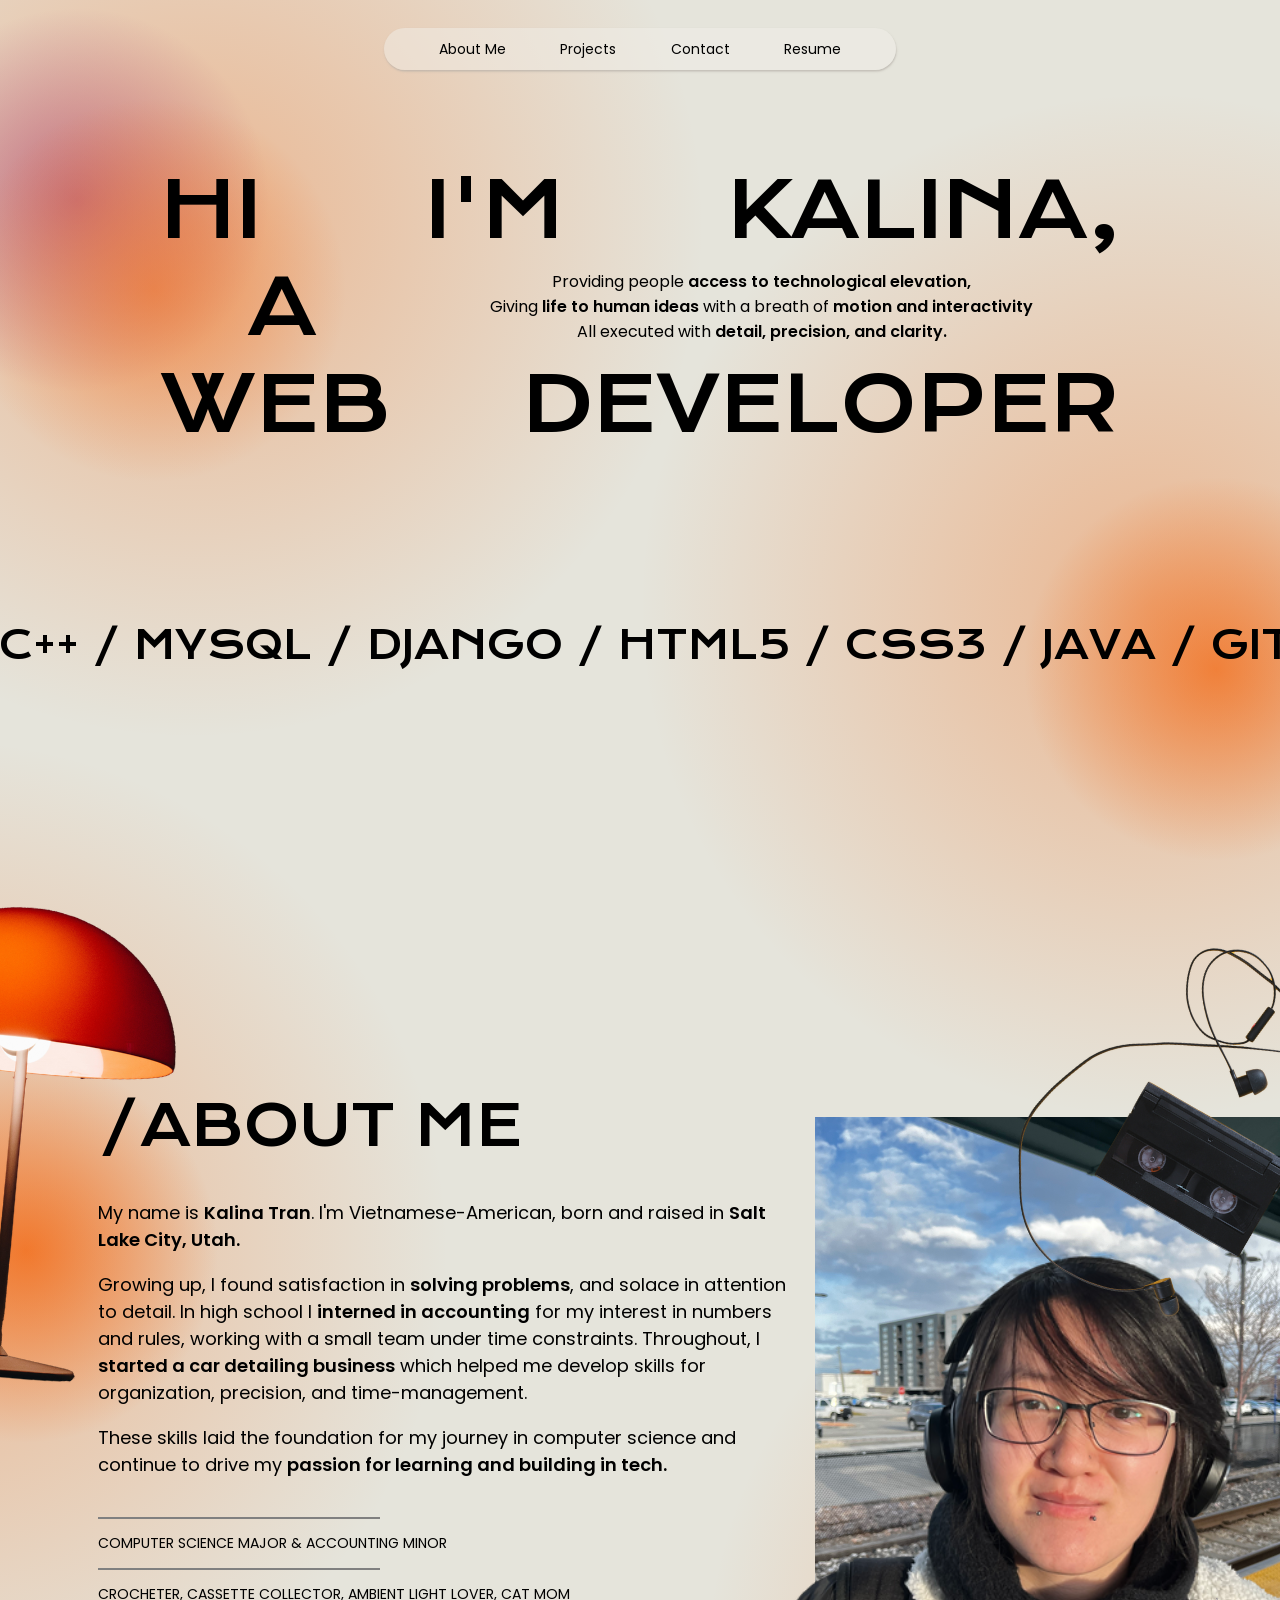
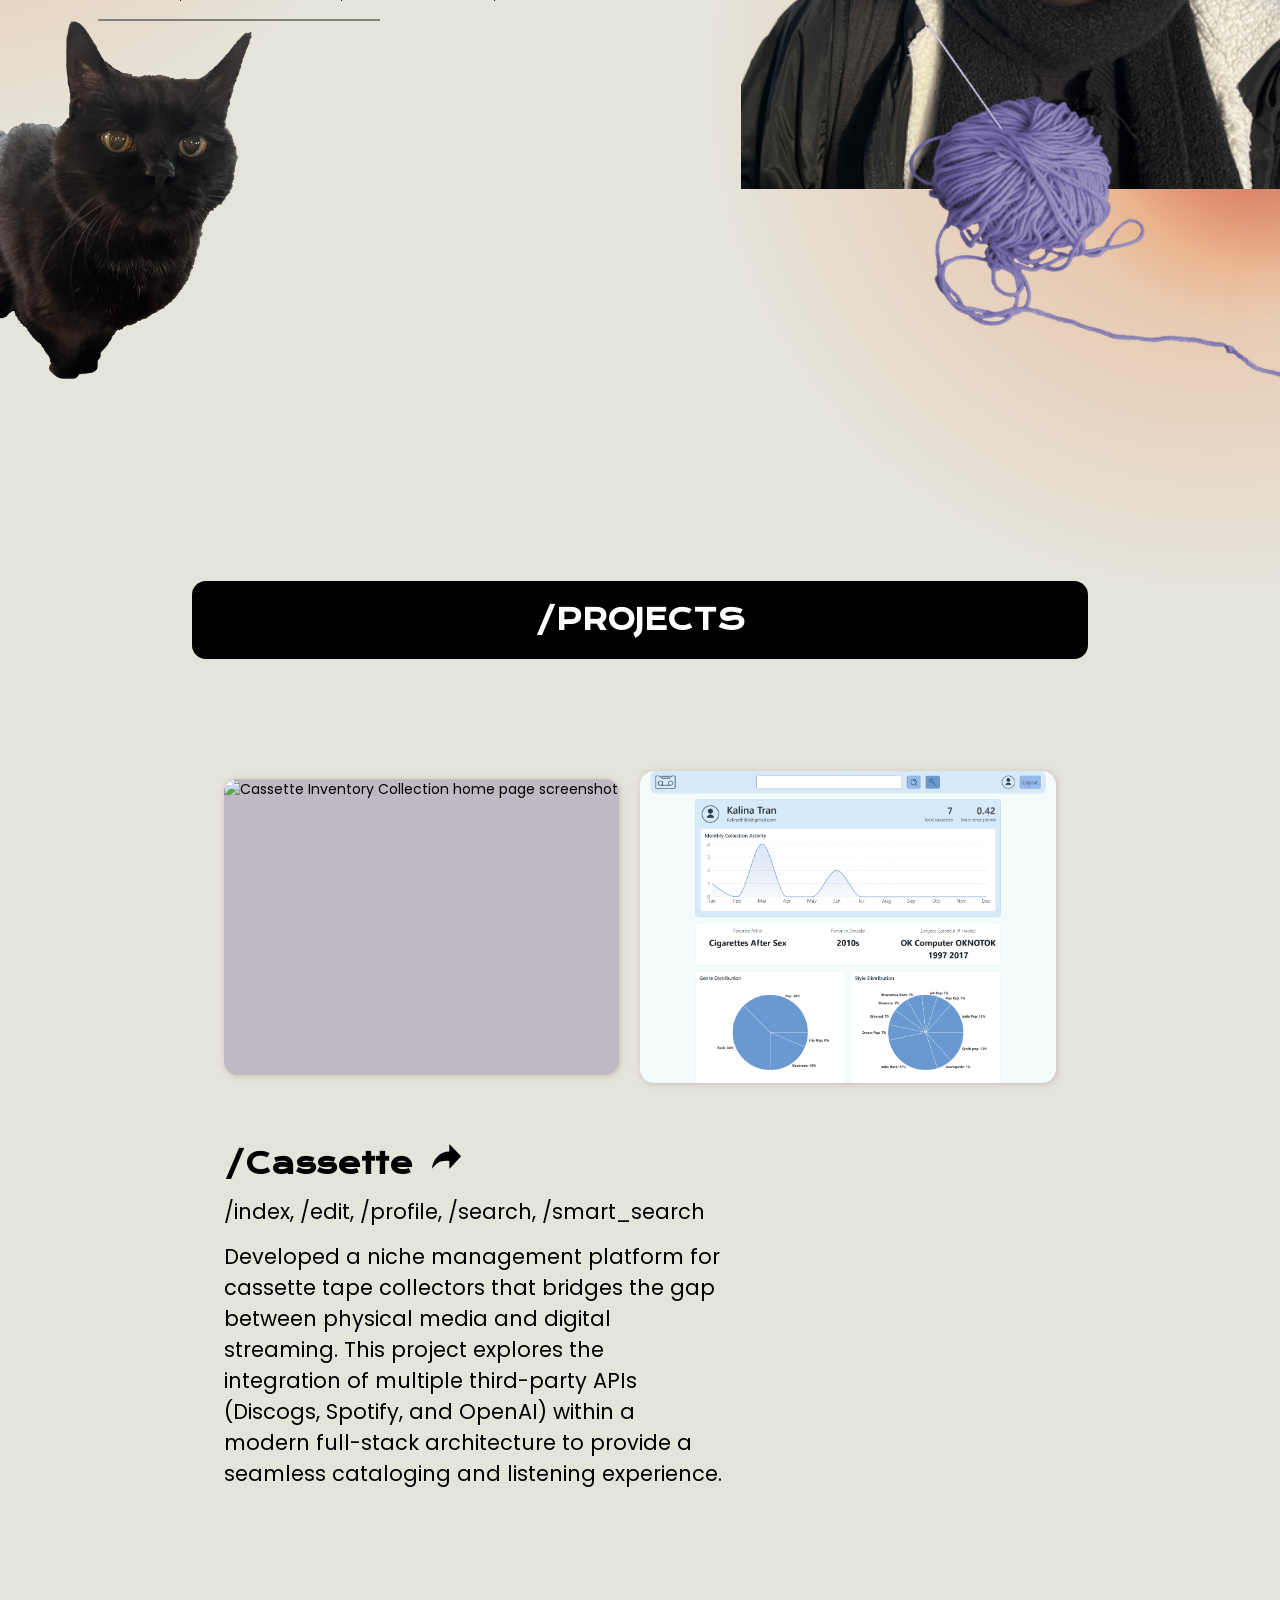
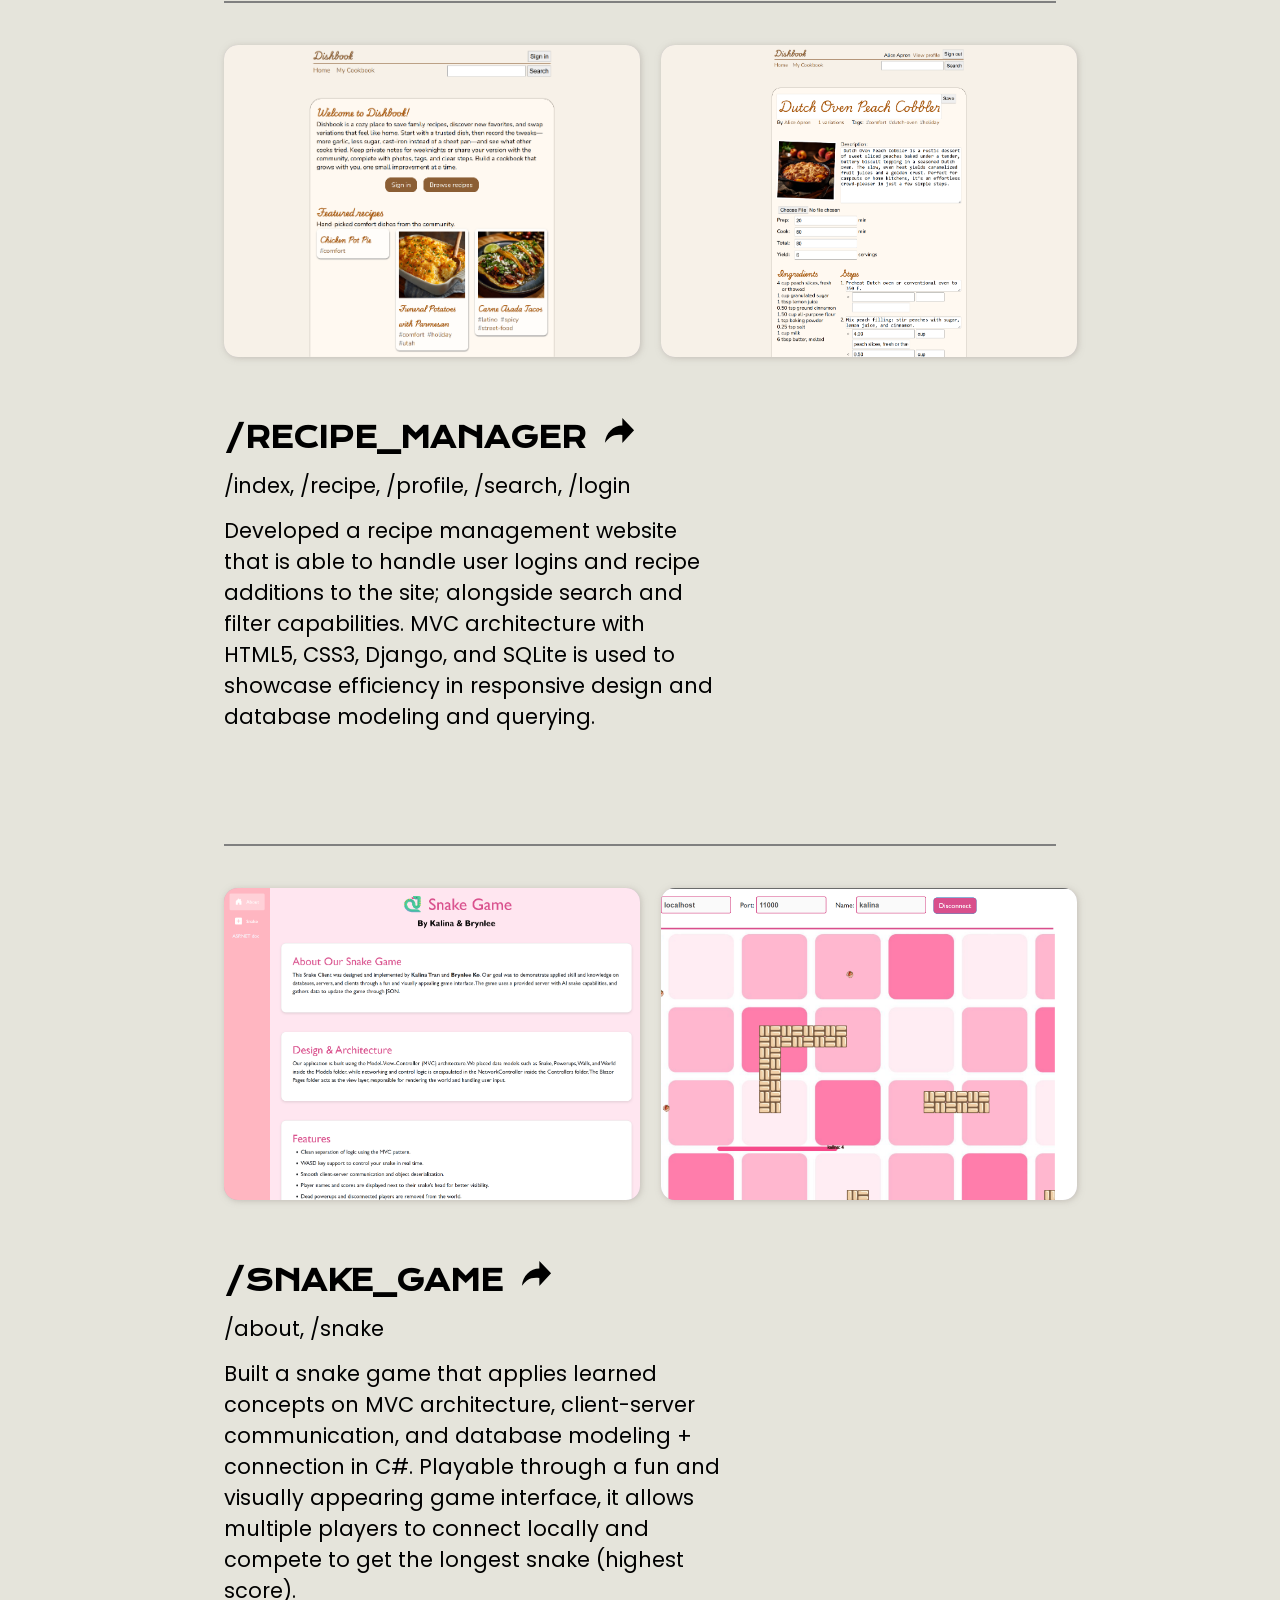
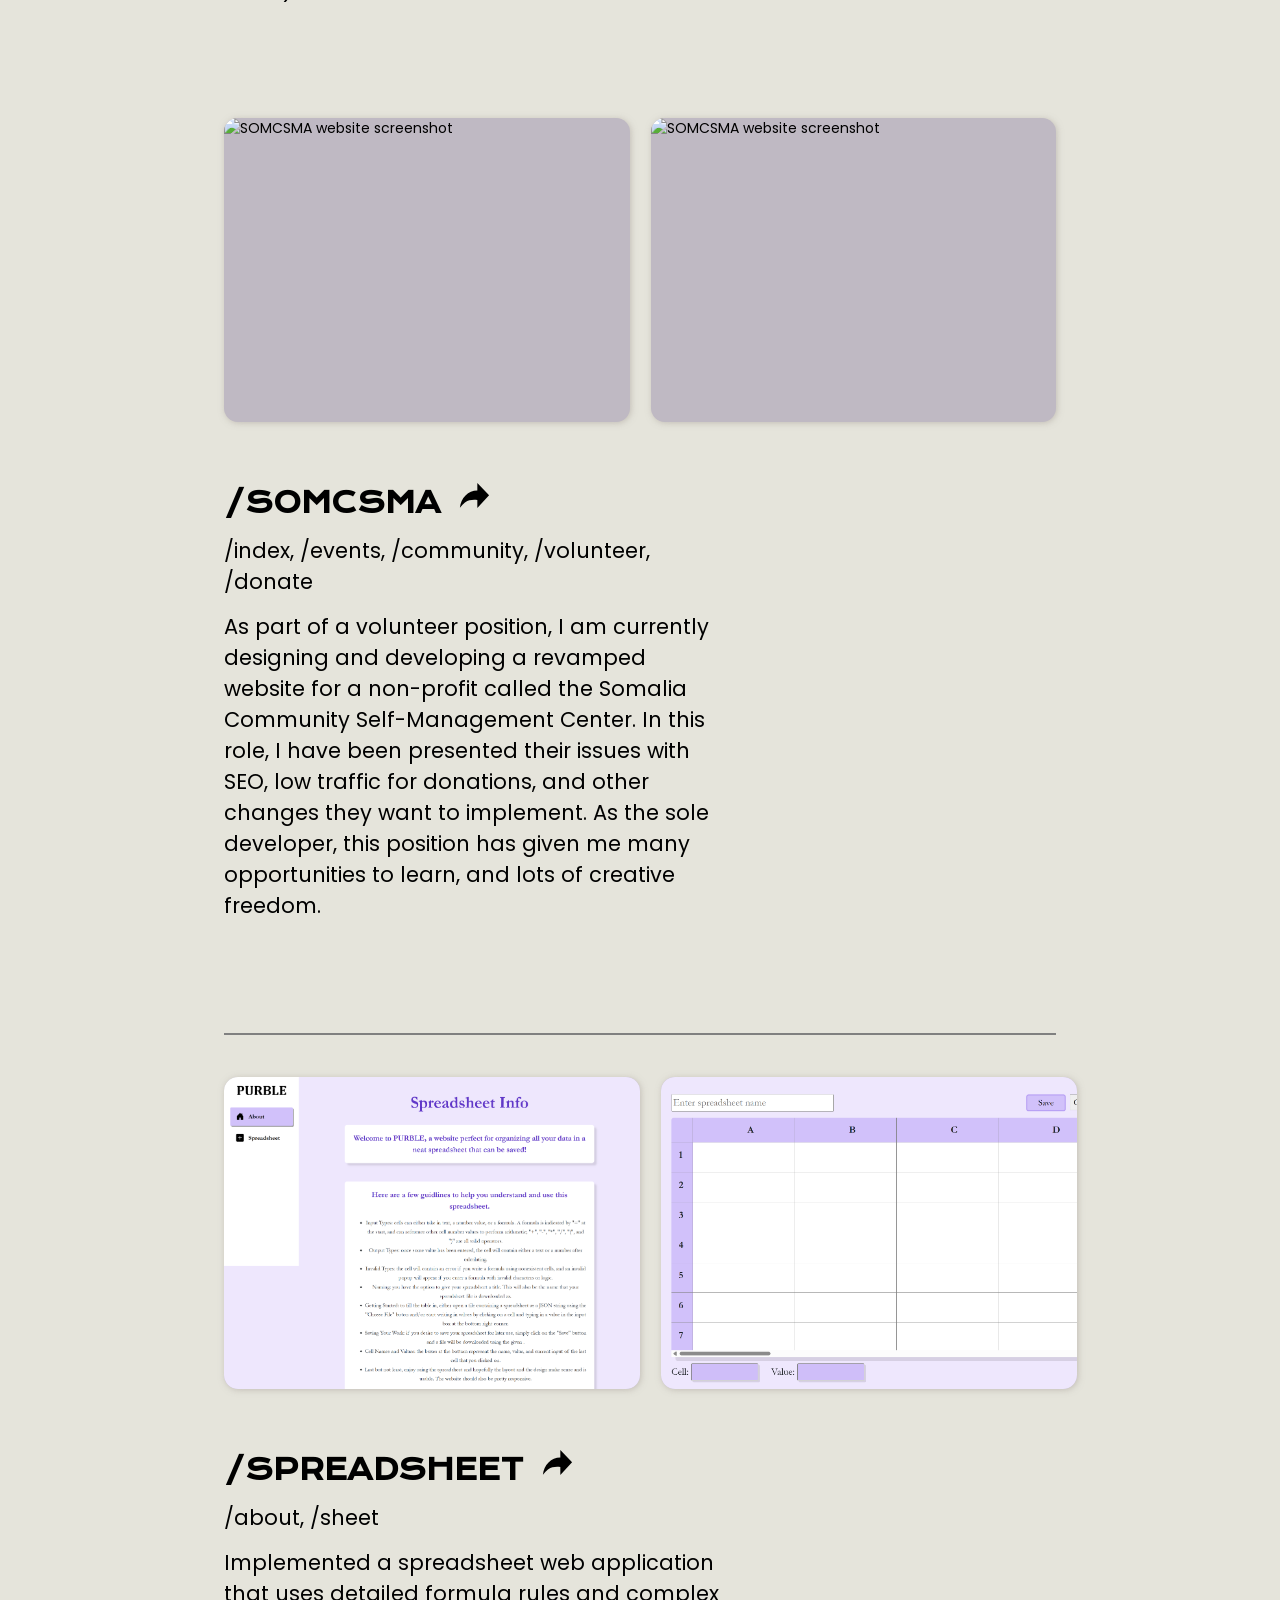
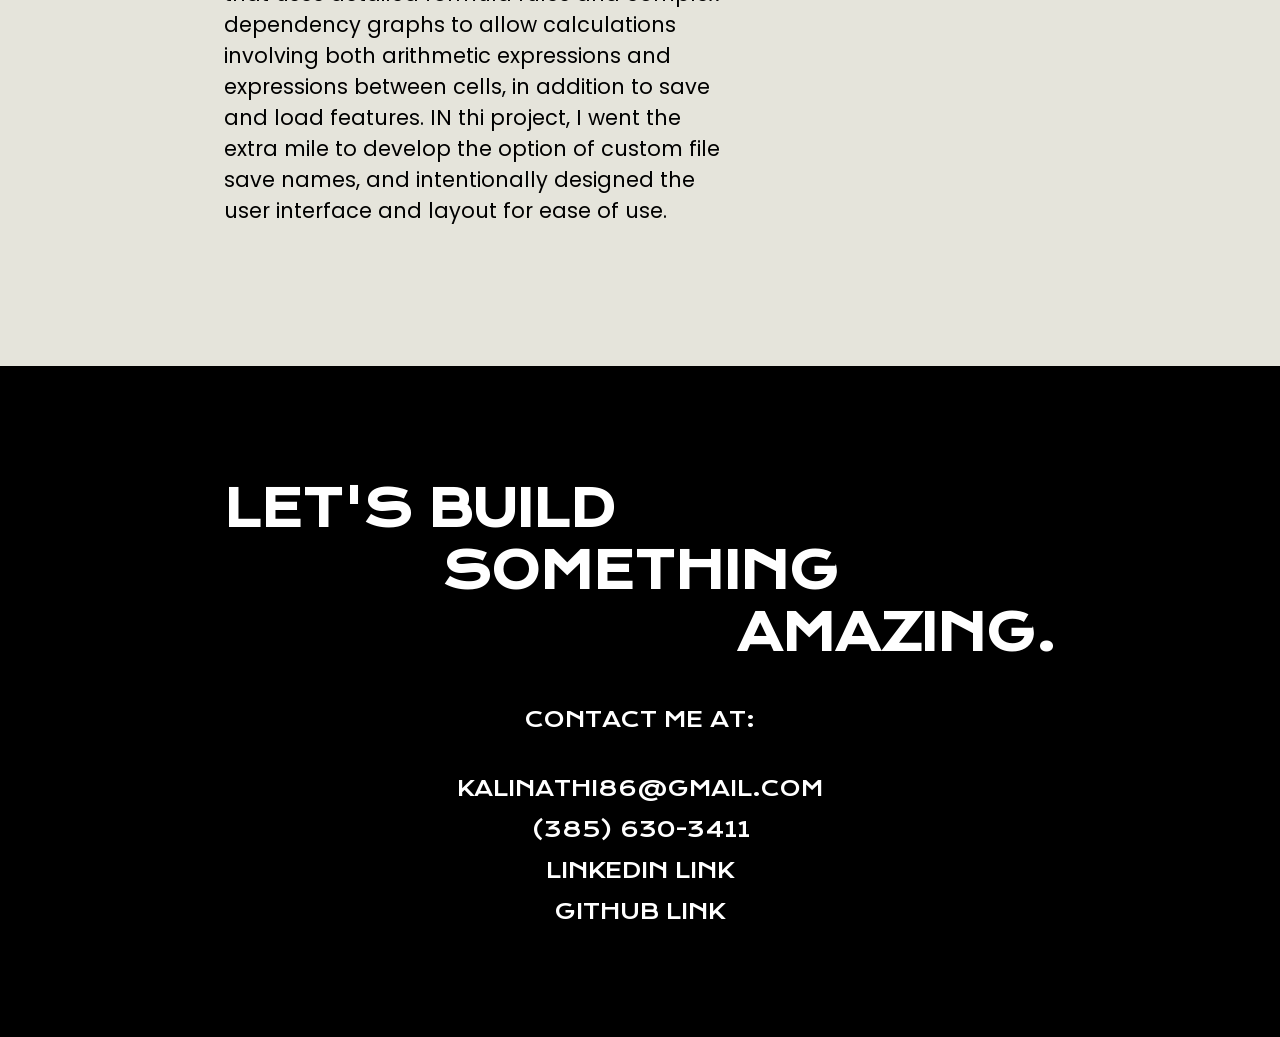
==== commit aa02daae: "update cassette project page and description" ====
--- a/index.html
+++ b/index.html
@@ -103,7 +103,7 @@
                 <hr noshade>
                 <p>COMPUTER SCIENCE MAJOR & ACCOUNTING MINOR</p>
                 <hr noshade>
-                <p>CROCHETER, CASSETTE COLLECTER, AMBIENT LIGHT LOVER, CAT MOM</p>
+                <p>CROCHETER, CASSETTE COLLECTOR, AMBIENT LIGHT LOVER, CAT MOM</p>
                 <hr noshade>
             </div>
         </div>
@@ -114,6 +114,22 @@
 
     <section id="projects-section">
         <h2>/PROJECTS</h2>
+        <article id="cassette">
+            <div>
+                <img src="./static/images/Cassette_home.png" alt="Cassette Inventory Collection home page screenshot">
+                <img src="./static/images/Cassette_profile.png" alt="Cassette Inventory Collection profile dashboard data page screenshot">
+            </div>
+            <h3>
+                <a href="cassette.html" target="_blank">
+                    /Cassette <svg viewBox="0 0 48 48" fill="none" xmlns="http://www.w3.org/2000/svg"><g id="SVGRepo_bgCarrier" stroke-width="0"></g><g id="SVGRepo_tracerCarrier" stroke-linecap="round" stroke-linejoin="round"></g><g id="SVGRepo_iconCarrier"> <rect width="48" height="48" fill="white" fill-opacity="0.01"></rect> <path fill-rule="evenodd" clip-rule="evenodd" d="M4 40.8361C8.89307 34.8632 13.2383 31.4739 17.0356 30.6682C20.8329 29.8625 24.4483 29.7408 27.8818 30.303V41L44 23.5453L27.8818 7V17.167C21.5333 17.2172 16.1362 19.4948 11.6905 24C7.24474 28.5052 4.68126 34.1172 4 40.8361Z" fill="#000000" stroke="#00000000000" stroke-width="4" stroke-linejoin="round"></path> </g></svg>
+                </a>
+            </h3>
+            <p>/index, /edit, /profile, /search, /smart_search</p>
+            <p>Developed a niche management platform for cassette tape collectors that bridges the gap between physical media and digital streaming. 
+                This project explores the integration of multiple third-party APIs (Discogs, Spotify, and OpenAI) within a modern 
+                full-stack architecture to provide a seamless cataloging and listening experience.
+            </p>
+        </article>
         <article id="recipe">
             <hr noshade>
             <div>
